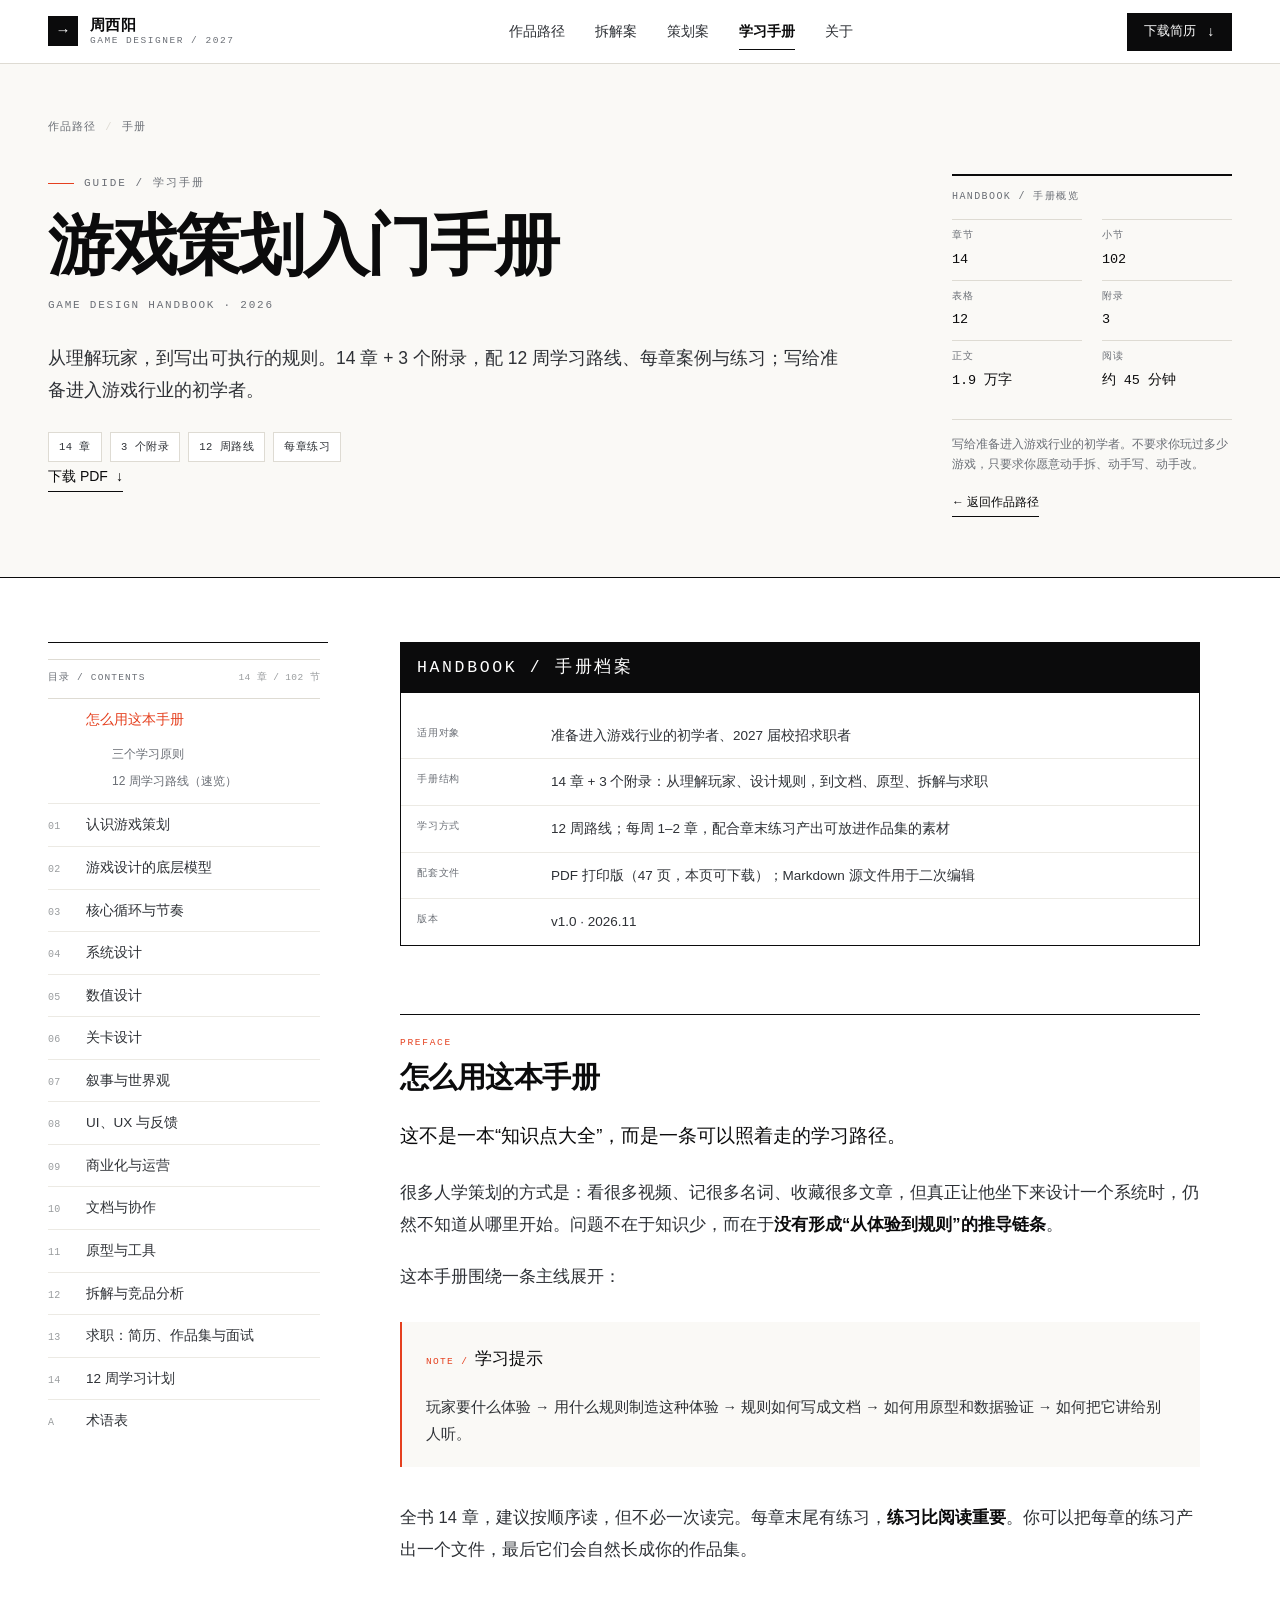
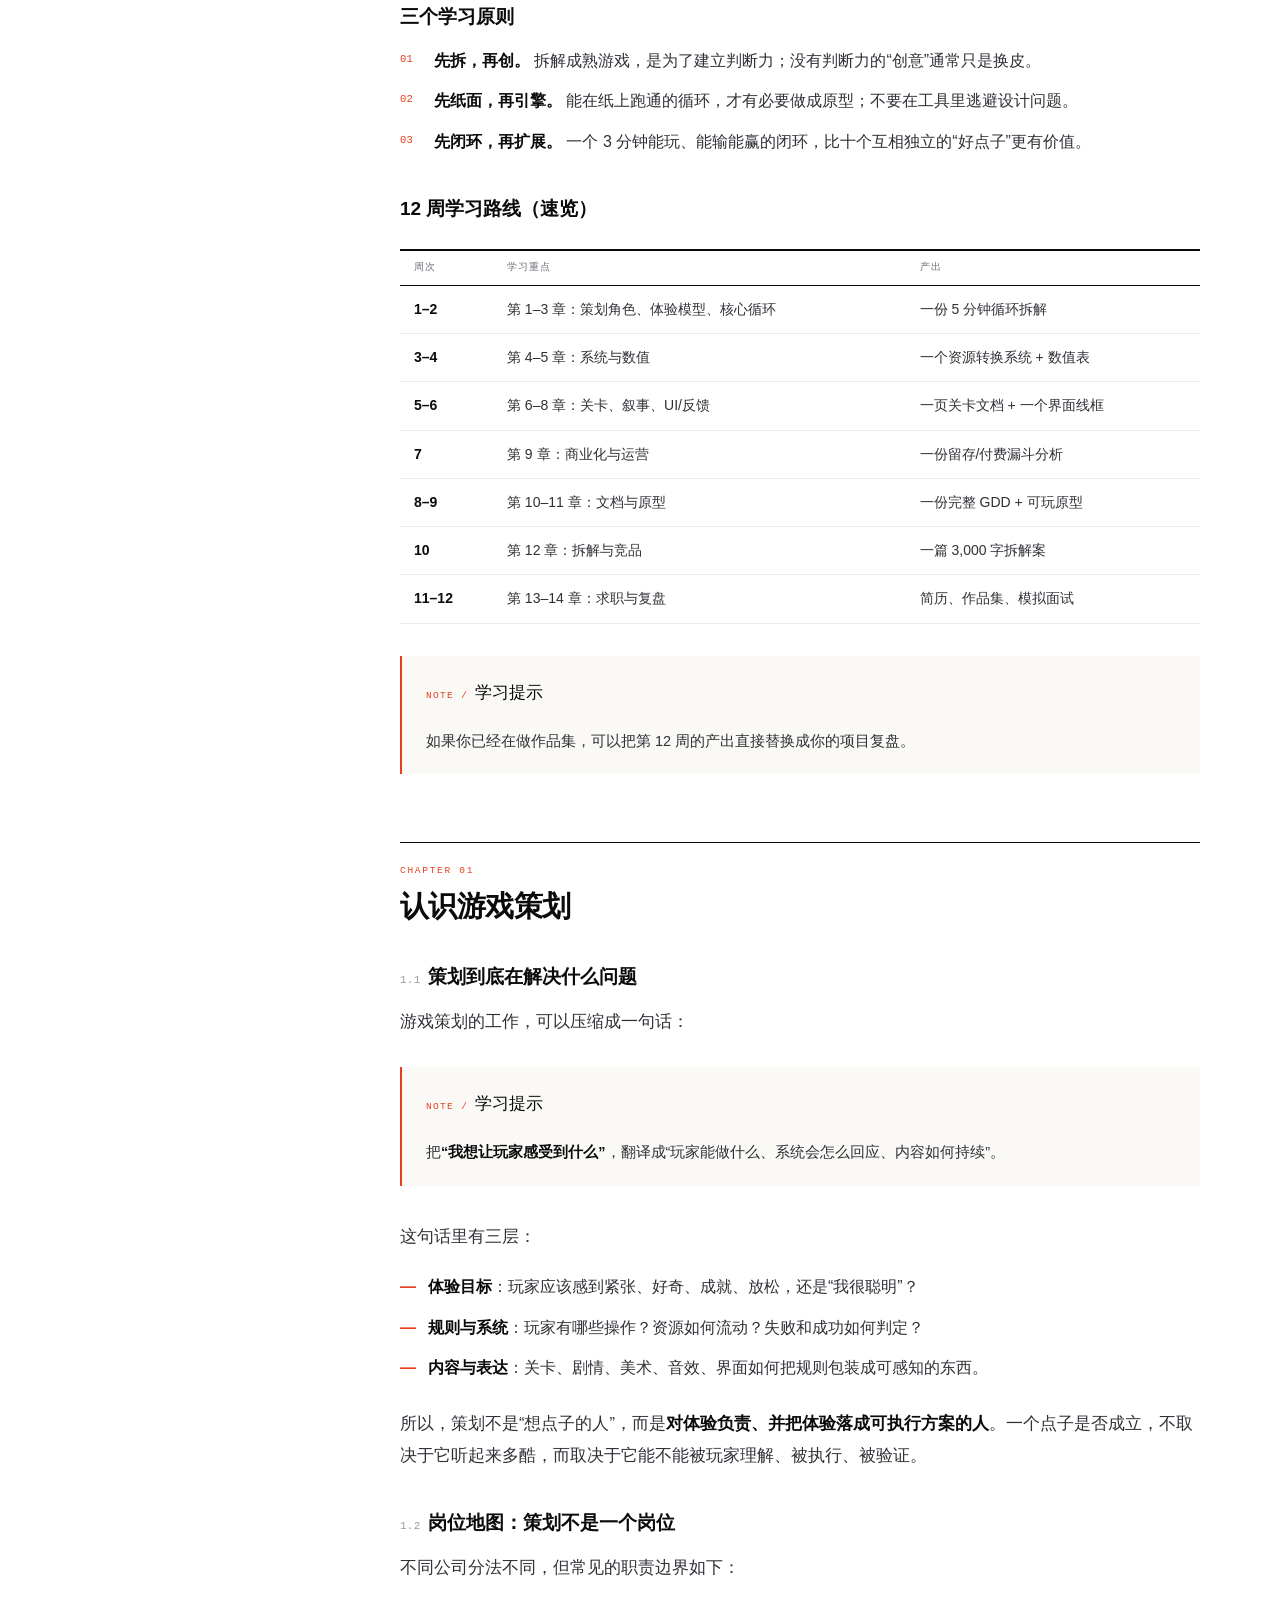
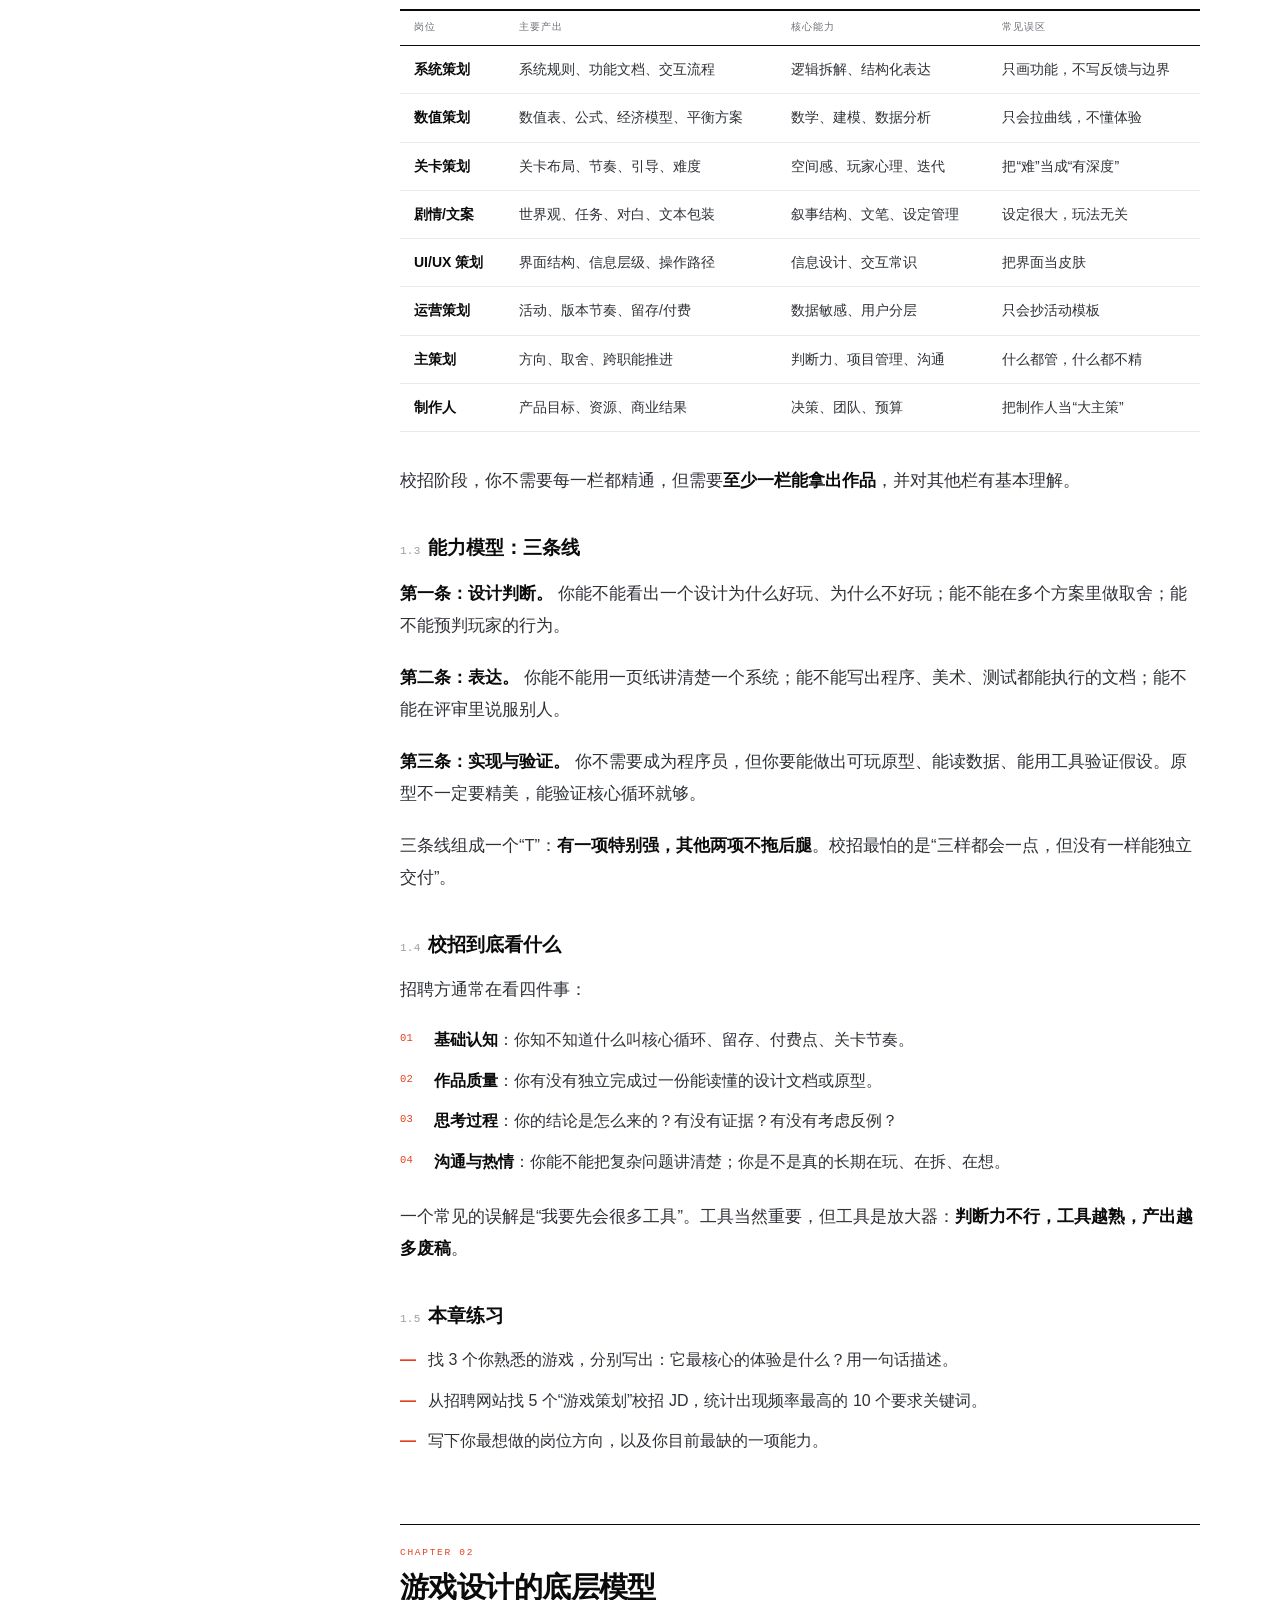
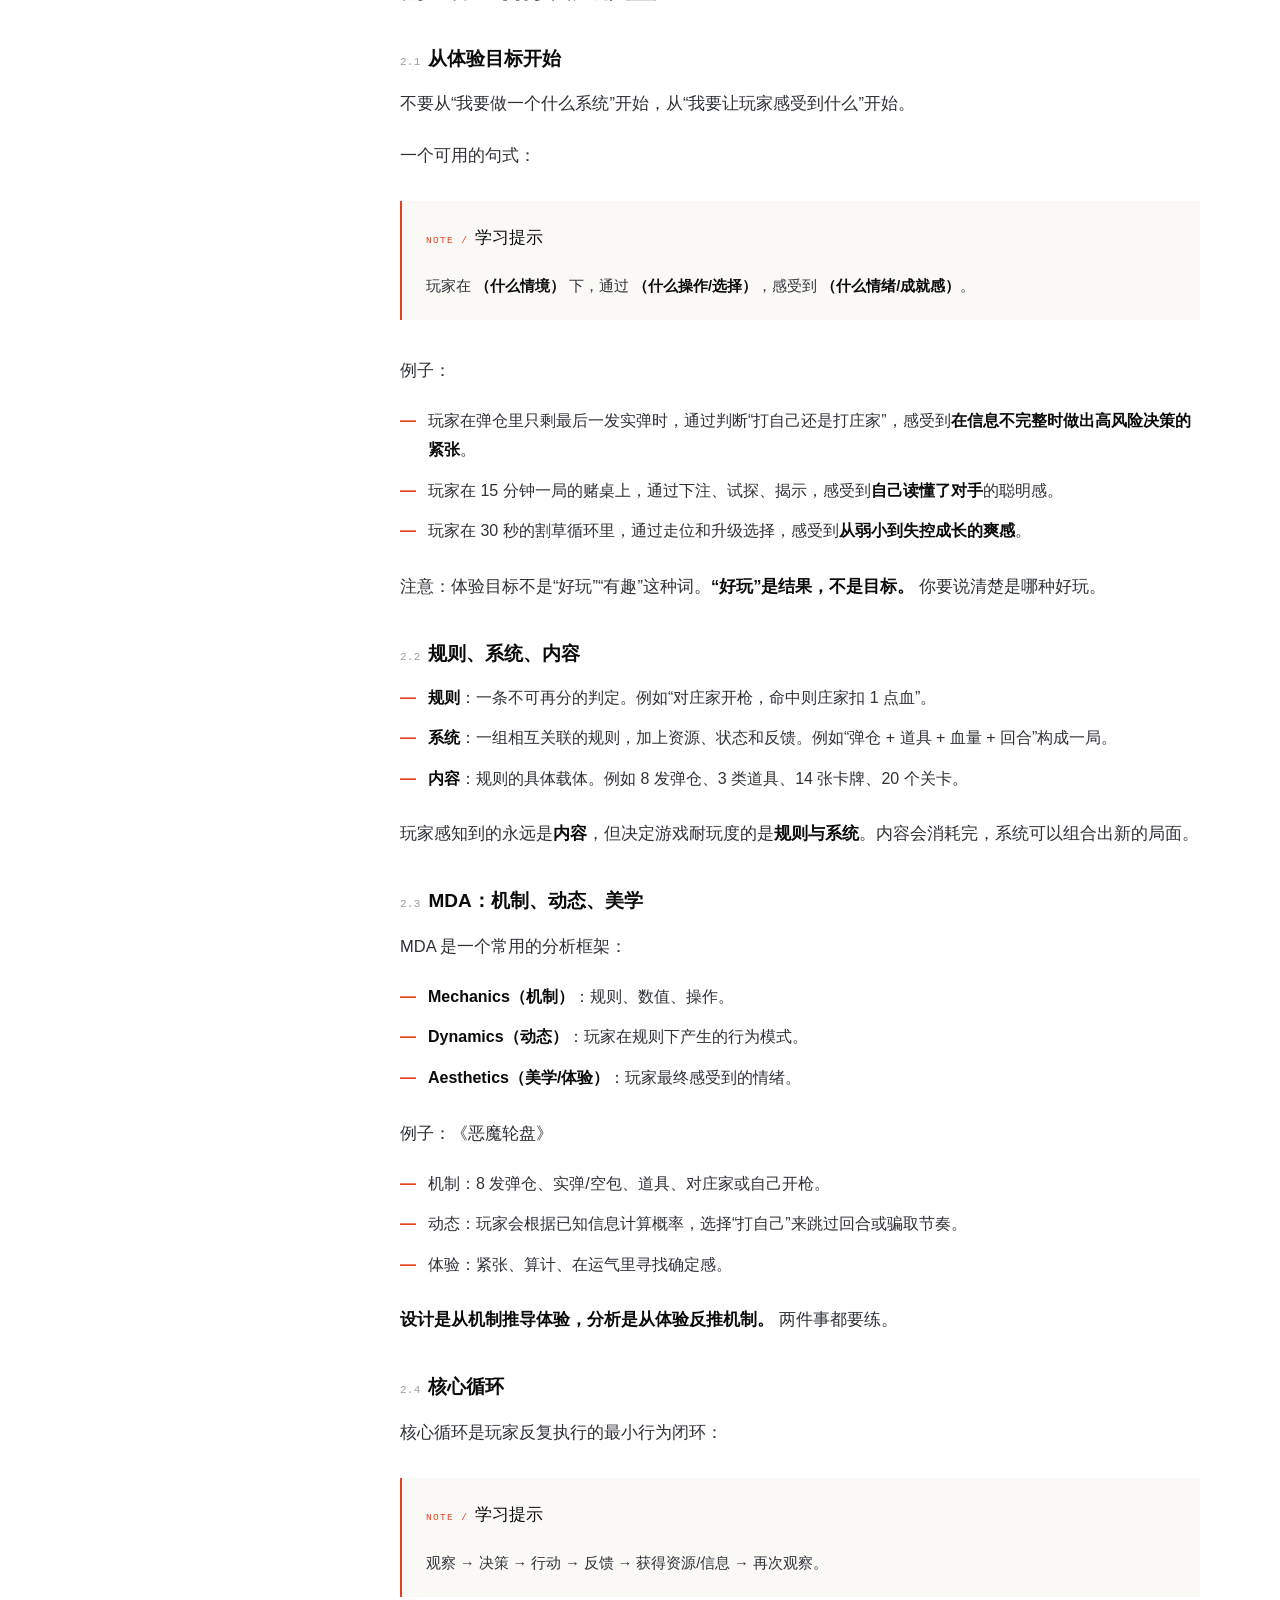
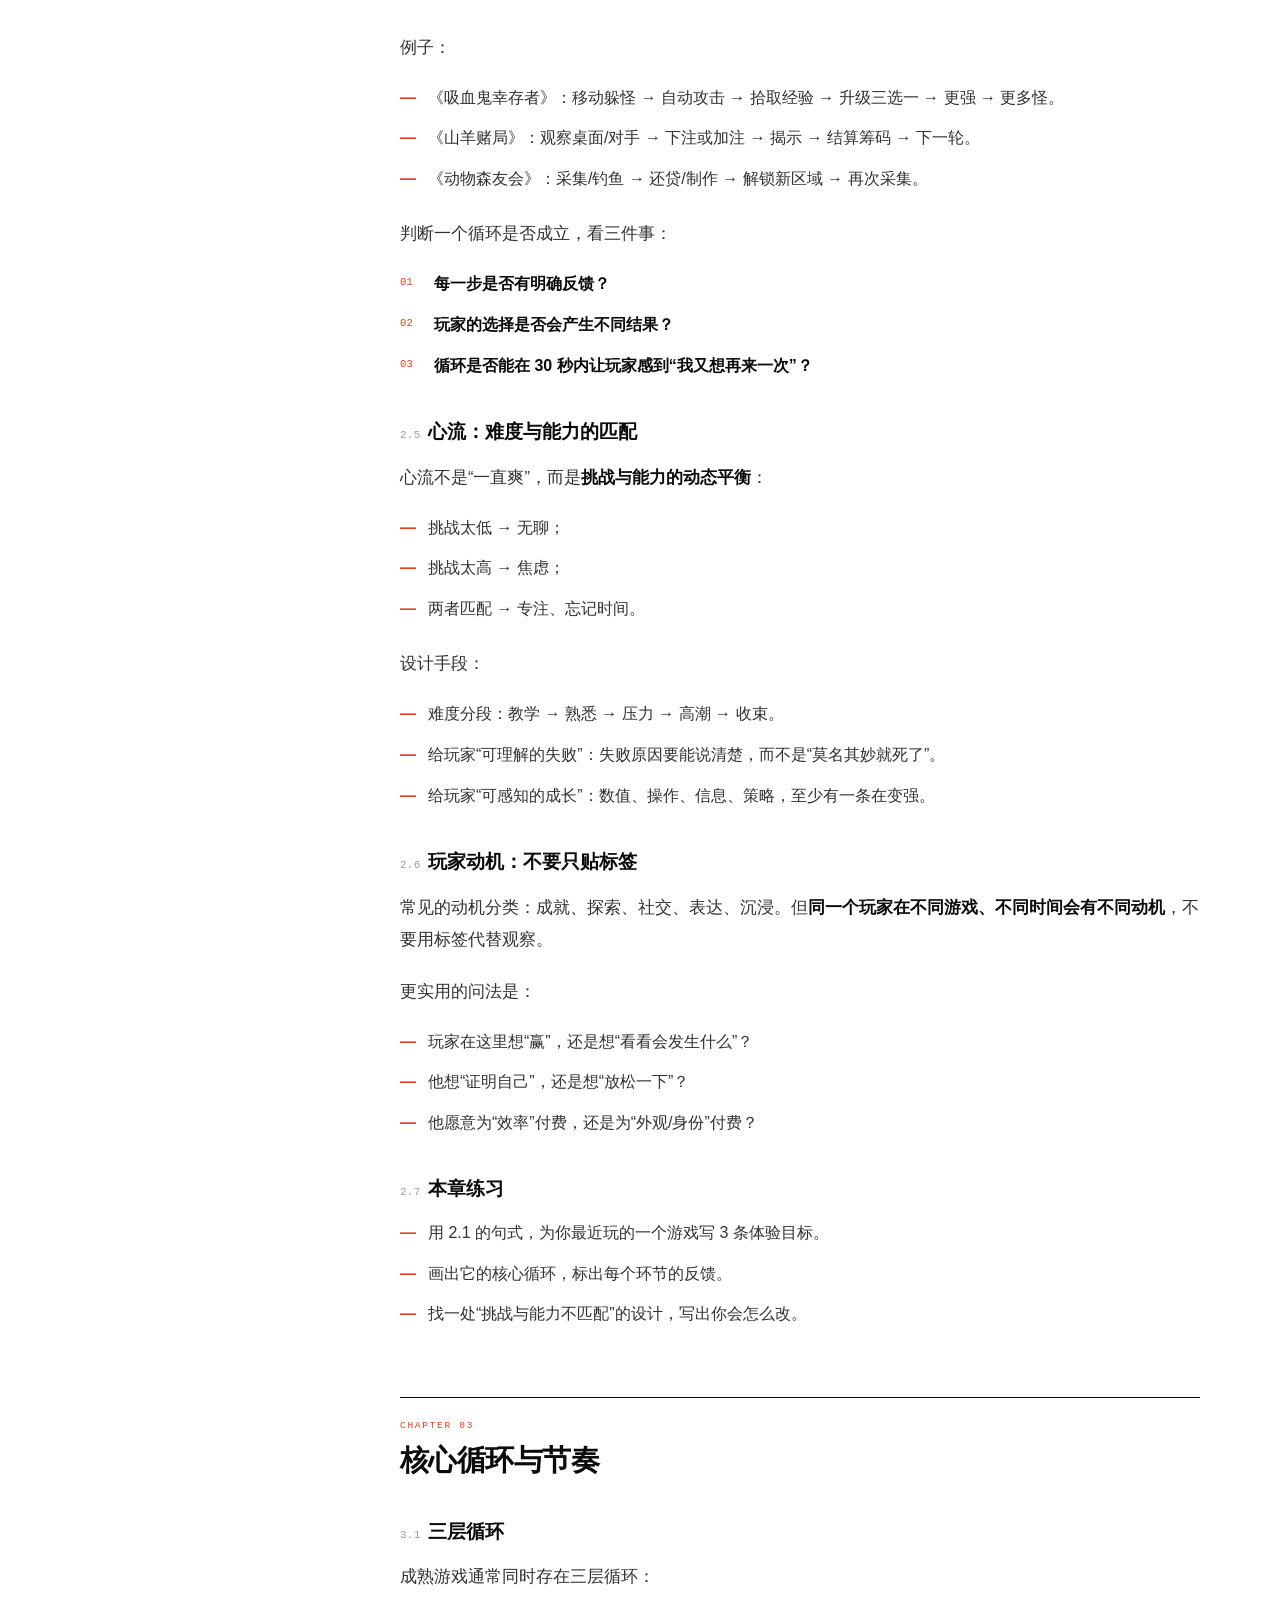
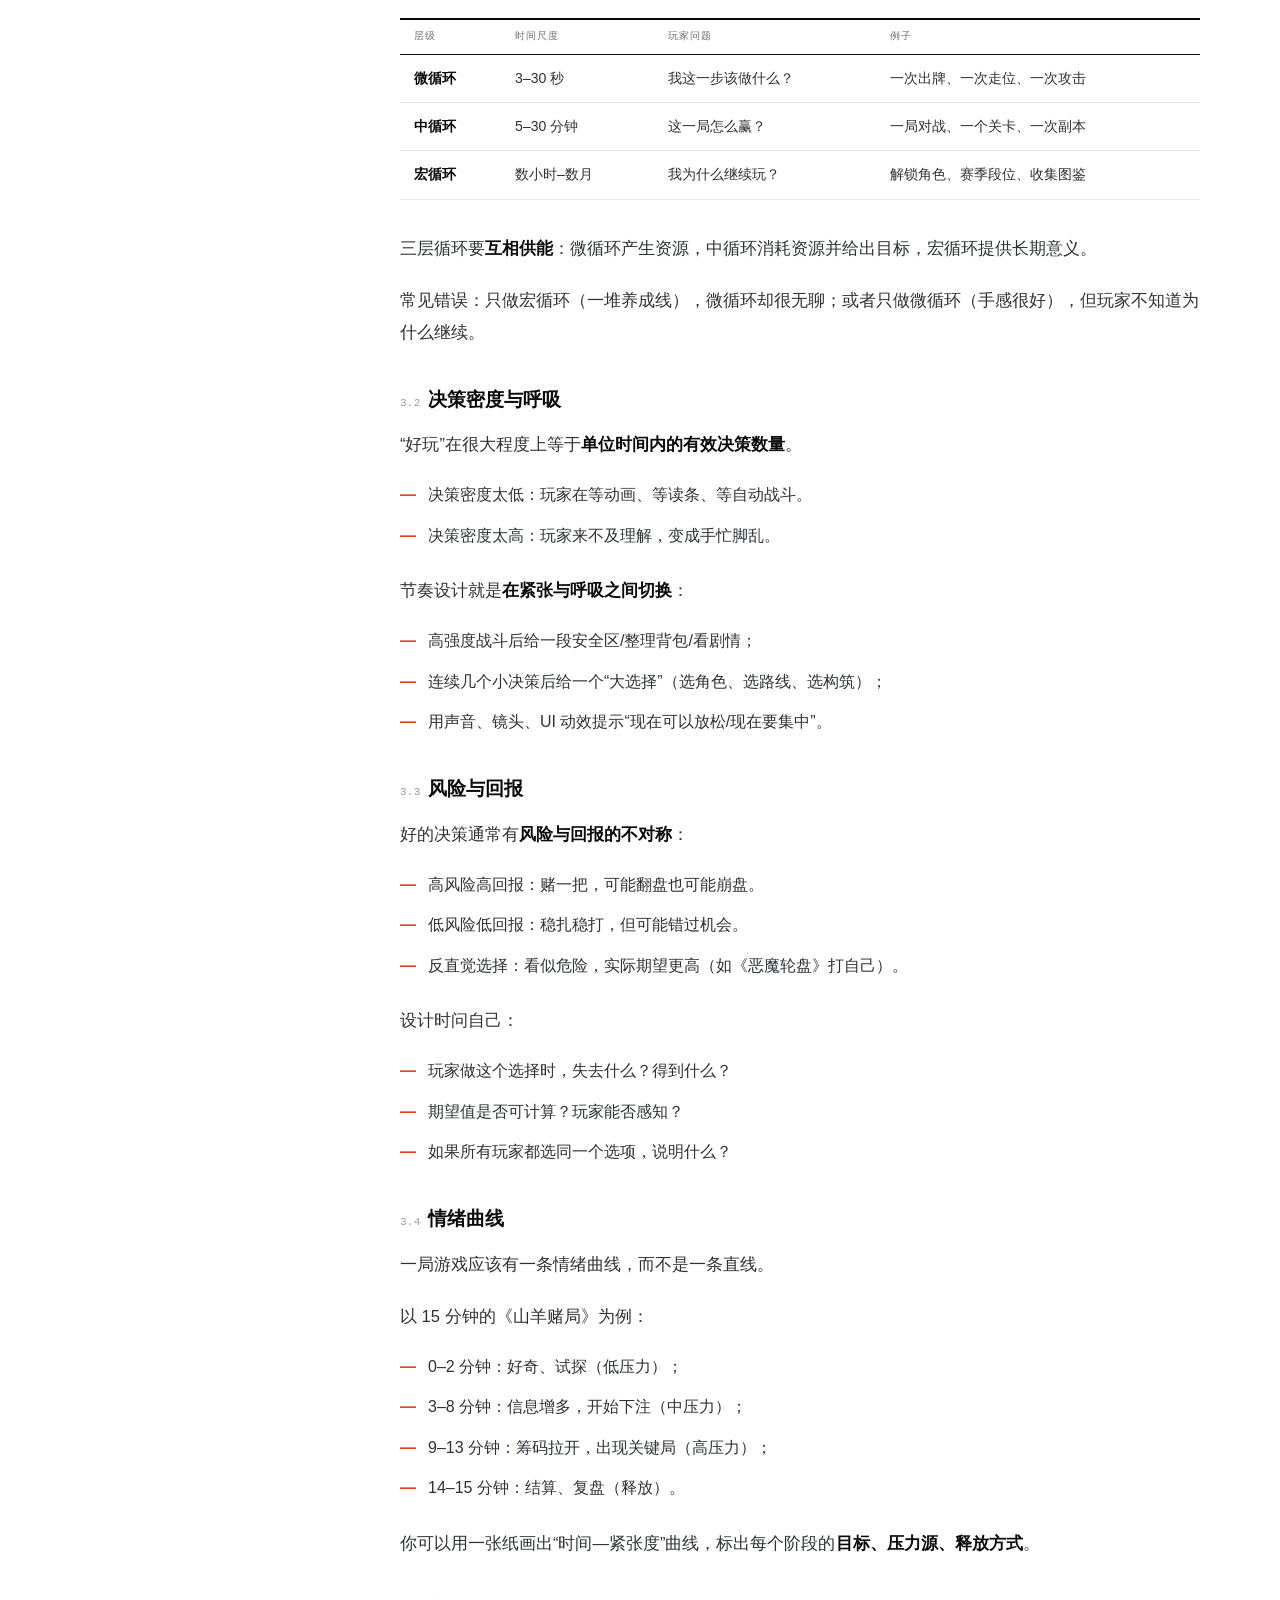
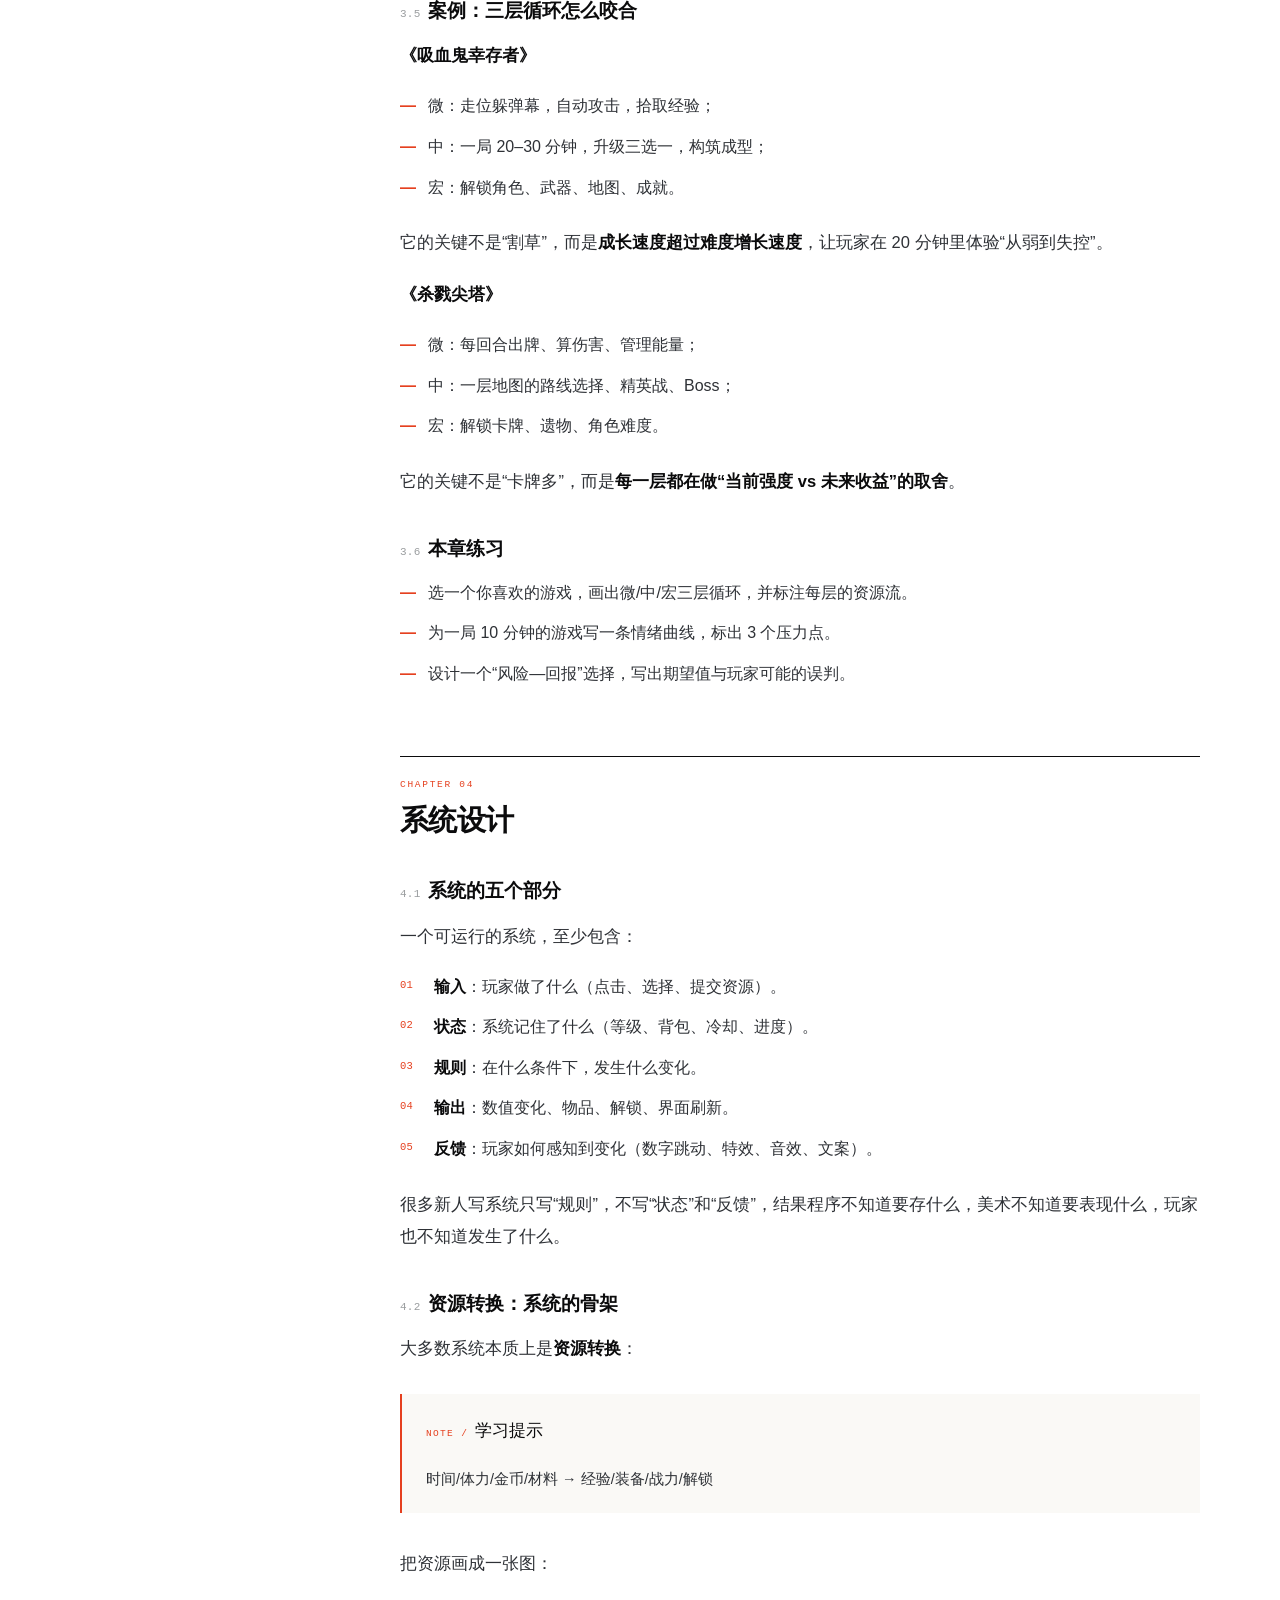
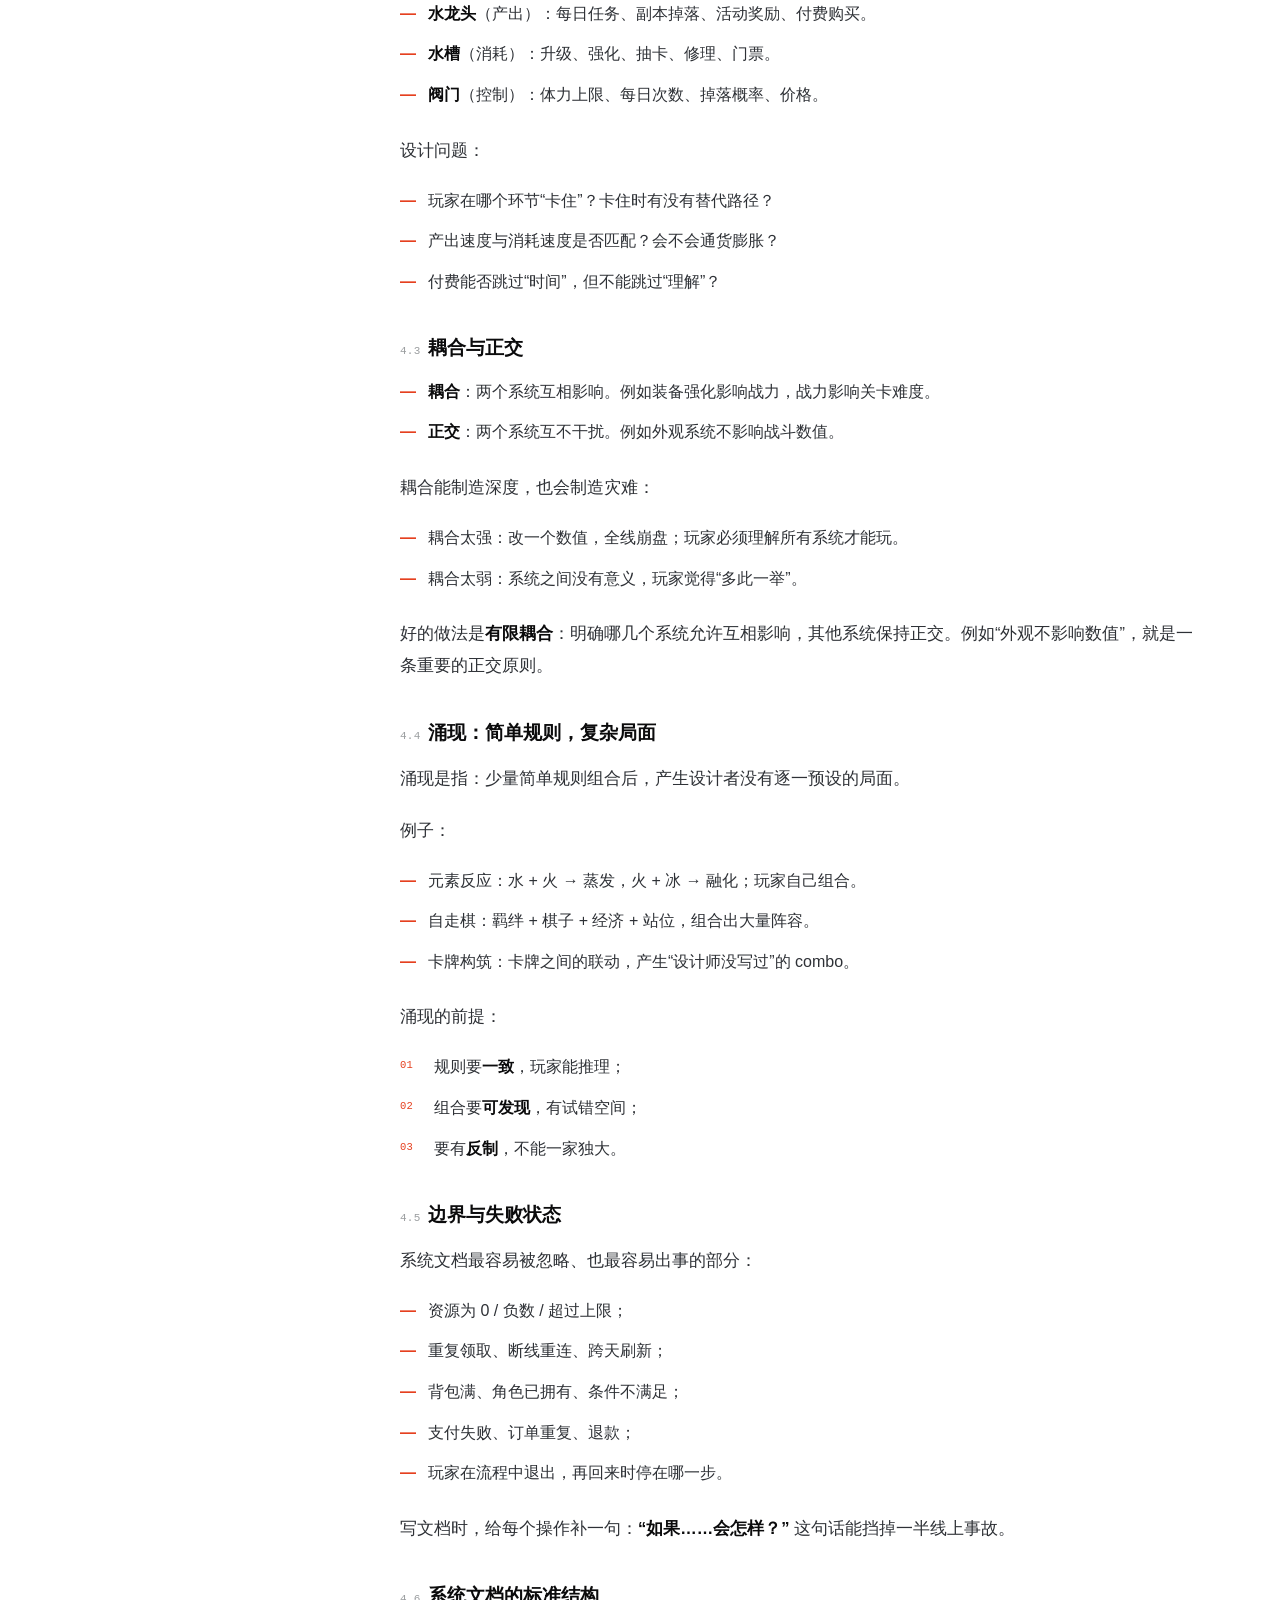
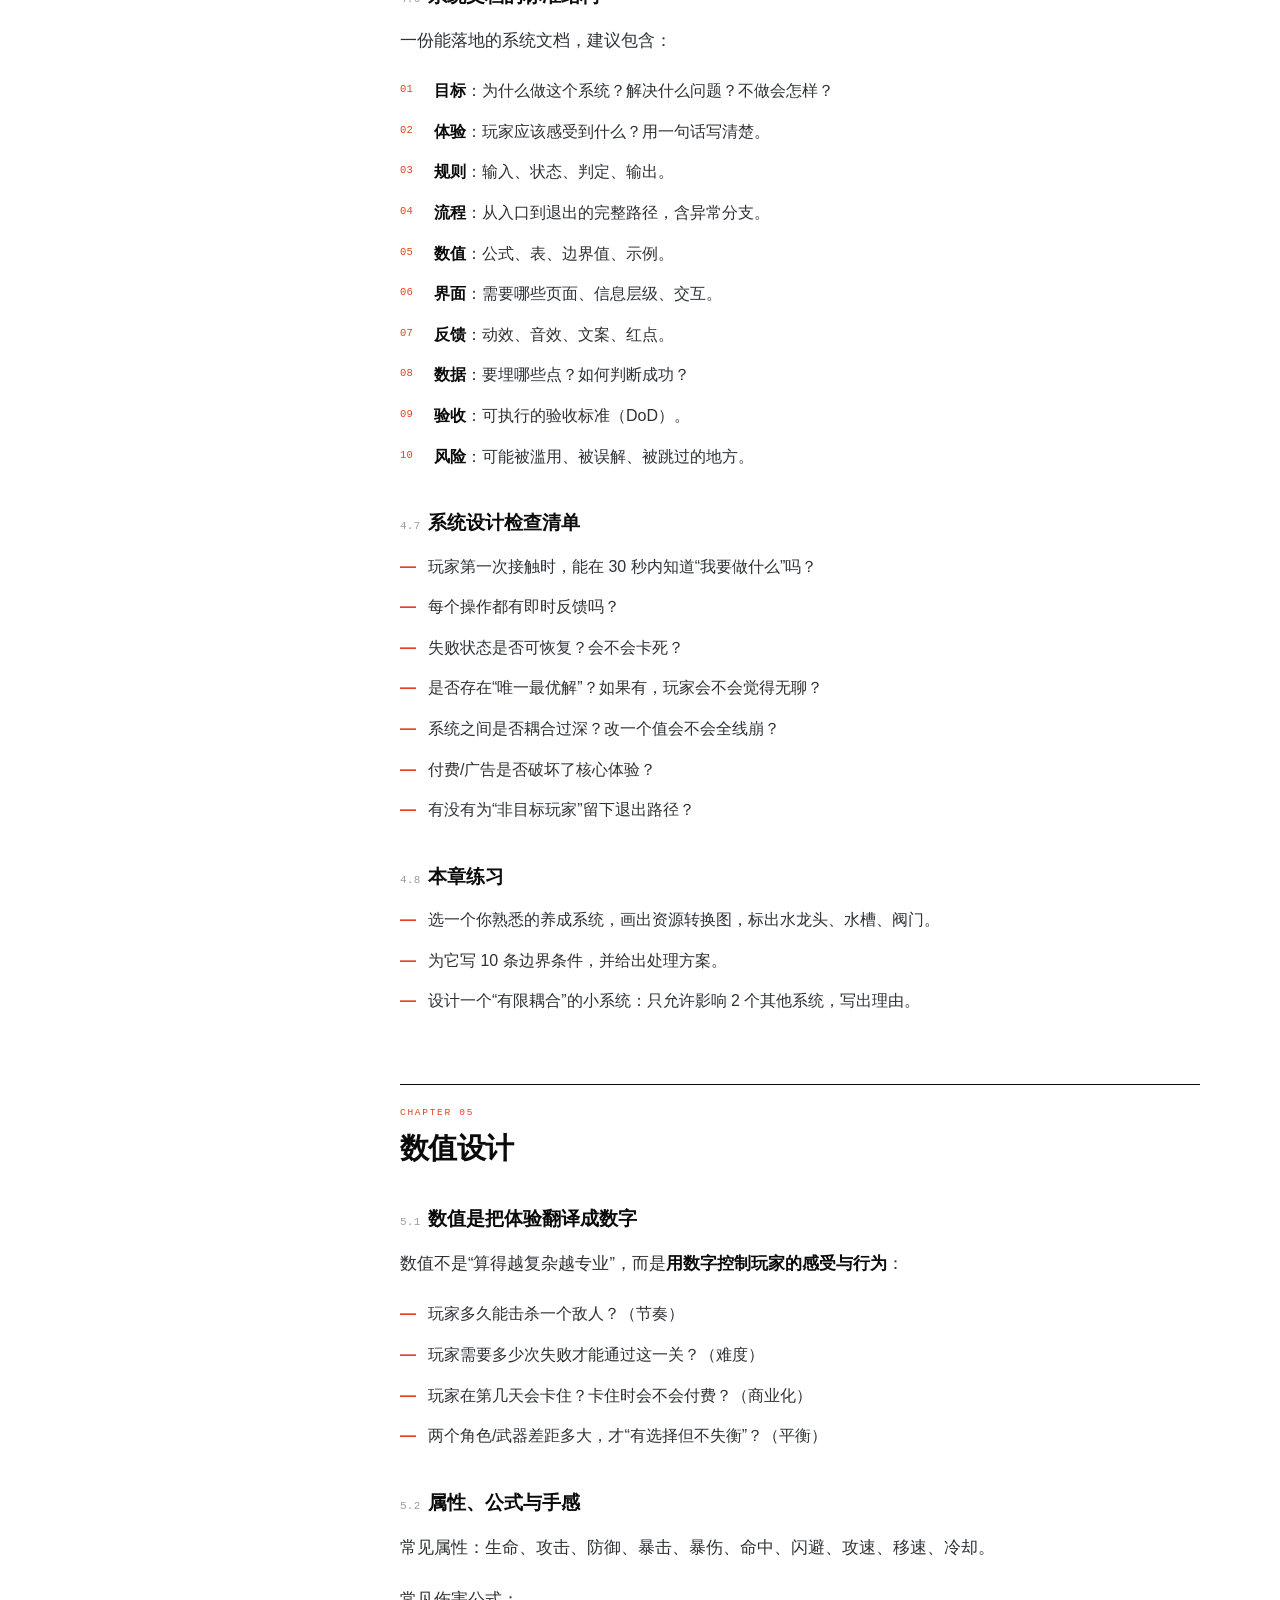
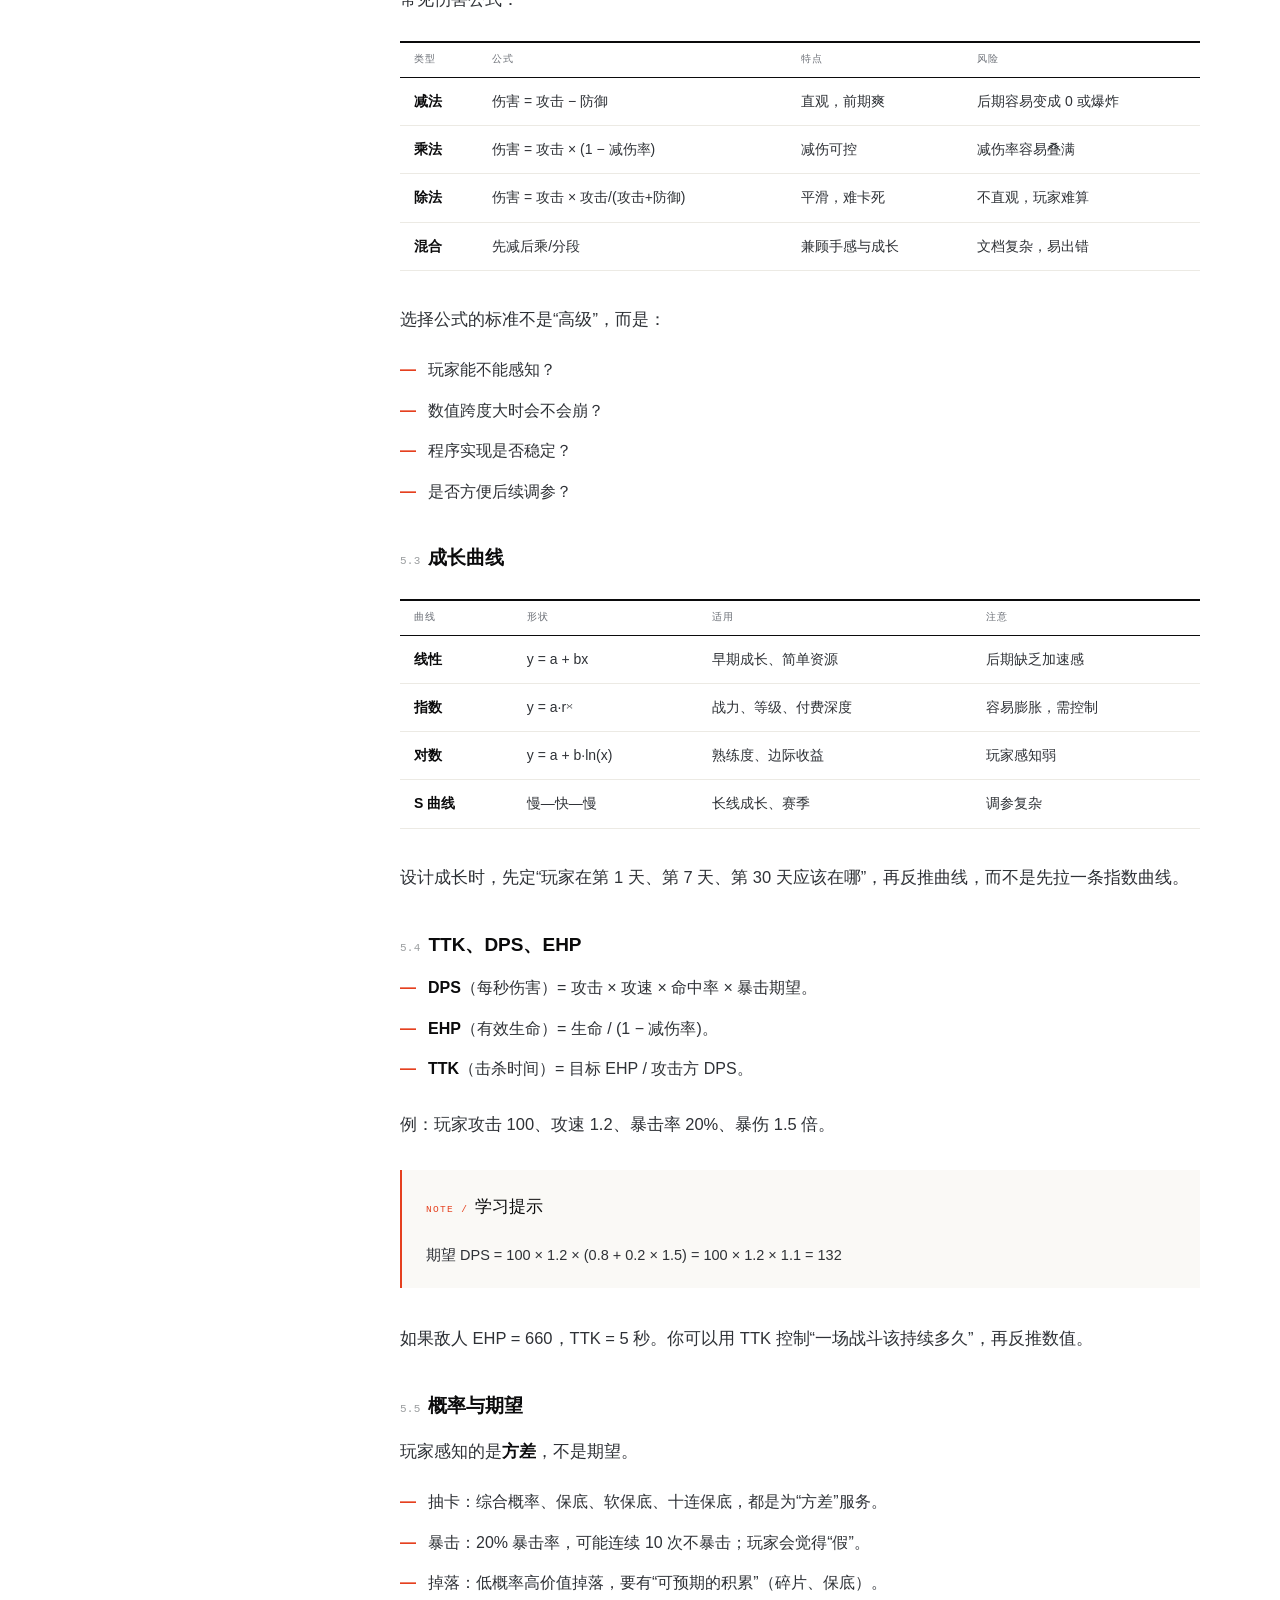
==== handbook.html @ 193253d1 "Add handbook nav / page: handbook.html" ====
<!DOCTYPE html>
<html lang="zh-CN">
<head>
<meta charset="UTF-8" />
<meta name="viewport" content="width=device-width, initial-scale=1" />
<title>游戏策划入门手册 · 周西阳</title>
<meta name="description" content="从理解玩家，到写出可执行的规则。14 章 + 3 个附录，配 12 周学习路线、每章案例与练习。" />
<link rel="canonical" href="https://zhouxiyang.cn/handbook.html" />
<meta property="og:type" content="article" />
<meta property="og:title" content="游戏策划入门手册 · 周西阳" />
<meta property="og:description" content="从理解玩家，到写出可执行的规则。14 章 + 3 个附录，配 12 周学习路线、每章案例与练习。" />
<meta property="og:url" content="https://zhouxiyang.cn/handbook.html" />
<meta property="og:site_name" content="周西阳 · 游戏策划作品集" />
<meta property="og:locale" content="zh_CN" />
<meta property="og:image" content="https://zhouxiyang.cn/assets/img/og-cover.png" />
<meta name="twitter:card" content="summary_large_image" />
<meta name="theme-color" content="#ffffff" />
<link rel="icon" href="data:image/svg+xml,%3Csvg xmlns='http://www.w3.org/2000/svg' viewBox='0 0 32 32'%3E%3Crect width='32' height='32' fill='%230b0b0c'/%3E%3Cpath d='M9 23 23 9M12 9h11v11' stroke='%23fff' stroke-width='2.4' fill='none'/%3E%3C/svg%3E" />
<link rel="stylesheet" href="assets/css/base.css" />
<link rel="stylesheet" href="assets/css/work.css" />
<link rel="stylesheet" href="assets/css/handbook.css" />
<script>document.documentElement.classList.add('js');</script>
</head>
<body>
<a class="skip-link" href="#docMain">跳到正文</a>
<div class="progress" id="progress" aria-hidden="true"><span></span></div>
<header class="site-head" id="siteHead">
  <div class="site-head__in">
    <a class="brand" href="index.html" aria-label="周西阳 · 游戏策划作品集">
      <span class="brand__mark" aria-hidden="true">→</span>
      <span class="brand__text"><strong>周西阳</strong><em>GAME DESIGNER / 2027</em></span>
    </a>
    <nav class="site-nav" id="siteNav" aria-label="主导航"><a href="index.html#path">作品路径</a><a href="work-roulette.html">拆解案</a><a href="work-goat.html">策划案</a><a href="handbook.html" class="is-active">学习手册</a><a href="index.html#about">关于</a></nav>
    <div class="site-head__actions">
      <a class="btn btn--ink btn--sm" href="assets/downloads/resume.pdf" download="周西阳_游戏策划简历.pdf">
        <span class="btn__label">下载简历</span><span class="btn__arrow" aria-hidden="true">↓</span>
      </a>
      <button class="nav-toggle" id="navToggle" type="button" aria-expanded="false" aria-controls="siteNav">菜单</button>
    </div>
  </div>
</header>

<main id="top">
  <section class="doc-hero doc-hero--guide">
    <div class="container">
      <nav class="crumbs" aria-label="面包屑">
        <a href="index.html#path">作品路径</a><span aria-hidden="true">/</span><span>手册</span>
      </nav>
      <div class="doc-hero__grid">
        <div class="doc-hero__main">
          <p class="kicker">GUIDE / 学习手册</p>
          <h1 class="doc-hero__title">游戏策划入门手册</h1>
          <p class="doc-hero__en">GAME DESIGN HANDBOOK · 2026</p>
          <p class="doc-hero__deck">从理解玩家，到写出可执行的规则。14 章 + 3 个附录，配 12 周学习路线、每章案例与练习；写给准备进入游戏行业的初学者。</p>
          <ul class="doc-chips"><li>14 章</li><li>3 个附录</li><li>12 周路线</li><li>每章练习</li></ul>
          <a class="link-arrow guide-download" href="assets/downloads/handbook.pdf" download="游戏策划入门手册.pdf">下载 PDF <span aria-hidden="true">↓</span></a>
          <button class="toc-toggle" id="tocToggle" type="button" aria-controls="docAside" aria-expanded="false">目录 / Contents</button>
        </div>
        <aside class="doc-hero__side" aria-label="手册概览">
          <p class="doc-side__label">Handbook / 手册概览</p>
          <dl class="doc-facts"><div class="doc-fact"><dt>章节</dt><dd>14</dd></div><div class="doc-fact"><dt>小节</dt><dd>102</dd></div><div class="doc-fact"><dt>表格</dt><dd>12</dd></div><div class="doc-fact"><dt>附录</dt><dd>3</dd></div><div class="doc-fact"><dt>正文</dt><dd>1.9 万字</dd></div><div class="doc-fact"><dt>阅读</dt><dd>约 45 分钟</dd></div></dl>
          <p class="doc-note">写给准备进入游戏行业的初学者。不要求你玩过多少游戏，只要求你愿意动手拆、动手写、动手改。</p>
          <a class="link-arrow" href="index.html#path">← 返回作品路径</a>
        </aside>
      </div>
    </div>
  </section>

  <div class="doc-body container">
    <aside class="doc-aside" id="docAside">
      <div class="doc-aside__inner">
        <div class="doc-aside__top">
          <span class="mono">14 章 / 102 节</span>
          <button class="toc-close" id="tocClose" type="button" aria-label="关闭目录">关闭 ✕</button>
        </div>
        <nav class="toc" aria-label="手册目录"><div class="toc__head"><span>目录 / Contents</span><span class="toc__count">14 章 / 102 节</span></div><ol class="toc__list"><li class="toc__item"><a href="#s1"><span class="toc__no"></span><span class="toc__text">怎么用这本手册</span></a><ol class="toc__sub"><li><a href="#s1-1"><span class="toc__no"></span><span>三个学习原则</span></a></li><li><a href="#s1-2"><span class="toc__no"></span><span>12 周学习路线（速览）</span></a></li></ol></li><li class="toc__item"><a href="#s2"><span class="toc__no">01</span><span class="toc__text">认识游戏策划</span></a><ol class="toc__sub"><li><a href="#s2-1"><span class="toc__no">1.1</span><span>策划到底在解决什么问题</span></a></li><li><a href="#s2-2"><span class="toc__no">1.2</span><span>岗位地图：策划不是一个岗位</span></a></li><li><a href="#s2-3"><span class="toc__no">1.3</span><span>能力模型：三条线</span></a></li><li><a href="#s2-4"><span class="toc__no">1.4</span><span>校招到底看什么</span></a></li><li><a href="#s2-5"><span class="toc__no">1.5</span><span>本章练习</span></a></li></ol></li><li class="toc__item"><a href="#s3"><span class="toc__no">02</span><span class="toc__text">游戏设计的底层模型</span></a><ol class="toc__sub"><li><a href="#s3-1"><span class="toc__no">2.1</span><span>从体验目标开始</span></a></li><li><a href="#s3-2"><span class="toc__no">2.2</span><span>规则、系统、内容</span></a></li><li><a href="#s3-3"><span class="toc__no">2.3</span><span>MDA：机制、动态、美学</span></a></li><li><a href="#s3-4"><span class="toc__no">2.4</span><span>核心循环</span></a></li><li><a href="#s3-5"><span class="toc__no">2.5</span><span>心流：难度与能力的匹配</span></a></li><li><a href="#s3-6"><span class="toc__no">2.6</span><span>玩家动机：不要只贴标签</span></a></li><li><a href="#s3-7"><span class="toc__no">2.7</span><span>本章练习</span></a></li></ol></li><li class="toc__item"><a href="#s4"><span class="toc__no">03</span><span class="toc__text">核心循环与节奏</span></a><ol class="toc__sub"><li><a href="#s4-1"><span class="toc__no">3.1</span><span>三层循环</span></a></li><li><a href="#s4-2"><span class="toc__no">3.2</span><span>决策密度与呼吸</span></a></li><li><a href="#s4-3"><span class="toc__no">3.3</span><span>风险与回报</span></a></li><li><a href="#s4-4"><span class="toc__no">3.4</span><span>情绪曲线</span></a></li><li><a href="#s4-5"><span class="toc__no">3.5</span><span>案例：三层循环怎么咬合</span></a></li><li><a href="#s4-6"><span class="toc__no">3.6</span><span>本章练习</span></a></li></ol></li><li class="toc__item"><a href="#s5"><span class="toc__no">04</span><span class="toc__text">系统设计</span></a><ol class="toc__sub"><li><a href="#s5-1"><span class="toc__no">4.1</span><span>系统的五个部分</span></a></li><li><a href="#s5-2"><span class="toc__no">4.2</span><span>资源转换：系统的骨架</span></a></li><li><a href="#s5-3"><span class="toc__no">4.3</span><span>耦合与正交</span></a></li><li><a href="#s5-4"><span class="toc__no">4.4</span><span>涌现：简单规则，复杂局面</span></a></li><li><a href="#s5-5"><span class="toc__no">4.5</span><span>边界与失败状态</span></a></li><li><a href="#s5-6"><span class="toc__no">4.6</span><span>系统文档的标准结构</span></a></li><li><a href="#s5-7"><span class="toc__no">4.7</span><span>系统设计检查清单</span></a></li><li><a href="#s5-8"><span class="toc__no">4.8</span><span>本章练习</span></a></li></ol></li><li class="toc__item"><a href="#s6"><span class="toc__no">05</span><span class="toc__text">数值设计</span></a><ol class="toc__sub"><li><a href="#s6-1"><span class="toc__no">5.1</span><span>数值是把体验翻译成数字</span></a></li><li><a href="#s6-2"><span class="toc__no">5.2</span><span>属性、公式与手感</span></a></li><li><a href="#s6-3"><span class="toc__no">5.3</span><span>成长曲线</span></a></li><li><a href="#s6-4"><span class="toc__no">5.4</span><span>TTK、DPS、EHP</span></a></li><li><a href="#s6-5"><span class="toc__no">5.5</span><span>概率与期望</span></a></li><li><a href="#s6-6"><span class="toc__no">5.6</span><span>经济：水龙头与水槽</span></a></li><li><a href="#s6-7"><span class="toc__no">5.7</span><span>平衡：没有绝对，只有取舍</span></a></li><li><a href="#s6-8"><span class="toc__no">5.8</span><span>数值表的基本结构</span></a></li><li><a href="#s6-9"><span class="toc__no">5.9</span><span>常见数值错误</span></a></li><li><a href="#s6-10"><span class="toc__no">5.10</span><span>本章练习</span></a></li></ol></li><li class="toc__item"><a href="#s7"><span class="toc__no">06</span><span class="toc__text">关卡设计</span></a><ol class="toc__sub"><li><a href="#s7-1"><span class="toc__no">6.1</span><span>关卡的目标</span></a></li><li><a href="#s7-2"><span class="toc__no">6.2</span><span>目标—障碍—工具</span></a></li><li><a href="#s7-3"><span class="toc__no">6.3</span><span>引导：让玩家自己看见</span></a></li><li><a href="#s7-4"><span class="toc__no">6.4</span><span>难度曲线</span></a></li><li><a href="#s7-5"><span class="toc__no">6.5</span><span>白盒与迭代</span></a></li><li><a href="#s7-6"><span class="toc__no">6.6</span><span>可读性</span></a></li><li><a href="#s7-7"><span class="toc__no">6.7</span><span>关卡文档结构</span></a></li><li><a href="#s7-8"><span class="toc__no">6.8</span><span>本章练习</span></a></li></ol></li><li class="toc__item"><a href="#s8"><span class="toc__no">07</span><span class="toc__text">叙事与世界观</span></a><ol class="toc__sub"><li><a href="#s8-1"><span class="toc__no">7.1</span><span>叙事的三层</span></a></li><li><a href="#s8-2"><span class="toc__no">7.2</span><span>机制叙事：让规则讲故事</span></a></li><li><a href="#s8-3"><span class="toc__no">7.3</span><span>环境叙事</span></a></li><li><a href="#s8-4"><span class="toc__no">7.4</span><span>任务结构</span></a></li><li><a href="#s8-5"><span class="toc__no">7.5</span><span>文案：短、准、有性格</span></a></li><li><a href="#s8-6"><span class="toc__no">7.6</span><span>世界观管理</span></a></li><li><a href="#s8-7"><span class="toc__no">7.7</span><span>本章练习</span></a></li></ol></li><li class="toc__item"><a href="#s9"><span class="toc__no">08</span><span class="toc__text">UI、UX 与反馈</span></a><ol class="toc__sub"><li><a href="#s9-1"><span class="toc__no">8.1</span><span>信息层级</span></a></li><li><a href="#s9-2"><span class="toc__no">8.2</span><span>操作路径</span></a></li><li><a href="#s9-3"><span class="toc__no">8.3</span><span>反馈：让玩家知道“我做到了”</span></a></li><li><a href="#s9-4"><span class="toc__no">8.4</span><span>可读性与无障碍</span></a></li><li><a href="#s9-5"><span class="toc__no">8.5</span><span>线框与界面文档</span></a></li><li><a href="#s9-6"><span class="toc__no">8.6</span><span>常见错误</span></a></li><li><a href="#s9-7"><span class="toc__no">8.7</span><span>本章练习</span></a></li></ol></li><li class="toc__item"><a href="#s10"><span class="toc__no">09</span><span class="toc__text">商业化与运营</span></a><ol class="toc__sub"><li><a href="#s10-1"><span class="toc__no">9.1</span><span>常见商业模式</span></a></li><li><a href="#s10-2"><span class="toc__no">9.2</span><span>F2P 的基本漏斗</span></a></li><li><a href="#s10-3"><span class="toc__no">9.3</span><span>付费点设计</span></a></li><li><a href="#s10-4"><span class="toc__no">9.4</span><span>广告设计</span></a></li><li><a href="#s10-5"><span class="toc__no">9.5</span><span>运营与版本节奏</span></a></li><li><a href="#s10-6"><span class="toc__no">9.6</span><span>数据素养</span></a></li><li><a href="#s10-7"><span class="toc__no">9.7</span><span>本章练习</span></a></li></ol></li><li class="toc__item"><a href="#s11"><span class="toc__no">10</span><span class="toc__text">文档与协作</span></a><ol class="toc__sub"><li><a href="#s11-1"><span class="toc__no">10.1</span><span>文档的类型</span></a></li><li><a href="#s11-2"><span class="toc__no">10.2</span><span>一页纸模板</span></a></li><li><a href="#s11-3"><span class="toc__no">10.3</span><span>需求文档结构</span></a></li><li><a href="#s11-4"><span class="toc__no">10.4</span><span>验收标准（DoD）</span></a></li><li><a href="#s11-5"><span class="toc__no">10.5</span><span>评审与决策记录</span></a></li><li><a href="#s11-6"><span class="toc__no">10.6</span><span>跨职能沟通</span></a></li><li><a href="#s11-7"><span class="toc__no">10.7</span><span>版本管理</span></a></li><li><a href="#s11-8"><span class="toc__no">10.8</span><span>本章练习</span></a></li></ol></li><li class="toc__item"><a href="#s12"><span class="toc__no">11</span><span class="toc__text">原型与工具</span></a><ol class="toc__sub"><li><a href="#s12-1"><span class="toc__no">11.1</span><span>原型的目的</span></a></li><li><a href="#s12-2"><span class="toc__no">11.2</span><span>保真度：别一上来就做 3D</span></a></li><li><a href="#s12-3"><span class="toc__no">11.3</span><span>常用工具</span></a></li><li><a href="#s12-4"><span class="toc__no">11.4</span><span>AI 工作流</span></a></li><li><a href="#s12-5"><span class="toc__no">11.5</span><span>控制原型范围</span></a></li><li><a href="#s12-6"><span class="toc__no">11.6</span><span>测试与迭代</span></a></li><li><a href="#s12-7"><span class="toc__no">11.7</span><span>本章练习</span></a></li></ol></li><li class="toc__item"><a href="#s13"><span class="toc__no">12</span><span class="toc__text">拆解与竞品分析</span></a><ol class="toc__sub"><li><a href="#s13-1"><span class="toc__no">12.1</span><span>为什么拆</span></a></li><li><a href="#s13-2"><span class="toc__no">12.2</span><span>拆什么</span></a></li><li><a href="#s13-3"><span class="toc__no">12.3</span><span>拆解流程</span></a></li><li><a href="#s13-4"><span class="toc__no">12.4</span><span>拆解模板</span></a></li><li><a href="#s13-5"><span class="toc__no">12.5</span><span>证据分级</span></a></li><li><a href="#s13-6"><span class="toc__no">12.6</span><span>写作：结论先行</span></a></li><li><a href="#s13-7"><span class="toc__no">12.7</span><span>案例：恶魔轮盘的三条结论</span></a></li><li><a href="#s13-8"><span class="toc__no">12.8</span><span>本章练习</span></a></li></ol></li><li class="toc__item"><a href="#s14"><span class="toc__no">13</span><span class="toc__text">求职：简历、作品集与面试</span></a><ol class="toc__sub"><li><a href="#s14-1"><span class="toc__no">13.1</span><span>读 JD</span></a></li><li><a href="#s14-2"><span class="toc__no">13.2</span><span>简历</span></a></li><li><a href="#s14-3"><span class="toc__no">13.3</span><span>作品集</span></a></li><li><a href="#s14-4"><span class="toc__no">13.4</span><span>测试题</span></a></li><li><a href="#s14-5"><span class="toc__no">13.5</span><span>面试</span></a></li><li><a href="#s14-6"><span class="toc__no">13.6</span><span>30 秒自我介绍模板</span></a></li><li><a href="#s14-7"><span class="toc__no">13.7</span><span>常见问题</span></a></li><li><a href="#s14-8"><span class="toc__no">13.8</span><span>本章练习</span></a></li></ol></li><li class="toc__item"><a href="#s15"><span class="toc__no">14</span><span class="toc__text">12 周学习计划</span></a><ol class="toc__sub"><li><a href="#s15-1"><span class="toc__no">14.1</span><span>每周安排</span></a></li><li><a href="#s15-2"><span class="toc__no">14.2</span><span>游戏清单（建议至少玩通 6 款）</span></a></li><li><a href="#s15-3"><span class="toc__no">14.3</span><span>阅读与资源</span></a></li><li><a href="#s15-4"><span class="toc__no">14.4</span><span>最后的建议</span></a></li></ol></li><li class="toc__item"><a href="#s16"><span class="toc__no">A</span><span class="toc__text">术语表</span></a></li><li class="toc__item"><a href="#s17"><span class="toc__no">B</span><span class="toc__text">书单与资源</span></a></li><li class="toc__item"><a href="#s18"><span class="toc__no">C</span><span class="toc__text">自测清单</span></a></li><li class="toc__item"><a href="#s19"><span class="toc__no"></span><span class="toc__text">结语</span></a></li></ol></nav>
        <div class="doc-aside__foot"><a href="#top">↑ 回到顶部</a></div>
      </div>
    </aside>

    <article class="prose" id="docMain">
      <section class="archive"><p class="archive__label">Handbook / 手册档案</p><dl class="archive__list">
        <div class="archive__row"><dt>适用对象</dt><dd>准备进入游戏行业的初学者、2027 届校招求职者</dd></div>
        <div class="archive__row"><dt>手册结构</dt><dd>14 章 + 3 个附录：从理解玩家、设计规则，到文档、原型、拆解与求职</dd></div>
        <div class="archive__row"><dt>学习方式</dt><dd>12 周路线；每周 1–2 章，配合章末练习产出可放进作品集的素材</dd></div>
        <div class="archive__row"><dt>配套文件</dt><dd>PDF 打印版（47 页，本页可下载）；Markdown 源文件用于二次编辑</dd></div>
        <div class="archive__row"><dt>版本</dt><dd>v1.0 · 2026.11</dd></div>
      </dl></section>
<h2 id="s1"><span class="sec-no">PREFACE</span>怎么用这本手册</h2><p class="is-lead">这不是一本“知识点大全”，而是一条可以照着走的学习路径。</p><p>很多人学策划的方式是：看很多视频、记很多名词、收藏很多文章，但真正让他坐下来设计一个系统时，仍然不知道从哪里开始。问题不在于知识少，而在于<strong>没有形成“从体验到规则”的推导链条</strong>。</p><p>这本手册围绕一条主线展开：</p><aside class="callout"><p class="callout__title">学习提示</p><div class="callout__body"><p>玩家要什么体验 → 用什么规则制造这种体验 → 规则如何写成文档 → 如何用原型和数据验证 → 如何把它讲给别人听。</p></div></aside><p>全书 14 章，建议按顺序读，但不必一次读完。每章末尾有练习，<strong>练习比阅读重要</strong>。你可以把每章的练习产出一个文件，最后它们会自然长成你的作品集。</p><h3 id="s1-1">三个学习原则</h3><ol class="steps"><li><strong>先拆，再创。</strong> 拆解成熟游戏，是为了建立判断力；没有判断力的“创意”通常只是换皮。</li><li><strong>先纸面，再引擎。</strong> 能在纸上跑通的循环，才有必要做成原型；不要在工具里逃避设计问题。</li><li><strong>先闭环，再扩展。</strong> 一个 3 分钟能玩、能输能赢的闭环，比十个互相独立的“好点子”更有价值。</li></ol><h3 id="s1-2">12 周学习路线（速览）</h3><div class="table-wrap"><table class="tbl"><thead><tr><th>周次</th><th>学习重点</th><th>产出</th></tr></thead><tbody><tr><td>1–2</td><td>第 1–3 章：策划角色、体验模型、核心循环</td><td>一份 5 分钟循环拆解</td></tr><tr><td>3–4</td><td>第 4–5 章：系统与数值</td><td>一个资源转换系统 + 数值表</td></tr><tr><td>5–6</td><td>第 6–8 章：关卡、叙事、UI/反馈</td><td>一页关卡文档 + 一个界面线框</td></tr><tr><td>7</td><td>第 9 章：商业化与运营</td><td>一份留存/付费漏斗分析</td></tr><tr><td>8–9</td><td>第 10–11 章：文档与原型</td><td>一份完整 GDD + 可玩原型</td></tr><tr><td>10</td><td>第 12 章：拆解与竞品</td><td>一篇 3,000 字拆解案</td></tr><tr><td>11–12</td><td>第 13–14 章：求职与复盘</td><td>简历、作品集、模拟面试</td></tr></tbody></table></div><aside class="callout"><p class="callout__title">学习提示</p><div class="callout__body"><p>如果你已经在做作品集，可以把第 12 周的产出直接替换成你的项目复盘。</p></div></aside><h2 id="s2"><span class="sec-no">CHAPTER 01</span>认识游戏策划</h2><h3 id="s2-1"><span class="h3-no">1.1</span>策划到底在解决什么问题</h3><p>游戏策划的工作，可以压缩成一句话：</p><aside class="callout"><p class="callout__title">学习提示</p><div class="callout__body"><p>把<strong>“我想让玩家感受到什么”</strong>，翻译成“玩家能做什么、系统会怎么回应、内容如何持续”。</p></div></aside><p>这句话里有三层：</p><ul class="bullets"><li><strong>体验目标</strong>：玩家应该感到紧张、好奇、成就、放松，还是“我很聪明”？</li><li><strong>规则与系统</strong>：玩家有哪些操作？资源如何流动？失败和成功如何判定？</li><li><strong>内容与表达</strong>：关卡、剧情、美术、音效、界面如何把规则包装成可感知的东西。</li></ul><p>所以，策划不是“想点子的人”，而是<strong>对体验负责、并把体验落成可执行方案的人</strong>。一个点子是否成立，不取决于它听起来多酷，而取决于它能不能被玩家理解、被执行、被验证。</p><h3 id="s2-2"><span class="h3-no">1.2</span>岗位地图：策划不是一个岗位</h3><p>不同公司分法不同，但常见的职责边界如下：</p><div class="table-wrap"><table class="tbl"><thead><tr><th>岗位</th><th>主要产出</th><th>核心能力</th><th>常见误区</th></tr></thead><tbody><tr><td>系统策划</td><td>系统规则、功能文档、交互流程</td><td>逻辑拆解、结构化表达</td><td>只画功能，不写反馈与边界</td></tr><tr><td>数值策划</td><td>数值表、公式、经济模型、平衡方案</td><td>数学、建模、数据分析</td><td>只会拉曲线，不懂体验</td></tr><tr><td>关卡策划</td><td>关卡布局、节奏、引导、难度</td><td>空间感、玩家心理、迭代</td><td>把“难”当成“有深度”</td></tr><tr><td>剧情/文案</td><td>世界观、任务、对白、文本包装</td><td>叙事结构、文笔、设定管理</td><td>设定很大，玩法无关</td></tr><tr><td>UI/UX 策划</td><td>界面结构、信息层级、操作路径</td><td>信息设计、交互常识</td><td>把界面当皮肤</td></tr><tr><td>运营策划</td><td>活动、版本节奏、留存/付费</td><td>数据敏感、用户分层</td><td>只会抄活动模板</td></tr><tr><td>主策划</td><td>方向、取舍、跨职能推进</td><td>判断力、项目管理、沟通</td><td>什么都管，什么都不精</td></tr><tr><td>制作人</td><td>产品目标、资源、商业结果</td><td>决策、团队、预算</td><td>把制作人当“大主策”</td></tr></tbody></table></div><p>校招阶段，你不需要每一栏都精通，但需要<strong>至少一栏能拿出作品</strong>，并对其他栏有基本理解。</p><h3 id="s2-3"><span class="h3-no">1.3</span>能力模型：三条线</h3><p><strong>第一条：设计判断。</strong> 你能不能看出一个设计为什么好玩、为什么不好玩；能不能在多个方案里做取舍；能不能预判玩家的行为。</p><p><strong>第二条：表达。</strong> 你能不能用一页纸讲清楚一个系统；能不能写出程序、美术、测试都能执行的文档；能不能在评审里说服别人。</p><p><strong>第三条：实现与验证。</strong> 你不需要成为程序员，但你要能做出可玩原型、能读数据、能用工具验证假设。原型不一定要精美，能验证核心循环就够。</p><p>三条线组成一个“T”：<strong>有一项特别强，其他两项不拖后腿</strong>。校招最怕的是“三样都会一点，但没有一样能独立交付”。</p><h3 id="s2-4"><span class="h3-no">1.4</span>校招到底看什么</h3><p>招聘方通常在看四件事：</p><ol class="steps"><li><strong>基础认知</strong>：你知不知道什么叫核心循环、留存、付费点、关卡节奏。</li><li><strong>作品质量</strong>：你有没有独立完成过一份能读懂的设计文档或原型。</li><li><strong>思考过程</strong>：你的结论是怎么来的？有没有证据？有没有考虑反例？</li><li><strong>沟通与热情</strong>：你能不能把复杂问题讲清楚；你是不是真的长期在玩、在拆、在想。</li></ol><p>一个常见的误解是“我要先会很多工具”。工具当然重要，但工具是放大器：<strong>判断力不行，工具越熟，产出越多废稿</strong>。</p><h3 id="s2-5"><span class="h3-no">1.5</span>本章练习</h3><ul class="bullets"><li>找 3 个你熟悉的游戏，分别写出：它最核心的体验是什么？用一句话描述。</li><li>从招聘网站找 5 个“游戏策划”校招 JD，统计出现频率最高的 10 个要求关键词。</li><li>写下你最想做的岗位方向，以及你目前最缺的一项能力。</li></ul><h2 id="s3"><span class="sec-no">CHAPTER 02</span>游戏设计的底层模型</h2><h3 id="s3-1"><span class="h3-no">2.1</span>从体验目标开始</h3><p>不要从“我要做一个什么系统”开始，从“我要让玩家感受到什么”开始。</p><p>一个可用的句式：</p><aside class="callout"><p class="callout__title">学习提示</p><div class="callout__body"><p>玩家在 <strong>（什么情境）</strong> 下，通过 <strong>（什么操作/选择）</strong>，感受到 <strong>（什么情绪/成就感）</strong>。</p></div></aside><p>例子：</p><ul class="bullets"><li>玩家在弹仓里只剩最后一发实弹时，通过判断“打自己还是打庄家”，感受到<strong>在信息不完整时做出高风险决策的紧张</strong>。</li><li>玩家在 15 分钟一局的赌桌上，通过下注、试探、揭示，感受到<strong>自己读懂了对手</strong>的聪明感。</li><li>玩家在 30 秒的割草循环里，通过走位和升级选择，感受到<strong>从弱小到失控成长的爽感</strong>。</li></ul><p>注意：体验目标不是“好玩”“有趣”这种词。<strong>“好玩”是结果，不是目标。</strong> 你要说清楚是哪种好玩。</p><h3 id="s3-2"><span class="h3-no">2.2</span>规则、系统、内容</h3><ul class="bullets"><li><strong>规则</strong>：一条不可再分的判定。例如“对庄家开枪，命中则庄家扣 1 点血”。</li><li><strong>系统</strong>：一组相互关联的规则，加上资源、状态和反馈。例如“弹仓 + 道具 + 血量 + 回合”构成一局。</li><li><strong>内容</strong>：规则的具体载体。例如 8 发弹仓、3 类道具、14 张卡牌、20 个关卡。</li></ul><p>玩家感知到的永远是<strong>内容</strong>，但决定游戏耐玩度的是<strong>规则与系统</strong>。内容会消耗完，系统可以组合出新的局面。</p><h3 id="s3-3"><span class="h3-no">2.3</span>MDA：机制、动态、美学</h3><p>MDA 是一个常用的分析框架：</p><ul class="bullets"><li><strong>Mechanics（机制）</strong>：规则、数值、操作。</li><li><strong>Dynamics（动态）</strong>：玩家在规则下产生的行为模式。</li><li><strong>Aesthetics（美学/体验）</strong>：玩家最终感受到的情绪。</li></ul><p>例子：《恶魔轮盘》</p><ul class="bullets"><li>机制：8 发弹仓、实弹/空包、道具、对庄家或自己开枪。</li><li>动态：玩家会根据已知信息计算概率，选择“打自己”来跳过回合或骗取节奏。</li><li>体验：紧张、算计、在运气里寻找确定感。</li></ul><p><strong>设计是从机制推导体验，分析是从体验反推机制。</strong> 两件事都要练。</p><h3 id="s3-4"><span class="h3-no">2.4</span>核心循环</h3><p>核心循环是玩家反复执行的最小行为闭环：</p><aside class="callout"><p class="callout__title">学习提示</p><div class="callout__body"><p>观察 → 决策 → 行动 → 反馈 → 获得资源/信息 → 再次观察。</p></div></aside><p>例子：</p><ul class="bullets"><li>《吸血鬼幸存者》：移动躲怪 → 自动攻击 → 拾取经验 → 升级三选一 → 更强 → 更多怪。</li><li>《山羊赌局》：观察桌面/对手 → 下注或加注 → 揭示 → 结算筹码 → 下一轮。</li><li>《动物森友会》：采集/钓鱼 → 还贷/制作 → 解锁新区域 → 再次采集。</li></ul><p>判断一个循环是否成立，看三件事：</p><ol class="steps"><li><strong>每一步是否有明确反馈？</strong></li><li><strong>玩家的选择是否会产生不同结果？</strong></li><li><strong>循环是否能在 30 秒内让玩家感到“我又想再来一次”？</strong></li></ol><h3 id="s3-5"><span class="h3-no">2.5</span>心流：难度与能力的匹配</h3><p>心流不是“一直爽”，而是<strong>挑战与能力的动态平衡</strong>：</p><ul class="bullets"><li>挑战太低 → 无聊；</li><li>挑战太高 → 焦虑；</li><li>两者匹配 → 专注、忘记时间。</li></ul><p>设计手段：</p><ul class="bullets"><li>难度分段：教学 → 熟悉 → 压力 → 高潮 → 收束。</li><li>给玩家“可理解的失败”：失败原因要能说清楚，而不是“莫名其妙就死了”。</li><li>给玩家“可感知的成长”：数值、操作、信息、策略，至少有一条在变强。</li></ul><h3 id="s3-6"><span class="h3-no">2.6</span>玩家动机：不要只贴标签</h3><p>常见的动机分类：成就、探索、社交、表达、沉浸。但<strong>同一个玩家在不同游戏、不同时间会有不同动机</strong>，不要用标签代替观察。</p><p>更实用的问法是：</p><ul class="bullets"><li>玩家在这里想“赢”，还是想“看看会发生什么”？</li><li>他想“证明自己”，还是想“放松一下”？</li><li>他愿意为“效率”付费，还是为“外观/身份”付费？</li></ul><h3 id="s3-7"><span class="h3-no">2.7</span>本章练习</h3><ul class="bullets"><li>用 2.1 的句式，为你最近玩的一个游戏写 3 条体验目标。</li><li>画出它的核心循环，标出每个环节的反馈。</li><li>找一处“挑战与能力不匹配”的设计，写出你会怎么改。</li></ul><h2 id="s4"><span class="sec-no">CHAPTER 03</span>核心循环与节奏</h2><h3 id="s4-1"><span class="h3-no">3.1</span>三层循环</h3><p>成熟游戏通常同时存在三层循环：</p><div class="table-wrap"><table class="tbl"><thead><tr><th>层级</th><th>时间尺度</th><th>玩家问题</th><th>例子</th></tr></thead><tbody><tr><td>微循环</td><td>3–30 秒</td><td>我这一步该做什么？</td><td>一次出牌、一次走位、一次攻击</td></tr><tr><td>中循环</td><td>5–30 分钟</td><td>这一局怎么赢？</td><td>一局对战、一个关卡、一次副本</td></tr><tr><td>宏循环</td><td>数小时–数月</td><td>我为什么继续玩？</td><td>解锁角色、赛季段位、收集图鉴</td></tr></tbody></table></div><p>三层循环要<strong>互相供能</strong>：微循环产生资源，中循环消耗资源并给出目标，宏循环提供长期意义。</p><p>常见错误：只做宏循环（一堆养成线），微循环却很无聊；或者只做微循环（手感很好），但玩家不知道为什么继续。</p><h3 id="s4-2"><span class="h3-no">3.2</span>决策密度与呼吸</h3><p>“好玩”在很大程度上等于<strong>单位时间内的有效决策数量</strong>。</p><ul class="bullets"><li>决策密度太低：玩家在等动画、等读条、等自动战斗。</li><li>决策密度太高：玩家来不及理解，变成手忙脚乱。</li></ul><p>节奏设计就是<strong>在紧张与呼吸之间切换</strong>：</p><ul class="bullets"><li>高强度战斗后给一段安全区/整理背包/看剧情；</li><li>连续几个小决策后给一个“大选择”（选角色、选路线、选构筑）；</li><li>用声音、镜头、UI 动效提示“现在可以放松/现在要集中”。</li></ul><h3 id="s4-3"><span class="h3-no">3.3</span>风险与回报</h3><p>好的决策通常有<strong>风险与回报的不对称</strong>：</p><ul class="bullets"><li>高风险高回报：赌一把，可能翻盘也可能崩盘。</li><li>低风险低回报：稳扎稳打，但可能错过机会。</li><li>反直觉选择：看似危险，实际期望更高（如《恶魔轮盘》打自己）。</li></ul><p>设计时问自己：</p><ul class="bullets"><li>玩家做这个选择时，失去什么？得到什么？</li><li>期望值是否可计算？玩家能否感知？</li><li>如果所有玩家都选同一个选项，说明什么？</li></ul><h3 id="s4-4"><span class="h3-no">3.4</span>情绪曲线</h3><p>一局游戏应该有一条情绪曲线，而不是一条直线。</p><p>以 15 分钟的《山羊赌局》为例：</p><ul class="bullets"><li>0–2 分钟：好奇、试探（低压力）；</li><li>3–8 分钟：信息增多，开始下注（中压力）；</li><li>9–13 分钟：筹码拉开，出现关键局（高压力）；</li><li>14–15 分钟：结算、复盘（释放）。</li></ul><p>你可以用一张纸画出“时间—紧张度”曲线，标出每个阶段的<strong>目标、压力源、释放方式</strong>。</p><h3 id="s4-5"><span class="h3-no">3.5</span>案例：三层循环怎么咬合</h3><p><strong>《吸血鬼幸存者》</strong></p><ul class="bullets"><li>微：走位躲弹幕，自动攻击，拾取经验；</li><li>中：一局 20–30 分钟，升级三选一，构筑成型；</li><li>宏：解锁角色、武器、地图、成就。</li></ul><p>它的关键不是“割草”，而是<strong>成长速度超过难度增长速度</strong>，让玩家在 20 分钟里体验“从弱到失控”。</p><p><strong>《杀戮尖塔》</strong></p><ul class="bullets"><li>微：每回合出牌、算伤害、管理能量；</li><li>中：一层地图的路线选择、精英战、Boss；</li><li>宏：解锁卡牌、遗物、角色难度。</li></ul><p>它的关键不是“卡牌多”，而是<strong>每一层都在做“当前强度 vs 未来收益”的取舍</strong>。</p><h3 id="s4-6"><span class="h3-no">3.6</span>本章练习</h3><ul class="bullets"><li>选一个你喜欢的游戏，画出微/中/宏三层循环，并标注每层的资源流。</li><li>为一局 10 分钟的游戏写一条情绪曲线，标出 3 个压力点。</li><li>设计一个“风险—回报”选择，写出期望值与玩家可能的误判。</li></ul><h2 id="s5"><span class="sec-no">CHAPTER 04</span>系统设计</h2><h3 id="s5-1"><span class="h3-no">4.1</span>系统的五个部分</h3><p>一个可运行的系统，至少包含：</p><ol class="steps"><li><strong>输入</strong>：玩家做了什么（点击、选择、提交资源）。</li><li><strong>状态</strong>：系统记住了什么（等级、背包、冷却、进度）。</li><li><strong>规则</strong>：在什么条件下，发生什么变化。</li><li><strong>输出</strong>：数值变化、物品、解锁、界面刷新。</li><li><strong>反馈</strong>：玩家如何感知到变化（数字跳动、特效、音效、文案）。</li></ol><p>很多新人写系统只写“规则”，不写“状态”和“反馈”，结果程序不知道要存什么，美术不知道要表现什么，玩家也不知道发生了什么。</p><h3 id="s5-2"><span class="h3-no">4.2</span>资源转换：系统的骨架</h3><p>大多数系统本质上是<strong>资源转换</strong>：</p><aside class="callout"><p class="callout__title">学习提示</p><div class="callout__body"><p>时间/体力/金币/材料 → 经验/装备/战力/解锁</p></div></aside><p>把资源画成一张图：</p><ul class="bullets"><li><strong>水龙头</strong>（产出）：每日任务、副本掉落、活动奖励、付费购买。</li><li><strong>水槽</strong>（消耗）：升级、强化、抽卡、修理、门票。</li><li><strong>阀门</strong>（控制）：体力上限、每日次数、掉落概率、价格。</li></ul><p>设计问题：</p><ul class="bullets"><li>玩家在哪个环节“卡住”？卡住时有没有替代路径？</li><li>产出速度与消耗速度是否匹配？会不会通货膨胀？</li><li>付费能否跳过“时间”，但不能跳过“理解”？</li></ul><h3 id="s5-3"><span class="h3-no">4.3</span>耦合与正交</h3><ul class="bullets"><li><strong>耦合</strong>：两个系统互相影响。例如装备强化影响战力，战力影响关卡难度。</li><li><strong>正交</strong>：两个系统互不干扰。例如外观系统不影响战斗数值。</li></ul><p>耦合能制造深度，也会制造灾难：</p><ul class="bullets"><li>耦合太强：改一个数值，全线崩盘；玩家必须理解所有系统才能玩。</li><li>耦合太弱：系统之间没有意义，玩家觉得“多此一举”。</li></ul><p>好的做法是<strong>有限耦合</strong>：明确哪几个系统允许互相影响，其他系统保持正交。例如“外观不影响数值”，就是一条重要的正交原则。</p><h3 id="s5-4"><span class="h3-no">4.4</span>涌现：简单规则，复杂局面</h3><p>涌现是指：少量简单规则组合后，产生设计者没有逐一预设的局面。</p><p>例子：</p><ul class="bullets"><li>元素反应：水 + 火 → 蒸发，火 + 冰 → 融化；玩家自己组合。</li><li>自走棋：羁绊 + 棋子 + 经济 + 站位，组合出大量阵容。</li><li>卡牌构筑：卡牌之间的联动，产生“设计师没写过”的 combo。</li></ul><p>涌现的前提：</p><ol class="steps"><li>规则要<strong>一致</strong>，玩家能推理；</li><li>组合要<strong>可发现</strong>，有试错空间；</li><li>要有<strong>反制</strong>，不能一家独大。</li></ol><h3 id="s5-5"><span class="h3-no">4.5</span>边界与失败状态</h3><p>系统文档最容易被忽略、也最容易出事的部分：</p><ul class="bullets"><li>资源为 0 / 负数 / 超过上限；</li><li>重复领取、断线重连、跨天刷新；</li><li>背包满、角色已拥有、条件不满足；</li><li>支付失败、订单重复、退款；</li><li>玩家在流程中退出，再回来时停在哪一步。</li></ul><p>写文档时，给每个操作补一句：<strong>“如果……会怎样？”</strong> 这句话能挡掉一半线上事故。</p><h3 id="s5-6"><span class="h3-no">4.6</span>系统文档的标准结构</h3><p>一份能落地的系统文档，建议包含：</p><ol class="steps"><li><strong>目标</strong>：为什么做这个系统？解决什么问题？不做会怎样？</li><li><strong>体验</strong>：玩家应该感受到什么？用一句话写清楚。</li><li><strong>规则</strong>：输入、状态、判定、输出。</li><li><strong>流程</strong>：从入口到退出的完整路径，含异常分支。</li><li><strong>数值</strong>：公式、表、边界值、示例。</li><li><strong>界面</strong>：需要哪些页面、信息层级、交互。</li><li><strong>反馈</strong>：动效、音效、文案、红点。</li><li><strong>数据</strong>：要埋哪些点？如何判断成功？</li><li><strong>验收</strong>：可执行的验收标准（DoD）。</li><li><strong>风险</strong>：可能被滥用、被误解、被跳过的地方。</li></ol><h3 id="s5-7"><span class="h3-no">4.7</span>系统设计检查清单</h3><ul class="bullets checklist"><li><span class="check"></span>玩家第一次接触时，能在 30 秒内知道“我要做什么”吗？</li><li><span class="check"></span>每个操作都有即时反馈吗？</li><li><span class="check"></span>失败状态是否可恢复？会不会卡死？</li><li><span class="check"></span>是否存在“唯一最优解”？如果有，玩家会不会觉得无聊？</li><li><span class="check"></span>系统之间是否耦合过深？改一个值会不会全线崩？</li><li><span class="check"></span>付费/广告是否破坏了核心体验？</li><li><span class="check"></span>有没有为“非目标玩家”留下退出路径？</li></ul><h3 id="s5-8"><span class="h3-no">4.8</span>本章练习</h3><ul class="bullets"><li>选一个你熟悉的养成系统，画出资源转换图，标出水龙头、水槽、阀门。</li><li>为它写 10 条边界条件，并给出处理方案。</li><li>设计一个“有限耦合”的小系统：只允许影响 2 个其他系统，写出理由。</li></ul><h2 id="s6"><span class="sec-no">CHAPTER 05</span>数值设计</h2><h3 id="s6-1"><span class="h3-no">5.1</span>数值是把体验翻译成数字</h3><p>数值不是“算得越复杂越专业”，而是<strong>用数字控制玩家的感受与行为</strong>：</p><ul class="bullets"><li>玩家多久能击杀一个敌人？（节奏）</li><li>玩家需要多少次失败才能通过这一关？（难度）</li><li>玩家在第几天会卡住？卡住时会不会付费？（商业化）</li><li>两个角色/武器差距多大，才“有选择但不失衡”？（平衡）</li></ul><h3 id="s6-2"><span class="h3-no">5.2</span>属性、公式与手感</h3><p>常见属性：生命、攻击、防御、暴击、暴伤、命中、闪避、攻速、移速、冷却。</p><p>常见伤害公式：</p><div class="table-wrap"><table class="tbl"><thead><tr><th>类型</th><th>公式</th><th>特点</th><th>风险</th></tr></thead><tbody><tr><td>减法</td><td>伤害 = 攻击 − 防御</td><td>直观，前期爽</td><td>后期容易变成 0 或爆炸</td></tr><tr><td>乘法</td><td>伤害 = 攻击 × (1 − 减伤率)</td><td>减伤可控</td><td>减伤率容易叠满</td></tr><tr><td>除法</td><td>伤害 = 攻击 × 攻击/(攻击+防御)</td><td>平滑，难卡死</td><td>不直观，玩家难算</td></tr><tr><td>混合</td><td>先减后乘/分段</td><td>兼顾手感与成长</td><td>文档复杂，易出错</td></tr></tbody></table></div><p>选择公式的标准不是“高级”，而是：</p><ul class="bullets"><li>玩家能不能感知？</li><li>数值跨度大时会不会崩？</li><li>程序实现是否稳定？</li><li>是否方便后续调参？</li></ul><h3 id="s6-3"><span class="h3-no">5.3</span>成长曲线</h3><div class="table-wrap"><table class="tbl"><thead><tr><th>曲线</th><th>形状</th><th>适用</th><th>注意</th></tr></thead><tbody><tr><td>线性</td><td>y = a + bx</td><td>早期成长、简单资源</td><td>后期缺乏加速感</td></tr><tr><td>指数</td><td>y = a·rˣ</td><td>战力、等级、付费深度</td><td>容易膨胀，需控制</td></tr><tr><td>对数</td><td>y = a + b·ln(x)</td><td>熟练度、边际收益</td><td>玩家感知弱</td></tr><tr><td>S 曲线</td><td>慢—快—慢</td><td>长线成长、赛季</td><td>调参复杂</td></tr></tbody></table></div><p>设计成长时，先定“玩家在第 1 天、第 7 天、第 30 天应该在哪”，再反推曲线，而不是先拉一条指数曲线。</p><h3 id="s6-4"><span class="h3-no">5.4</span>TTK、DPS、EHP</h3><ul class="bullets"><li><strong>DPS</strong>（每秒伤害）= 攻击 × 攻速 × 命中率 × 暴击期望。</li><li><strong>EHP</strong>（有效生命）= 生命 / (1 − 减伤率)。</li><li><strong>TTK</strong>（击杀时间）= 目标 EHP / 攻击方 DPS。</li></ul><p>例：玩家攻击 100、攻速 1.2、暴击率 20%、暴伤 1.5 倍。</p><aside class="callout"><p class="callout__title">学习提示</p><div class="callout__body"><p>期望 DPS = 100 × 1.2 × (0.8 + 0.2 × 1.5) = 100 × 1.2 × 1.1 = 132</p></div></aside><p>如果敌人 EHP = 660，TTK = 5 秒。你可以用 TTK 控制“一场战斗该持续多久”，再反推数值。</p><h3 id="s6-5"><span class="h3-no">5.5</span>概率与期望</h3><p>玩家感知的是<strong>方差</strong>，不是期望。</p><ul class="bullets"><li>抽卡：综合概率、保底、软保底、十连保底，都是为“方差”服务。</li><li>暴击：20% 暴击率，可能连续 10 次不暴击；玩家会觉得“假”。</li><li>掉落：低概率高价值掉落，要有“可预期的积累”（碎片、保底）。</li></ul><p>写概率设计时，至少给出：</p><ul class="bullets"><li>单次概率、期望次数、最坏情况；</li><li>保底规则与触发条件；</li><li>玩家在“非酋”情况下的体验兜底。</li></ul><h3 id="s6-6"><span class="h3-no">5.6</span>经济：水龙头与水槽</h3><p>一个健康的经济系统，要让产出与消耗<strong>长期匹配</strong>：</p><ul class="bullets"><li>产出 &gt; 消耗：通货膨胀，资源贬值，玩家失去目标。</li><li>消耗 &gt; 产出：玩家卡死，挫败，流失。</li><li>动态平衡：用等级、赛季、新内容不断打开新的水槽。</li></ul><p>做一张表：</p><div class="table-wrap"><table class="tbl tbl--wide"><thead><tr><th>资源</th><th>主要产出</th><th>主要消耗</th><th>每日净产出</th><th>备注</th></tr></thead><tbody><tr><td>金币</td><td>副本/任务</td><td>升级/强化</td><td>+2,000</td><td>后期强化消耗翻倍</td></tr><tr><td>钻石</td><td>付费/活动</td><td>抽卡/体力</td><td>−50</td><td>免费产出有限</td></tr><tr><td>材料</td><td>精英怪</td><td>装备合成</td><td>+3</td><td>卡在稀有材料</td></tr></tbody></table></div><h3 id="s6-7"><span class="h3-no">5.7</span>平衡：没有绝对，只有取舍</h3><p>平衡不是“所有角色一样强”，而是：</p><ul class="bullets"><li><strong>有选择</strong>：不同角色/流派有适用场景；</li><li><strong>有代价</strong>：强的地方一定有弱的地方；</li><li><strong>可反制</strong>：玩家能通过策略应对，而不是只能充值。</li></ul><p>常用方法：</p><ol class="steps"><li><strong>基准值</strong>：先定一个“标准角色/标准关卡”。</li><li><strong>横向对比</strong>：把同定位的角色放在同一张表里比较。</li><li><strong>敏感性分析</strong>：改一个参数，结果变化多大？</li><li><strong>玩家分层</strong>：新手、普通、硬核的体验是否都能成立？</li></ol><h3 id="s6-8"><span class="h3-no">5.8</span>数值表的基本结构</h3><p>建议至少拆成：</p><ul class="bullets"><li><code>属性表</code>：角色/敌人/武器的基础值。</li><li><code>公式表</code>：伤害、减伤、暴击、掉落。</li><li><code>成长表</code>：等级、星级、突破的系数。</li><li><code>关卡表</code>：推荐战力、敌人配置、奖励。</li><li><code>经济表</code>：产出、消耗、价格。</li></ul><p>命名要统一：<code>atk_base</code>、<code>atk_growth</code>、<code>hp_base</code>，不要出现 <code>攻击</code>、<code>atk</code>、<code>Attack</code> 三种写法混用。</p><h3 id="s6-9"><span class="h3-no">5.9</span>常见数值错误</h3><ul class="bullets"><li>只拉曲线，不做 TTK 验证；</li><li>只算期望，不管方差；</li><li>后期数值膨胀，前期体验被毁；</li><li>付费点卡在“必须付费才能继续”；</li><li>没有基准值，拍脑袋调参；</li><li>表格没有版本管理，改完不知道谁改的。</li></ul><h3 id="s6-10"><span class="h3-no">5.10</span>本章练习</h3><ul class="bullets"><li>设计一个 10 级成长：每级攻击、生命、升级所需经验，写出公式与表格。</li><li>计算一个角色的期望 DPS、EHP、TTK。</li><li>为一个抽卡池写概率、保底、期望花费，并说明“非酋”体验如何兜底。</li></ul><h2 id="s7"><span class="sec-no">CHAPTER 06</span>关卡设计</h2><h3 id="s7-1"><span class="h3-no">6.1</span>关卡的目标</h3><p>一个关卡通常承担一种或多种目标：</p><ul class="bullets"><li><strong>教学</strong>：教会玩家一个操作/机制；</li><li><strong>挑战</strong>：检验玩家是否掌握；</li><li><strong>叙事</strong>：让玩家看到某个场景/事件；</li><li><strong>展示</strong>：展示美术、音乐、世界观；</li><li><strong>节奏</strong>：在高强度之后给玩家呼吸。</li></ul><p>写关卡文档前，先写一句：<strong>“这个关卡要让玩家学会/感受到什么？”</strong></p><h3 id="s7-2"><span class="h3-no">6.2</span>目标—障碍—工具</h3><p>关卡设计的基本结构：</p><ul class="bullets"><li><strong>目标</strong>：玩家要去哪、做什么？</li><li><strong>障碍</strong>：什么阻止他？（敌人、地形、时间、资源）</li><li><strong>工具</strong>：他有什么手段？（技能、道具、环境）</li></ul><p>例：一个潜行关卡</p><ul class="bullets"><li>目标：到达出口；</li><li>障碍：巡逻守卫、监控、锁住的门；</li><li>工具：阴影、声音诱饵、通风管。</li></ul><p>如果工具与障碍不匹配，关卡就会变成“只能硬闯”或“随便过”。</p><h3 id="s7-3"><span class="h3-no">6.3</span>引导：让玩家自己看见</h3><p>好的引导不靠大段文字，而靠<strong>空间、视觉、声音、节奏</strong>：</p><ul class="bullets"><li><strong>视觉</strong>：用光、颜色、地标把玩家视线引向目标；</li><li><strong>空间</strong>：用狭窄/开阔控制玩家的路线与节奏；</li><li><strong>声音</strong>：用音乐变化、音效提示危险/奖励；</li><li><strong>文本</strong>：最后才用，且要短、具体、可执行。</li></ul><p>测试方法：把关卡给一个没看过文档的人玩，<strong>不要说话</strong>，观察他在哪里停、在哪里走错、在哪里放弃。</p><h3 id="s7-4"><span class="h3-no">6.4</span>难度曲线</h3><p>一个关卡/章节的难度通常遵循：</p><aside class="callout"><p class="callout__title">学习提示</p><div class="callout__body"><p>教学 → 练习 → 变化 → 考试 → 奖励 → 呼吸</p></div></aside><ul class="bullets"><li>教学：低风险，给玩家试错；</li><li>练习：重复核心操作，建立肌肉记忆；</li><li>变化：加入一个新变量；</li><li>考试：组合前面学过的内容；</li><li>奖励：给一个明确的成就/资源；</li><li>呼吸：安全区、剧情、整理。</li></ul><p>检查点（Checkpoint）是难度曲线的一部分：<strong>不要让玩家重复已经证明过的内容</strong>。</p><h3 id="s7-5"><span class="h3-no">6.5</span>白盒与迭代</h3><p>关卡不是“一次画完”的，而是“搭出来—玩—改”：</p><ol class="steps"><li><strong>纸面白盒</strong>：画出路线、房间、敌人位置、资源点。</li><li><strong>引擎灰盒</strong>：用简单几何体搭出空间，验证尺度、视野、节奏。</li><li><strong>试玩</strong>：记录玩家卡点、死亡点、迷路点。</li><li><strong>迭代</strong>：改布局、改敌人、改引导，再测。</li></ol><p>白盒阶段不要纠结美术；美术会掩盖设计问题。</p><h3 id="s7-6"><span class="h3-no">6.6</span>可读性</h3><p>玩家在 3 秒内要能判断：</p><ul class="bullets"><li>我在哪？</li><li>我要去哪？</li><li>什么是危险的？</li><li>什么是可以交互的？</li></ul><p>手段：地标、色彩对比、光源、轮廓、动态元素、声音。<strong>可读性优先于真实性</strong>。</p><h3 id="s7-7"><span class="h3-no">6.7</span>关卡文档结构</h3><ol class="steps"><li>关卡目标与体验；</li><li>流程图（入口—战斗—解谜—Boss—出口）；</li><li>空间布局（俯视图/白盒截图）；</li><li>敌人与波次；</li><li>资源与奖励；</li><li>引导与叙事点；</li><li>失败与检查点；</li><li>测试记录与迭代。</li></ol><h3 id="s7-8"><span class="h3-no">6.8</span>本章练习</h3><ul class="bullets"><li>用纸面画一个 5 分钟潜行关卡，标出目标、障碍、工具、检查点。</li><li>给一个“教学关”写 3 条不靠文字的引导。</li><li>找一款游戏的关卡，写出它的难度曲线与呼吸点。</li></ul><h2 id="s8"><span class="sec-no">CHAPTER 07</span>叙事与世界观</h2><h3 id="s8-1"><span class="h3-no">7.1</span>叙事的三层</h3><ul class="bullets"><li><strong>世界</strong>：这是个什么地方？规则是什么？谁在统治？</li><li><strong>角色</strong>：玩家是谁？他想要什么？谁阻止他？</li><li><strong>事件</strong>：这一刻发生了什么？玩家要做什么？</li></ul><p>三层要互相支撑：世界观解释规则，角色提供动机，事件推动行动。</p><h3 id="s8-2"><span class="h3-no">7.2</span>机制叙事：让规则讲故事</h3><p>最好的叙事不是“播片”，而是<strong>规则本身在表达主题</strong>：</p><ul class="bullets"><li>《请出示证件》：检查证件 → 你在制度里做选择；</li><li>《Papers, Please》的重复劳动 → 压迫感；</li><li>《山羊赌局》的零 UI 实体演出 → 你只能看桌面、听声音，和信息不完整的感觉一致。</li></ul><p>问自己：<strong>如果删掉所有文字，玩家还能感受到这个故事吗？</strong></p><h3 id="s8-3"><span class="h3-no">7.3</span>环境叙事</h3><p>用场景、道具、声音、痕迹讲故事：</p><ul class="bullets"><li>墙上的弹孔、翻倒的椅子、没吃完的饭；</li><li>远处的声音、灯光的变化；</li><li>物品的摆放与磨损。</li></ul><p>环境叙事的原则：<strong>可发现、可推断、不打断玩法</strong>。</p><h3 id="s8-4"><span class="h3-no">7.4</span>任务结构</h3><p>一个任务通常包含：</p><ul class="bullets"><li><strong>目标</strong>：玩家要做什么？</li><li><strong>冲突</strong>：谁/什么阻止他？</li><li><strong>转折</strong>：中途发生了什么变化？</li><li><strong>选择</strong>：玩家要付出什么代价？</li><li><strong>结果</strong>：世界/角色发生了什么变化？</li></ul><p>任务链要有节奏：主线推进、支线补充、日常提供资源，不要所有任务都是“去某地杀 N 个”。</p><h3 id="s8-5"><span class="h3-no">7.5</span>文案：短、准、有性格</h3><ul class="bullets"><li><strong>短</strong>：玩家在战斗/移动中不会读长句；</li><li><strong>准</strong>：信息要能指导行动；</li><li><strong>有性格</strong>：用词、语气、标点都能塑造角色。</li></ul><p>文案不能替玩法擦屁股：如果玩家在关卡里迷路，加十句提示不如改一条路。</p><h3 id="s8-6"><span class="h3-no">7.6</span>世界观管理</h3><p>设定越多，越需要管理：</p><ul class="bullets"><li>一份“设定圣经”：时间线、地理、势力、角色、术语；</li><li>命名规范：同一概念不要多个叫法；</li><li>审核流程：新设定是否与旧设定冲突？</li><li>留白：不是所有东西都要解释，给玩家想象空间。</li></ul><h3 id="s8-7"><span class="h3-no">7.7</span>本章练习</h3><ul class="bullets"><li>为一个 3 分钟关卡写“无文字叙事”：只用场景、声音、道具讲一件事。</li><li>写一个任务链：目标—冲突—转折—选择—结果。</li><li>给你熟悉的世界观挑 3 个“设定冲突”，写出修复方案。</li></ul><h2 id="s9"><span class="sec-no">CHAPTER 08</span>UI、UX 与反馈</h2><h3 id="s9-1"><span class="h3-no">8.1</span>信息层级</h3><p>界面不是“把信息都放上去”，而是<strong>按玩家此刻的注意力排序</strong>：</p><ul class="bullets"><li><strong>即时信息</strong>：血量、弹药、技能冷却、目标距离——必须在视野边缘也能读到。</li><li><strong>短期信息</strong>：任务进度、背包容量、 buff 剩余时间——需要时能快速找到。</li><li><strong>长期信息</strong>：等级、成就、图鉴、设置——可以收进二级页面。</li></ul><p>一个常用检查：<strong>玩家在战斗中需要看的信息，不能藏在菜单里。</strong></p><h3 id="s9-2"><span class="h3-no">8.2</span>操作路径</h3><p>“好用” often 等于“少一步”：</p><ul class="bullets"><li>常用功能能否一键到达？</li><li>返回路径是否清晰？玩家会不会迷路？</li><li>误触是否有确认/撤销？</li><li>键位/手势是否可自定义？</li></ul><p>画一张“操作路径图”：从主界面到目标功能，需要几次点击、经过几个页面、有没有死胡同。</p><h3 id="s9-3"><span class="h3-no">8.3</span>反馈：让玩家知道“我做到了”</h3><p>反馈至少包含四层：</p><ol class="steps"><li><strong>即时</strong>：按键有响应，攻击有命中。</li><li><strong>状态</strong>：血量、资源、冷却在变。</li><li><strong>结果</strong>：敌人死亡、掉落、任务完成。</li><li><strong>意义</strong>：经验增长、排名上升、剧情推进。</li></ol><p>“打击感”不是玄学，它通常由这些组成：</p><ul class="bullets"><li>命中停顿（hitstop）；</li><li>屏幕震动/镜头推拉；</li><li>受击闪白/特效；</li><li>音效与音调变化；</li><li>伤害数字的字体、大小、弹出曲线；</li><li>敌人的击退、硬直、破碎。</li></ul><h3 id="s9-4"><span class="h3-no">8.4</span>可读性与无障碍</h3><ul class="bullets"><li>对比度足够，不要用低对比灰字承载关键信息；</li><li>不要只靠颜色区分（红/绿），加图标/形状；</li><li>字号可调，字幕可开关；</li><li>重要提示不要只出现 1 秒；</li><li>为色盲、低视力、手部不便玩家留选项。</li></ul><p>可读性优先于“高级感”。一个玩家看不懂的界面，再漂亮也是失败的。</p><h3 id="s9-5"><span class="h3-no">8.5</span>线框与界面文档</h3><p>界面文档至少写清楚：</p><ul class="bullets"><li>页面清单与层级；</li><li>每个页面的信息、按钮、状态；</li><li>空状态、加载状态、错误状态；</li><li>跳转关系与返回逻辑；</li><li>不同分辨率/横竖屏的适配；</li><li>动效与音效需求。</li></ul><p>线框不需要好看，但必须<strong>能让人看懂信息结构</strong>。</p><h3 id="s9-6"><span class="h3-no">8.6</span>常见错误</h3><ul class="bullets"><li>把所有信息塞进主界面，玩家视觉疲劳；</li><li>关键按钮太小/太靠边，误触；</li><li>只有“成功”反馈，没有“失败/不可用”反馈；</li><li>同一功能有两个入口，行为不一致；</li><li>用颜色作为唯一区分；</li><li>新手引导一段长文字，玩家直接跳过。</li></ul><h3 id="s9-7"><span class="h3-no">8.7</span>本章练习</h3><ul class="bullets"><li>为一个战斗界面画线框，标出即时/短期/长期信息。</li><li>列出 10 个需要反馈的操作，写出即时反馈与结果反馈。</li><li>找一个你玩过的游戏，指出 3 个可读性问题并给出改法。</li></ul><h2 id="s10"><span class="sec-no">CHAPTER 09</span>商业化与运营</h2><h3 id="s10-1"><span class="h3-no">9.1</span>常见商业模式</h3><div class="table-wrap"><table class="tbl"><thead><tr><th>模式</th><th>收入来源</th><th>优点</th><th>风险</th></tr></thead><tbody><tr><td>买断制</td><td>一次性售价/DLC</td><td>体验完整，设计自由</td><td>门槛高，销量压力</td></tr><tr><td>免费+内购</td><td>道具/外观/抽卡/战令</td><td>用户量大，长线收入</td><td>付费设计容易伤体验</td></tr><tr><td>广告变现</td><td>激励视频/插屏</td><td>低门槛</td><td>打断体验，eCPM 波动</td></tr><tr><td>订阅</td><td>月卡/会员</td><td>稳定现金流</td><td>需要持续内容</td></tr><tr><td>混合</td><td>买断+内购/广告</td><td>灵活</td><td>设计复杂，容易两头不讨好</td></tr></tbody></table></div><p>选择模式时，先问：<strong>我的核心体验适合让玩家为什么付费？</strong> 是为内容、为效率、为外观、为社交身份，还是为“赢”？</p><h3 id="s10-2"><span class="h3-no">9.2</span>F2P 的基本漏斗</h3><aside class="callout"><p class="callout__title">学习提示</p><div class="callout__body"><p>曝光 → 下载 → 首次体验 → 次留 → 7 日留存 → 付费 → 复购/传播</p></div></aside><p>对应指标：</p><ul class="bullets"><li><strong>CTR</strong>：素材/商店页的点击率；</li><li><strong>CVR</strong>：下载转化率；</li><li><strong>留存</strong>：次日、3 日、7 日、30 日；</li><li><strong>付费率</strong>：付费用户 / 活跃用户；</li><li><strong>ARPU / ARPPU</strong>：每用户/每付费用户收入；</li><li><strong>LTV</strong>：用户生命周期价值；</li><li><strong>ROI</strong>：回收 / 成本。</li></ul><h3 id="s10-3"><span class="h3-no">9.3</span>付费点设计</h3><p>常见付费点：</p><ul class="bullets"><li><strong>时间</strong>：跳过等待、加速建造；</li><li><strong>效率</strong>：体力、扫荡、自动战斗；</li><li><strong>外观</strong>：皮肤、特效、坐骑；</li><li><strong>概率</strong>：抽卡、宝箱；</li><li><strong>便利</strong>：背包、队伍栏位；</li><li><strong>内容</strong>：DLC、章节、角色；</li><li><strong>身份</strong>：称号、排行榜、公会。</li></ul><p>原则：</p><ol class="steps"><li>付费可以<strong>加速</strong>，但不能<strong>跳过理解</strong>；</li><li>免费玩家必须能完整体验核心循环；</li><li>付费点不要卡在“主线必经之路”；</li><li>概率付费必须透明、有保底、可预期；</li><li>不要用“损失厌恶”制造焦虑式付费。</li></ol><h3 id="s10-4"><span class="h3-no">9.4</span>广告设计</h3><ul class="bullets"><li><strong>激励视频</strong>：玩家主动选择，换取资源/复活/双倍；</li><li><strong>插屏</strong>：打断性强，慎用；</li><li><strong>原生/试玩</strong>：与内容结合，体验更好。</li></ul><p>关键指标：eCPM、填充率、观看完成率、观看后的留存变化。<strong>广告收入不能以牺牲长期留存为代价。</strong></p><h3 id="s10-5"><span class="h3-no">9.5</span>运营与版本节奏</h3><ul class="bullets"><li><strong>日常</strong>：签到、任务、体力、公会；</li><li><strong>周常</strong>：副本、排行榜、活动；</li><li><strong>版本</strong>：新角色/新地图/新玩法；</li><li><strong>赛季</strong>：重置进度，给回归理由；</li><li><strong>召回</strong>：流失玩家礼包、短信/推送。</li></ul><p>运营不是“发福利”，而是<strong>管理玩家的目标与节奏</strong>。</p><h3 id="s10-6"><span class="h3-no">9.6</span>数据素养</h3><p>你不需要成为数据分析师，但要看懂：</p><ul class="bullets"><li>留存曲线为什么在第 2 天掉？</li><li>付费率低，是定价问题还是付费点太少？</li><li>广告观看率高，但次留下降，说明什么？</li><li>买量 ROI 为负，是素材问题还是产品问题？</li></ul><p>看数据时，先问“这个数字的定义是什么”，再看“它和什么相关”，最后才下结论。</p><h3 id="s10-7"><span class="h3-no">9.7</span>本章练习</h3><ul class="bullets"><li>为你熟悉的游戏画一张 F2P 漏斗，标出每个环节的可能流失点。</li><li>设计一个“不破坏核心体验”的付费点，写出定价、触发时机、免费替代。</li><li>用假设数据算一次 LTV 与 ROI，说明回收周期。</li></ul><h2 id="s11"><span class="sec-no">CHAPTER 10</span>文档与协作</h2><h3 id="s11-1"><span class="h3-no">10.1</span>文档的类型</h3><div class="table-wrap"><table class="tbl"><thead><tr><th>文档</th><th>读者</th><th>目的</th><th>长度</th></tr></thead><tbody><tr><td>一页纸</td><td>主策/制作人</td><td>快速判断要不要做</td><td>1 页</td></tr><tr><td>GDD</td><td>程序/美术/测试</td><td>描述游戏怎么运作</td><td>10–100 页</td></tr><tr><td>需求文档</td><td>开发/测试</td><td>描述一个功能怎么实现</td><td>2–10 页</td></tr><tr><td>关卡文档</td><td>关卡/美术/程序</td><td>描述一关怎么搭</td><td>3–10 页</td></tr><tr><td>数值表</td><td>数值/程序</td><td>描述数值与公式</td><td>表格</td></tr><tr><td>拆解案</td><td>自己/面试官</td><td>分析一个游戏为什么成立</td><td>3,000–8,000 字</td></tr><tr><td>复盘</td><td>团队</td><td>记录结果与原因</td><td>2–5 页</td></tr></tbody></table></div><p>新人最容易犯的错：<strong>用 GDD 的篇幅写一页纸的内容，或者用一页纸的深度写 GDD。</strong></p><h3 id="s11-2"><span class="h3-no">10.2</span>一页纸模板</h3><ol class="steps"><li><strong>一句话</strong>：这是什么游戏？玩家做什么？</li><li><strong>体验目标</strong>：玩家应该感受到什么？</li><li><strong>核心循环</strong>：30 秒/5 分钟/长期。</li><li><strong>差异点</strong>：为什么是现在、为什么是你们？</li><li><strong>参考产品</strong>：像什么，但哪里不同？</li><li><strong>范围</strong>：MVP 做什么，不做什么。</li><li><strong>风险</strong>：最大的三个不确定性。</li></ol><p>一页纸的目的不是“完整”，而是<strong>让别人在 3 分钟内判断值不值得投入</strong>。</p><h3 id="s11-3"><span class="h3-no">10.3</span>需求文档结构</h3><ol class="steps"><li>背景与目标；</li><li>用户故事/使用场景；</li><li>流程图；</li><li>规则与状态；</li><li>界面与交互；</li><li>边界与异常；</li><li>数据埋点；</li><li>验收标准；</li><li>排期与依赖。</li></ol><h3 id="s11-4"><span class="h3-no">10.4</span>验收标准（DoD）</h3><p>好的验收标准是<strong>可测试的</strong>：</p><ul class="bullets"><li>错误：“体验流畅。”</li><li>正确：“在 60 fps 下，从点击‘开始’到进入战斗不超过 2 秒；弱网 3G 下显示加载进度，超过 10 秒给出重试按钮。”</li></ul><p>写验收标准时，用“给定—当—则”：</p><aside class="callout"><p class="callout__title">学习提示</p><div class="callout__body"><p>给定玩家体力为 0，当点击“挑战”，则弹出提示并给出恢复体力的两个入口。</p></div></aside><h3 id="s11-5"><span class="h3-no">10.5</span>评审与决策记录</h3><ul class="bullets"><li>评审前发文档，不要现场第一次读；</li><li>评审只解决“要不要做/怎么做”的关键分歧；</li><li>记录决策：谁拍的板、为什么、影响什么；</li><li>会后 24 小时内更新文档，标注变更。</li></ul><p>最怕的是“会上说过了”，但没有人写下来。</p><h3 id="s11-6"><span class="h3-no">10.6</span>跨职能沟通</h3><ul class="bullets"><li><strong>对程序</strong>：说清状态、边界、优先级，不要只说“感觉”；</li><li><strong>对美术</strong>：给参考、给限制、给情绪关键词，不要只说“酷一点”；</li><li><strong>对测试</strong>：给验收标准与异常清单；</li><li><strong>对运营</strong>：给目标、节奏、数据口径。</li></ul><p>一个实用原则：<strong>用对方的语言描述问题。</strong> 程序关心状态与边界，美术关心参考与限制，测试关心可验证的结果。</p><h3 id="s11-7"><span class="h3-no">10.7</span>版本管理</h3><ul class="bullets"><li>文档有唯一入口，不要多份“最终版”；</li><li>每次变更写日期、作者、原因；</li><li>数值表用版本号/日期命名；</li><li>重要决策留链接；</li><li>废弃文档标注“已废弃”，不要直接删。</li></ul><h3 id="s11-8"><span class="h3-no">10.8</span>本章练习</h3><ul class="bullets"><li>用一页纸模板写一个你自己的想法。</li><li>为一个功能写 8 条验收标准，确保每条都能测试。</li><li>找一份你写过的文档，删掉 30% 的字，看信息是否还完整。</li></ul><h2 id="s12"><span class="sec-no">CHAPTER 11</span>原型与工具</h2><h3 id="s12-1"><span class="h3-no">11.1</span>原型的目的</h3><p>原型不是“做一个缩水版产品”，而是<strong>验证一个假设</strong>：</p><ul class="bullets"><li>这个核心循环好玩吗？</li><li>玩家能理解这个规则吗？</li><li>这个数值节奏成立吗？</li><li>这个操作手感对吗？</li></ul><p>在动手前，先写一句：<strong>“我要验证什么？什么结果算通过？”</strong></p><h3 id="s12-2"><span class="h3-no">11.2</span>保真度：别一上来就做 3D</h3><div class="table-wrap"><table class="tbl"><thead><tr><th>保真度</th><th>形式</th><th>适合验证</th><th>成本</th></tr></thead><tbody><tr><td>纸面</td><td>卡牌/棋子/表格</td><td>规则、循环、数值</td><td>低</td></tr><tr><td>表格</td><td>Excel/Sheets</td><td>数值、经济、概率</td><td>低</td></tr><tr><td>引擎灰盒</td><td>Godot/Unity 几何体</td><td>空间、操作、节奏</td><td>中</td></tr><tr><td>美术原型</td><td>临时素材</td><td>体验、氛围</td><td>高</td></tr></tbody></table></div><p>原则：<strong>能用纸面验证的，不要写代码；能用灰盒验证的，不要做美术。</strong></p><h3 id="s12-3"><span class="h3-no">11.3</span>常用工具</h3><ul class="bullets"><li><strong>Excel/Sheets</strong>：数值、经济、战斗模拟、抽卡期望。</li><li><strong>Godot</strong>：轻量、GDScript 上手快，适合 2D/小体量 3D 原型。</li><li><strong>Unity</strong>：生态大、资源多，适合 3D/移动端原型。</li><li><strong>Twine</strong>：互动叙事、分支剧情。</li><li><strong>Figma/即时设计</strong>：界面线框与流程。</li><li><strong>Obsidian/Notion</strong>：拆解笔记、设定库。</li></ul><p>工具不是目的。<strong>能最快验证假设的工具，就是好工具。</strong></p><h3 id="s12-4"><span class="h3-no">11.4</span>AI 工作流</h3><p>AI 可以显著加速，但不能替代判断：</p><ul class="bullets"><li><strong>拆解</strong>：让 AI 帮你列问题清单、整理笔记，但结论要自己验证；</li><li><strong>文档</strong>：让 AI 出初稿/检查遗漏，但规则与边界要自己写；</li><li><strong>代码</strong>：让 AI 写原型脚本/工具，但你要能读懂、能改；</li><li><strong>素材</strong>：概念图、占位图、音效，注意版权与一致性；</li><li><strong>测试</strong>：让 AI 扮演玩家提问，发现你没考虑的情况。</li></ul><p>一个重要习惯：<strong>AI 产出的每一句规则，都要问“边界是什么”。</strong></p><h3 id="s12-5"><span class="h3-no">11.5</span>控制原型范围</h3><ul class="bullets"><li>只做核心循环，不做外围系统；</li><li>只做 1 个角色/1 种敌人/1 个关卡；</li><li>用占位素材，不做最终美术；</li><li>先做“能输能赢”的闭环，再做成长；</li><li>给自己设 deadline（例如 3 天/2 周）。</li></ul><h3 id="s12-6"><span class="h3-no">11.6</span>测试与迭代</h3><ul class="bullets"><li>找 3–5 个没看过文档的人试玩；</li><li>你只观察，不解释；</li><li>记录：第一次卡住的地方、死亡原因、放弃点、误操作；</li><li>每次只改 1–2 个变量，再测；</li><li>把测试结论写进复盘，而不是只存在脑子里。</li></ul><h3 id="s12-7"><span class="h3-no">11.7</span>本章练习</h3><ul class="bullets"><li>用纸面做一个 3 分钟的核心循环，找 2 个人试玩并记录。</li><li>用 Excel 模拟一场战斗的 TTK 与胜率。</li><li>写一个“AI 辅助原型”的流程：哪些交给 AI，哪些必须自己做。</li></ul><h2 id="s13"><span class="sec-no">CHAPTER 12</span>拆解与竞品分析</h2><h3 id="s13-1"><span class="h3-no">12.1</span>为什么拆</h3><p>拆解不是为了证明“这个游戏好/不好”，而是为了回答：</p><ul class="bullets"><li>它为什么能让玩家持续玩？</li><li>哪些设计是关键的，哪些只是包装？</li><li>如果我要借鉴，能借鉴什么？不能借鉴什么？</li></ul><p>一篇好的拆解，应该让读者<strong>看懂一个系统如何成立</strong>，而不是记住一堆评价。</p><h3 id="s13-2"><span class="h3-no">12.2</span>拆什么</h3><div class="table-wrap"><table class="tbl"><thead><tr><th>维度</th><th>问题</th><th>产出</th></tr></thead><tbody><tr><td>核心循环</td><td>玩家反复做什么？</td><td>循环图</td></tr><tr><td>规则与系统</td><td>资源如何流动？</td><td>系统图/表</td></tr><tr><td>数值</td><td>节奏、成长、概率如何？</td><td>数值表/曲线</td></tr><tr><td>关卡/内容</td><td>难度与节奏如何组织？</td><td>关卡表/截图</td></tr><tr><td>表达</td><td>美术/音效/叙事如何服务体验？</td><td>参考图/描述</td></tr><tr><td>商业化</td><td>为什么付费？</td><td>付费点/漏斗</td></tr><tr><td>数据</td><td>销量/在线/留存（公开）</td><td>引用与推断</td></tr></tbody></table></div><h3 id="s13-3"><span class="h3-no">12.3</span>拆解流程</h3><ol class="steps"><li><strong>选对象</strong>：有明确问题，不要“什么都拆”。</li><li><strong>完整体验</strong>：至少通关/玩到核心循环重复。</li><li><strong>记录</strong>：截图、录屏、数值、时间点。</li><li><strong>还原</strong>：画循环、列规则、建表格。</li><li><strong>验证</strong>：用公开资料/实测/反推交叉验证。</li><li><strong>结论</strong>：提炼 3–5 条可复用原则。</li></ol><h3 id="s13-4"><span class="h3-no">12.4</span>拆解模板</h3><ul class="bullets"><li>基本信息：产品、团队、平台、价格、上线时间、销量/在线（注明来源）。</li><li>一句话：它是什么？玩家做什么？</li><li>核心循环：微/中/宏。</li><li>关键系统：2–3 个，画图/表。</li><li>数值与节奏：TTK、成长曲线、经济。</li><li>体验与表达：美术/音效/叙事。</li><li>商业化：付费点与逻辑。</li><li>优点：3 条，每条有证据。</li><li>缺点/风险：3 条，每条有证据。</li><li>可复用结论：3–5 条，能指导自己的设计。</li></ul><h3 id="s13-5"><span class="h3-no">12.5</span>证据分级</h3><ul class="bullets"><li><strong>A 级</strong>：官方公告、代码/数据可复现、实测；</li><li><strong>B 级</strong>：权威媒体、开发者访谈、可信第三方；</li><li><strong>C 级</strong>：社区推测、个人体感。</li></ul><p>写作时标注证据等级，不要把 C 级推断写成事实。</p><h3 id="s13-6"><span class="h3-no">12.6</span>写作：结论先行</h3><p>推荐结构：</p><ol class="steps"><li><strong>结论</strong>：这个游戏最值得学的是什么？</li><li><strong>论证</strong>：用循环/数值/关卡证据展开。</li><li><strong>反例</strong>：它哪里不成立？</li><li><strong>借鉴</strong>：我能用在什么项目上？</li></ol><p>避免流水账：“第一关……第二关……”读者不需要你的通关日记。</p><h3 id="s13-7"><span class="h3-no">12.7</span>案例：恶魔轮盘的三条结论</h3><ul class="bullets"><li><strong>信息差</strong>：玩家知道“总量”，但不知道“顺序”，每回合都在做概率判断。</li><li><strong>反直觉决策</strong>：打自己看似吃亏，实际可能跳过回合/骗取节奏，制造记忆点。</li><li><strong>低价短时长</strong>：$2.99、约 30 分钟，降低尝试门槛，靠直播/口碑传播。</li></ul><p>每条结论都要能回答：“证据是什么？边界在哪里？”</p><h3 id="s13-8"><span class="h3-no">12.8</span>本章练习</h3><ul class="bullets"><li>选一个你玩过 10 小时以上的游戏，按模板写一篇 3,000 字拆解。</li><li>给每条结论标 A/B/C 证据等级。</li><li>提炼 3 条能直接用到你项目里的原则。</li></ul><h2 id="s14"><span class="sec-no">CHAPTER 13</span>求职：简历、作品集与面试</h2><h3 id="s14-1"><span class="h3-no">13.1</span>读 JD</h3><p>招聘 JD 通常包含：</p><ul class="bullets"><li><strong>职责</strong>：你日常做什么；</li><li><strong>要求</strong>：硬技能/软技能/经验；</li><li><strong>加分项</strong>：差异化能力。</li></ul><p>读 JD 时，把关键词圈出来，对照自己的经历：<strong>哪些能证明？哪些是缺口？</strong> 缺口不一定要补到精通，但要在面试中说明你的学习路径。</p><h3 id="s14-2"><span class="h3-no">13.2</span>简历</h3><p>一页纸，结构清晰：</p><ul class="bullets"><li>基本信息：姓名、电话、邮箱、城市、求职意向；</li><li>教育：学校、专业、时间、GPA（如果不错）；</li><li>项目：3 个以内，每个 2–4 条 bullet；</li><li>技能：工具、引擎、AI、数据；</li><li>荣誉/校园经历：可选，证明协作与执行力。</li></ul><p>项目 bullet 用“动作 + 方法 + 结果”：</p><aside class="callout"><p class="callout__title">学习提示</p><div class="callout__body"><p>基于《恶魔轮盘》拆解提炼「信息差—下注—揭示」模型，重构玩法体系，独立完成 22 章 GDD 与 32 条验收标准。</p></div></aside><p>避免：</p><ul class="bullets"><li>“负责XX系统”没有结果；</li><li>堆工具名，没有作品；</li><li>写“精通”但经不起追问。</li></ul><h3 id="s14-3"><span class="h3-no">13.3</span>作品集</h3><p>校招作品集建议三件套：</p><ol class="steps"><li><strong>拆解案</strong>：证明你看得懂别人的设计；</li><li><strong>策划案/GDD</strong>：证明你能写出可执行的规则；</li><li><strong>可玩原型/Demo</strong>：证明你能把规则跑起来。</li></ol><p>每件作品的结构：</p><ul class="bullets"><li>一句话目标；</li><li>你的角色与产出；</li><li>关键设计/决策；</li><li>证据（图/表/测试数据）；</li><li>复盘（哪里没做好，下一步怎么改）。</li></ul><p>常见错误：</p><ul class="bullets"><li>只有截图，没有思考过程；</li><li>文档很长，但没有重点；</li><li>Demo 很大，但核心循环不成立；</li><li>作品集是“作品堆”，不是“能力链”。</li></ul><h3 id="s14-4"><span class="h3-no">13.4</span>测试题</h3><p>常见类型：</p><ul class="bullets"><li><strong>拆解题</strong>：给一个游戏/系统，写分析；</li><li><strong>设计题</strong>：设计一个玩法/关卡/活动；</li><li><strong>数值题</strong>：算 TTK、经济、概率；</li><li><strong>文档题</strong>：写需求/验收；</li><li><strong>反例题</strong>：指出方案的问题。</li></ul><p>时间分配：先读题，列提纲，再写；留 20% 时间检查边界与验收。交付时附一页“假设与取舍”，比堆字数加分。</p><h3 id="s14-5"><span class="h3-no">13.5</span>面试</h3><p>常见环节：</p><ol class="steps"><li>自我介绍（30–60 秒）；</li><li>项目深挖（为什么这么做？如果重做怎么改？）；</li><li>设计题（现场设计一个系统/关卡）；</li><li>游戏理解（最近玩什么？怎么看？）；</li><li>反问。</li></ol><p>项目深挖时，面试官常问：</p><ul class="bullets"><li>这个设计解决了什么问题？</li><li>你怎么知道它有效？</li><li>如果资源减半，你会砍什么？</li><li>最大的失败是什么？</li></ul><h3 id="s14-6"><span class="h3-no">13.6</span>30 秒自我介绍模板</h3><aside class="callout"><p class="callout__title">学习提示</p><div class="callout__body"><p>我是周西阳，2027 届数字媒体技术专业。我的作品集围绕“拆解—策划—原型”三条线：一篇《恶魔轮盘》系统拆解、两份完整 GDD、两个可玩 Demo。我擅长把体验目标拆成规则与数值，并用 AI 加速原型验证。我想做系统/关卡方向的策划。</p></div></aside><p>结构：身份 → 代表作 → 能力 → 意向。</p><h3 id="s14-7"><span class="h3-no">13.7</span>常见问题</h3><ul class="bullets"><li><strong>为什么做策划？</strong> 不要只说“爱玩游戏”，说你看重“设计如何影响玩家行为”。</li><li><strong>最喜欢的游戏？</strong> 选一个你能拆出三条结论的，不要选“什么都好玩”。</li><li><strong>你的缺点？</strong> 说一个真实的、正在改进的，不要“我太追求完美”。</li><li><strong>失败经历？</strong> 讲清背景、你的决策、结果、学到什么。</li><li><strong>为什么选我们？</strong> 说产品/团队/方向，不要泛泛夸。</li></ul><h3 id="s14-8"><span class="h3-no">13.8</span>本章练习</h3><ul class="bullets"><li>按“动作+方法+结果”重写你简历里的 3 条 bullet。</li><li>用 30 秒模板录一段自我介绍，回听并删掉空话。</li><li>找 3 个真实 JD，列出你的匹配项与缺口。</li></ul><h2 id="s15"><span class="sec-no">CHAPTER 14</span>12 周学习计划</h2><h3 id="s15-1"><span class="h3-no">14.1</span>每周安排</h3><div class="table-wrap"><table class="tbl"><thead><tr><th>周次</th><th>学习</th><th>动手</th><th>交付</th></tr></thead><tbody><tr><td>1</td><td>第 1–2 章</td><td>写 3 条体验目标</td><td>体验目标卡</td></tr><tr><td>2</td><td>第 3 章</td><td>画 2 个核心循环</td><td>循环拆解图</td></tr><tr><td>3</td><td>第 4 章</td><td>设计资源转换系统</td><td>系统图 + 边界表</td></tr><tr><td>4</td><td>第 5 章</td><td>做 10 级数值表</td><td>Excel + TTK 计算</td></tr><tr><td>5</td><td>第 6 章</td><td>纸面关卡</td><td>关卡白盒图</td></tr><tr><td>6</td><td>第 7–8 章</td><td>无文字叙事 + 界面线框</td><td>一页叙事/线框</td></tr><tr><td>7</td><td>第 9 章</td><td>画 F2P 漏斗</td><td>漏斗分析</td></tr><tr><td>8</td><td>第 10 章</td><td>写一页纸 + 需求</td><td>文档两份</td></tr><tr><td>9</td><td>第 11 章</td><td>做 3 分钟原型</td><td>可玩 Demo</td></tr><tr><td>10</td><td>第 12 章</td><td>写 3,000 字拆解</td><td>拆解案</td></tr><tr><td>11</td><td>第 13 章</td><td>改简历/作品集</td><td>作品集 v1</td></tr><tr><td>12</td><td>复盘</td><td>模拟面试/找反馈</td><td>作品集 v2</td></tr></tbody></table></div><h3 id="s15-2"><span class="h3-no">14.2</span>游戏清单（建议至少玩通 6 款）</h3><ul class="bullets"><li><strong>系统/数值</strong>：《杀戮尖塔》《吸血鬼幸存者》《暗黑破坏神》；</li><li><strong>关卡/空间</strong>：《超级马力欧 奥德赛》《传送门》《只狼》；</li><li><strong>叙事</strong>：《极乐迪斯科》《去月球》《请出示证件》；</li><li><strong>商业化/长线</strong>：《原神》《明日方舟》《动物森友会》；</li><li><strong>多人/社交</strong>：《Among Us》《永劫无间》；</li><li><strong>独立/实验</strong>：《恶魔轮盘》《Buckshot Roulette》《小丑牌》。</li></ul><p>玩的时候带着问题：它的核心循环是什么？哪一刻让你想继续？</p><h3 id="s15-3"><span class="h3-no">14.3</span>阅读与资源</h3><ul class="bullets"><li>《游戏设计艺术》（Jesse Schell）：入门框架；</li><li>《Rules of Play》：规则与玩法的理论；</li><li>《平衡掌控者》：数值入门（中文）；</li><li>《通关！游戏设计之道》：关卡与节奏；</li><li>GDC 演讲、Gamasutra/Game Developer 文章；</li><li>机核、indienova 的拆解与访谈。</li></ul><p>不要只收藏，选 3 篇精读并做笔记。</p><h3 id="s15-4"><span class="h3-no">14.4</span>最后的建议</h3><ul class="bullets"><li><strong>作品集不是终点，是证据。</strong> 每个项目都要能回答“你解决了什么问题”。</li><li><strong>不要等准备好再投。</strong> 先投、先被拒、先复盘，成长最快。</li><li><strong>保持玩和拆。</strong> 策划的判断力来自长期观察，不来自短期突击。</li><li><strong>找到你的方向。</strong> 系统、数值、关卡、叙事，先深一项，再扩边界。</li></ul><h2 id="s16"><span class="sec-no">APPENDIX A</span>术语表</h2><div class="table-wrap"><table class="tbl"><thead><tr><th>术语</th><th>解释</th></tr></thead><tbody><tr><td>核心循环</td><td>玩家反复执行的最小行为闭环</td></tr><tr><td>微/中/宏循环</td><td>30 秒 / 一局 / 长期三层循环</td></tr><tr><td>GDD</td><td>游戏设计文档，描述游戏如何运作</td></tr><tr><td>DoD</td><td>验收标准，可测试的完成定义</td></tr><tr><td>TTK</td><td>击杀目标所需时间</td></tr><tr><td>DPS / EHP</td><td>每秒伤害 / 有效生命</td></tr><tr><td>留存</td><td>某时间后仍回来的玩家比例</td></tr><tr><td>ARPU / ARPPU</td><td>每活跃用户收入 / 每付费用户收入</td></tr><tr><td>LTV</td><td>用户生命周期价值</td></tr><tr><td>ROI</td><td>投入产出比</td></tr><tr><td>CPI</td><td>每次安装成本</td></tr><tr><td>CTR / CVR</td><td>点击率 / 转化率</td></tr><tr><td>买量</td><td>付费获取用户</td></tr><tr><td>水龙头/水槽</td><td>资源产出/消耗</td></tr><tr><td>涌现</td><td>简单规则组合出复杂局面</td></tr><tr><td>白盒</td><td>用简单几何体验证关卡空间</td></tr><tr><td>心流</td><td>挑战与能力匹配的专注状态</td></tr><tr><td>MDA</td><td>机制—动态—体验分析框架</td></tr><tr><td>MVP</td><td>最小可行产品</td></tr><tr><td>垂直切片</td><td>一小段完整体验，用于验证质量</td></tr></tbody></table></div><h2 id="s17"><span class="sec-no">APPENDIX B</span>书单与资源</h2><p class="is-lead"><strong>书</strong></p><ul class="bullets"><li>《游戏设计艺术》Jesse Schell</li><li>《Rules of Play》Salen &amp; Zimmerman</li><li>《平衡掌控者》张磊</li><li>《通关！游戏设计之道》Scott Rogers</li><li>《体验引擎》Tynan Sylvester</li></ul><p><strong>网站/社区</strong></p><ul class="bullets"><li>GDC Vault（演讲）</li><li>Game Developer（原 Gamasutra）</li><li>indienova（中文）</li><li>机核（中文播客/文章）</li></ul><p><strong>工具</strong></p><ul class="bullets"><li>Excel / Google Sheets（数值）</li><li>Godot / Unity（原型）</li><li>Twine（叙事）</li><li>Figma / 即时设计（线框）</li><li>Obsidian / Notion（笔记）</li></ul><h2 id="s18"><span class="sec-no">APPENDIX C</span>自测清单</h2><ul class="bullets checklist"><li><span class="check"></span>我能用一句话说清一个游戏的体验目标。</li><li><span class="check"></span>我能画出它的微/中/宏三层循环。</li><li><span class="check"></span>我能解释一个系统的输入、状态、规则、输出、反馈。</li><li><span class="check"></span>我能算 TTK、DPS、EHP，并解释结果。</li><li><span class="check"></span>我能写出一份可执行的验收标准。</li><li><span class="check"></span>我能设计一个有关卡目标、障碍、工具、检查点的关卡。</li><li><span class="check"></span>我能说出一个游戏的三条付费点及其逻辑。</li><li><span class="check"></span>我能用“结论先行”写一篇拆解。</li><li><span class="check"></span>我能在 30 秒内讲清自己的代表作。</li><li><span class="check"></span>我有一个能玩 3 分钟、能输能赢的原型。</li></ul><h2 id="s19"><span class="sec-no">CLOSING</span>结语</h2><p class="is-lead">游戏策划的学习，最终不是“知道更多名词”，而是<strong>形成一套自己的判断与工作方法</strong>：</p><aside class="callout"><p class="callout__title">学习提示</p><div class="callout__body"><p>看见体验 → 拆出规则 → 写成文档 → 做出原型 → 用数据与玩家反馈修正。</p></div></aside><p>这套方法可以迁移到任何项目、任何品类。你不需要一开始就做出“大作”，你需要先做出一个<strong>能成立的小循环</strong>，然后不断迭代。</p><p>愿你在下一次“再来一局”里，看见设计。</p>      <p class="doc-end">— 手册完 —</p>
    </article>
  </div>

  <div class="container"><nav class="pn" aria-label="相关链接">
    <a class="pn__card pn__card--prev" href="index.html#path"><span class="pn__label">← 返回</span><b>作品路径</b><i>三个项目</i></a>
    <a class="pn__card pn__card--next" href="assets/downloads/handbook.pdf" download="游戏策划入门手册.pdf"><span class="pn__label">下载 →</span><b>手册 PDF</b><i>47 页 · A4</i></a>
  </nav></div>
</main>

<footer class="site-foot">
  <div class="container site-foot__in">
    <div class="foot-brand">周西阳<em>GAME DESIGNER / PORTFOLIO · 2027</em></div>
    <nav class="foot-nav" aria-label="页脚导航">
      <a href="index.html#path">作品路径</a>
      <a href="work-roulette.html">拆解案</a>
      <a href="work-goat.html">策划案</a>
      <a href="handbook.html">手册</a>
      <a href="mailto:1953324609@qq.com">1953324609@qq.com</a>
    </nav>
    <div class="foot-meta">© 2026 周西阳<br />游戏策划作品集 · 2027<br />zhouxiyang.cn</div>
  </div>
</footer>
<script src="assets/js/work.js" defer></script>
</body>
</html>
---- assets/css/base.css ----
/* ==========================================================================
   base.css — 浅色编辑风 / Light editorial
   Shared tokens, reset, header, footer, buttons, typography helpers.
   ========================================================================== */

:root {
  --paper: #ffffff;
  --paper-2: #faf9f6;
  --paper-3: #f2f0ea;
  --ink: #0b0b0c;
  --ink-2: #2e3136;
  --muted: #6b6f76;
  --faint: #9a9d9f;
  --line: #dedbd3;
  --line-2: #eceae4;
  --red: #e5401f;
  --red-ink: #b92f13;
  --green: #1c6b45;
  --amber: #a9740f;
  --max: 1320px;
  --gutter: 48px;
  --head-h: 64px;
  --mono: "SFMono-Regular", ui-monospace, "Cascadia Mono", "JetBrains Mono", Consolas, monospace;
  --sans: "Helvetica Neue", Helvetica, Arial, "PingFang SC", "Hiragino Sans GB", "Microsoft YaHei", sans-serif;
  --serif: "Songti SC", "STSong", "SimSun", Georgia, serif;
}

*,
*::before,
*::after {
  box-sizing: border-box;
}

html {
  -webkit-text-size-adjust: 100%;
  scroll-behavior: smooth;
  scroll-padding-top: calc(var(--head-h) + 24px);
}

body {
  margin: 0;
  background: var(--paper);
  color: var(--ink-2);
  font-family: var(--sans);
  font-size: 16px;
  line-height: 1.72;
  padding-top: var(--head-h);
  -webkit-font-smoothing: antialiased;
  -moz-osx-font-smoothing: grayscale;
  text-rendering: optimizeLegibility;
}

::selection {
  background: var(--red);
  color: #fff;
}

img {
  max-width: 100%;
  height: auto;
  display: block;
}

a {
  color: inherit;
}

button {
  font: inherit;
  color: inherit;
}

h1,
h2,
h3,
h4,
p,
ul,
ol,
dl,
dd,
figure,
blockquote {
  margin: 0;
}

ul,
ol {
  padding: 0;
}

:focus-visible {
  outline: 2px solid var(--red);
  outline-offset: 3px;
}

.skip-link {
  position: fixed;
  top: 10px;
  left: 10px;
  z-index: 100;
  padding: 10px 16px;
  background: var(--ink);
  color: #fff;
  font-size: 13px;
  text-decoration: none;
  transform: translateY(-160%);
  transition: transform 0.2s ease;
}

.skip-link:focus {
  transform: none;
}

.container {
  width: 100%;
  max-width: var(--max);
  margin: 0 auto;
  padding: 0 var(--gutter);
}

/* --------------------------------------------------------------------------
   Header
   -------------------------------------------------------------------------- */

.site-head {
  position: fixed;
  inset: 0 0 auto 0;
  z-index: 60;
  height: var(--head-h);
  background: rgba(255, 255, 255, 0.94);
  backdrop-filter: blur(14px);
  -webkit-backdrop-filter: blur(14px);
  border-bottom: 1px solid var(--line);
  transition: box-shadow 0.25s ease;
}

.site-head.is-scrolled {
  box-shadow: 0 1px 0 rgba(11, 11, 12, 0.04);
}

.site-head__in {
  height: 100%;
  max-width: var(--max);
  margin: 0 auto;
  padding: 0 var(--gutter);
  display: flex;
  align-items: center;
  justify-content: space-between;
  gap: 32px;
}

.brand {
  display: inline-flex;
  align-items: center;
  gap: 12px;
  color: var(--ink);
  text-decoration: none;
  flex: 0 0 auto;
}

.brand__mark {
  width: 30px;
  height: 30px;
  background: var(--ink);
  color: #fff;
  display: grid;
  place-items: center;
  font-family: var(--mono);
  font-size: 15px;
  line-height: 1;
  transition: background 0.2s ease;
}

.brand:hover .brand__mark {
  background: var(--red);
}

.brand__text {
  display: flex;
  flex-direction: column;
  line-height: 1.15;
}

.brand__text strong {
  font-size: 15px;
  font-weight: 600;
  letter-spacing: 0.02em;
}

.brand__text em {
  font-family: var(--mono);
  font-size: 9.5px;
  letter-spacing: 0.16em;
  color: var(--muted);
  font-style: normal;
  margin-top: 3px;
}

.site-nav {
  display: flex;
  align-items: center;
  gap: 30px;
}

.site-nav a {
  position: relative;
  padding: 6px 0;
  color: var(--ink-2);
  font-size: 14px;
  text-decoration: none;
  white-space: nowrap;
}

.site-nav a::after {
  content: "";
  position: absolute;
  left: 0;
  right: 100%;
  bottom: 0;
  height: 1px;
  background: var(--ink);
  transition: right 0.25s ease;
}

.site-nav a:hover::after,
.site-nav a.is-active::after {
  right: 0;
}

.site-nav a.is-active {
  color: var(--ink);
  font-weight: 600;
}

.site-head__actions {
  display: flex;
  align-items: center;
  gap: 10px;
  flex: 0 0 auto;
}

.nav-toggle {
  display: none;
  height: 38px;
  padding: 0 14px;
  border: 1px solid var(--line);
  background: transparent;
  color: var(--ink);
  font-size: 12.5px;
  cursor: pointer;
}

/* --------------------------------------------------------------------------
   Buttons & links
   -------------------------------------------------------------------------- */

.btn {
  display: inline-flex;
  align-items: center;
  justify-content: center;
  gap: 10px;
  height: 48px;
  padding: 0 24px;
  border: 1px solid var(--ink);
  background: var(--ink);
  color: #fff;
  font-size: 13.5px;
  letter-spacing: 0.01em;
  text-decoration: none;
  cursor: pointer;
  transition: background 0.2s ease, border-color 0.2s ease, color 0.2s ease;
}

.btn:hover {
  background: var(--red);
  border-color: var(--red);
  color: #fff;
}

.btn--ghost {
  background: transparent;
  color: var(--ink);
}

.btn--ghost:hover {
  background: var(--ink);
  border-color: var(--ink);
  color: #fff;
}

.btn--sm {
  height: 38px;
  padding: 0 16px;
  font-size: 12.5px;
}

.btn__arrow {
  font-family: var(--mono);
  font-size: 14px;
  line-height: 1;
}

.link-arrow {
  display: inline-flex;
  align-items: center;
  gap: 8px;
  padding-bottom: 3px;
  border-bottom: 1px solid var(--ink);
  color: var(--ink);
  font-size: 14px;
  text-decoration: none;
  transition: color 0.2s ease, border-color 0.2s ease, gap 0.2s ease;
}

.link-arrow:hover {
  color: var(--red);
  border-color: var(--red);
  gap: 12px;
}

/* --------------------------------------------------------------------------
   Section furniture
   -------------------------------------------------------------------------- */

.section {
  padding: 104px 0;
}

.kicker {
  display: flex;
  align-items: center;
  gap: 10px;
  margin-bottom: 22px;
  color: var(--muted);
  font-family: var(--mono);
  font-size: 11px;
  letter-spacing: 0.18em;
  text-transform: uppercase;
}

.kicker::before {
  content: "";
  width: 26px;
  height: 1px;
  background: var(--red);
  flex: 0 0 auto;
}

.mono {
  font-family: var(--mono);
  font-size: 11px;
  letter-spacing: 0.14em;
  text-transform: uppercase;
  color: var(--muted);
}

/* --------------------------------------------------------------------------
   Footer
   -------------------------------------------------------------------------- */

.site-foot {
  border-top: 1px solid var(--ink);
  padding: 40px 0 48px;
}

.site-foot__in {
  display: flex;
  align-items: flex-start;
  justify-content: space-between;
  gap: 40px;
  flex-wrap: wrap;
}

.foot-brand {
  display: flex;
  flex-direction: column;
  gap: 6px;
  color: var(--ink);
  font-size: 14px;
  font-weight: 600;
}

.foot-brand em {
  font-family: var(--mono);
  font-size: 10px;
  font-weight: 400;
  font-style: normal;
  letter-spacing: 0.16em;
  color: var(--muted);
}

.foot-nav {
  display: flex;
  gap: 24px;
  flex-wrap: wrap;
}

.foot-nav a {
  color: var(--ink-2);
  font-size: 13px;
  text-decoration: none;
}

.foot-nav a:hover {
  color: var(--red);
}

.foot-meta {
  text-align: right;
  font-family: var(--mono);
  font-size: 10.5px;
  line-height: 1.9;
  letter-spacing: 0.08em;
  color: var(--muted);
}

/* --------------------------------------------------------------------------
   Reveal (subtle, motion-safe)
   -------------------------------------------------------------------------- */

.js .reveal {
  opacity: 0;
  transform: translateY(10px);
  transition: opacity 0.7s ease, transform 0.7s ease;
}

.js .reveal.is-in {
  opacity: 1;
  transform: none;
}

.js.still .reveal {
  opacity: 1;
  transform: none;
  transition: none;
}

@media (prefers-reduced-motion: reduce) {
  html {
    scroll-behavior: auto;
  }

  .js .reveal {
    opacity: 1;
    transform: none;
    transition: none;
  }
}

/* --------------------------------------------------------------------------
   Responsive shell
   -------------------------------------------------------------------------- */

@media (max-width: 1100px) {
  :root {
    --gutter: 36px;
  }

  .site-nav {
    gap: 22px;
  }
}

@media (max-width: 900px) {
  :root {
    --gutter: 24px;
  }

  .site-nav {
    display: none;
  }

  .nav-toggle {
    display: inline-flex;
    align-items: center;
  }

  .site-head__in {
    gap: 16px;
  }

  .site-head.is-open .site-nav {
    display: flex;
    position: fixed;
    top: var(--head-h);
    left: 0;
    right: 0;
    z-index: 55;
    flex-direction: column;
    align-items: stretch;
    gap: 0;
    padding: 8px var(--gutter) 20px;
    background: var(--paper);
    border-bottom: 1px solid var(--ink);
  }

  .site-head.is-open .site-nav a {
    padding: 14px 0;
    border-bottom: 1px solid var(--line-2);
    font-size: 16px;
  }

  .site-head.is-open .site-nav a::after {
    display: none;
  }

  .section {
    padding: 72px 0;
  }

  .foot-meta {
    text-align: left;
  }
}

@media (max-width: 600px) {
  :root {
    --gutter: 20px;
  }

  body {
    font-size: 15.5px;
  }

  .brand__text em {
    display: none;
  }

  .site-head__actions .btn {
    width: 38px;
    padding: 0;
  }

  .site-head__actions .btn__label {
    display: none;
  }

  .section {
    padding: 60px 0;
  }

  .site-foot__in {
    gap: 24px;
  }
}
---- assets/css/work.css ----
/* ==========================================================================
   work.css — 文档阅读页 / Document reading view
   Loaded after base.css. Used by work-roulette.html / work-goat.html /
   work-tribe.html (generated by build/build_docs.py).
   ========================================================================== */

/* --------------------------------------------------------------------------
   Reading progress
   -------------------------------------------------------------------------- */

.progress {
  position: fixed;
  inset: 0 0 auto 0;
  height: 2px;
  z-index: 80;
  background: transparent;
  pointer-events: none;
}

.progress span {
  display: block;
  width: 0;
  height: 100%;
  background: var(--red);
  transition: width 0.08s linear;
}

/* --------------------------------------------------------------------------
   Document hero
   -------------------------------------------------------------------------- */

.doc-hero {
  padding: 54px 0 60px;
  background: var(--paper-2);
  border-bottom: 1px solid var(--ink);
}

.crumbs {
  display: flex;
  align-items: center;
  gap: 9px;
  margin-bottom: 38px;
  color: var(--muted);
  font-family: var(--mono);
  font-size: 10.5px;
  letter-spacing: 0.1em;
}

.crumbs a {
  color: var(--muted);
  text-decoration: none;
}

.crumbs a:hover {
  color: var(--red);
}

.crumbs span[aria-hidden] {
  color: var(--line);
}

.doc-hero__grid {
  display: grid;
  grid-template-columns: minmax(0, 1fr) 280px;
  gap: 72px;
  align-items: start;
}

.doc-hero__main .kicker {
  margin-bottom: 18px;
}

.doc-hero__title {
  color: var(--ink);
  font-size: clamp(40px, 5.2vw, 66px);
  font-weight: 800;
  line-height: 1.05;
  letter-spacing: -0.035em;
  margin-bottom: 16px;
}

.doc-hero__en {
  color: var(--muted);
  font-family: var(--mono);
  font-size: 11px;
  letter-spacing: 0.16em;
  text-transform: uppercase;
  margin-bottom: 28px;
}

.doc-hero__deck {
  max-width: 46em;
  color: var(--ink-2);
  font-size: 17.5px;
  line-height: 1.8;
}

.doc-chips {
  display: flex;
  flex-wrap: wrap;
  gap: 8px;
  list-style: none;
  margin-top: 26px;
}

.doc-chips li {
  padding: 5px 10px;
  border: 1px solid var(--line);
  background: #fff;
  color: var(--ink-2);
  font-family: var(--mono);
  font-size: 10.5px;
  letter-spacing: 0.05em;
}

/* Side facts */
.doc-hero__side {
  padding-top: 12px;
  border-top: 2px solid var(--ink);
}

.doc-side__label {
  margin-bottom: 14px;
  color: var(--muted);
  font-family: var(--mono);
  font-size: 10px;
  letter-spacing: 0.14em;
  text-transform: uppercase;
}

.doc-facts {
  display: grid;
  grid-template-columns: 1fr 1fr;
  gap: 0 20px;
}

.doc-fact {
  padding: 8px 0 9px;
  border-top: 1px solid var(--line);
}

.doc-fact dt {
  color: var(--muted);
  font-family: var(--mono);
  font-size: 9.5px;
  letter-spacing: 0.12em;
  text-transform: uppercase;
}

.doc-fact dd {
  margin-top: 3px;
  color: var(--ink);
  font-family: var(--mono);
  font-size: 13.5px;
  letter-spacing: -0.01em;
}

.doc-note {
  margin-top: 18px;
  padding-top: 14px;
  border-top: 1px solid var(--line);
  color: var(--muted);
  font-size: 11.5px;
  line-height: 1.75;
}

.doc-hero__side .link-arrow {
  display: inline-flex;
  margin-top: 18px;
  font-size: 12px;
}

/* Mobile TOC trigger */
.toc-toggle {
  display: none;
  align-items: center;
  gap: 10px;
  margin-top: 26px;
  padding: 11px 14px;
  border: 1px solid var(--ink);
  background: #fff;
  color: var(--ink);
  font-family: var(--mono);
  font-size: 11px;
  letter-spacing: 0.08em;
  cursor: pointer;
}

.toc-toggle::after {
  content: "↓";
  color: var(--red);
}

/* --------------------------------------------------------------------------
   Body layout
   -------------------------------------------------------------------------- */

.doc-body {
  display: grid;
  grid-template-columns: 280px minmax(0, 1fr);
  gap: 72px;
  align-items: start;
  padding-block: 64px 96px;
}

/* Sticky table of contents: stays put while the article scrolls */
.doc-aside {
  position: sticky;
  top: calc(var(--head-h) + 24px);
  max-height: calc(100vh - var(--head-h) - 48px);
  overflow-y: auto;
  overscroll-behavior: contain;
  padding-right: 8px;
  border-top: 1px solid var(--ink);
  scrollbar-width: thin;
  scrollbar-color: var(--line) transparent;
}

.doc-aside::-webkit-scrollbar {
  width: 4px;
}

.doc-aside::-webkit-scrollbar-thumb {
  background: var(--line);
}

.doc-aside__inner {
  display: flex;
  flex-direction: column;
  min-height: 100%;
  padding-top: 16px;
}

.doc-aside__top {
  display: none;
  align-items: center;
  justify-content: space-between;
  gap: 12px;
  padding-bottom: 12px;
}

.doc-aside__top .mono {
  font-size: 9.5px;
  letter-spacing: 0.12em;
}

.toc-close {
  display: none;
  border: 1px solid var(--line);
  background: #fff;
  padding: 5px 9px;
  color: var(--muted);
  font-family: var(--mono);
  font-size: 10px;
  cursor: pointer;
}

/* TOC */
.toc__head {
  display: flex;
  align-items: center;
  justify-content: space-between;
  gap: 12px;
  padding: 10px 0 12px;
  border-top: 1px solid var(--line);
  border-bottom: 1px solid var(--line);
  color: var(--muted);
  font-family: var(--mono);
  font-size: 9.5px;
  letter-spacing: 0.12em;
  text-transform: uppercase;
}

.toc__count {
  color: var(--faint);
  letter-spacing: 0.04em;
}

.toc__list,
.toc__sub {
  list-style: none;
  margin: 0;
  padding: 0;
}

.toc__item {
  border-bottom: 1px solid var(--line-2);
}

.toc__item > a {
  display: grid;
  grid-template-columns: 30px minmax(0, 1fr);
  gap: 8px;
  align-items: baseline;
  padding: 11px 0;
  color: var(--ink-2);
  font-size: 13.5px;
  line-height: 1.45;
  text-decoration: none;
  transition: color 0.15s ease;
}

.toc__item > a:hover {
  color: var(--red);
}

.toc__no {
  color: var(--faint);
  font-family: var(--mono);
  font-size: 10px;
  letter-spacing: 0.02em;
}

.toc__item.is-active > a {
  color: var(--red);
}

.toc__item.is-active > a .toc__no {
  color: var(--red);
}

.toc__sub {
  display: none;
  padding: 0 0 8px 30px;
}

.toc__item.is-active .toc__sub {
  display: block;
}

.toc__sub li a {
  display: grid;
  grid-template-columns: 28px minmax(0, 1fr);
  gap: 6px;
  padding: 5px 0;
  color: var(--muted);
  font-size: 12px;
  line-height: 1.45;
  text-decoration: none;
}

.toc__sub li a:hover {
  color: var(--ink);
}

.toc__sub .toc__no {
  font-size: 9px;
  padding-top: 1px;
}

.toc__sub li.is-active a {
  color: var(--red);
}

.doc-aside__foot {
  margin-top: 20px;
  padding-top: 14px;
  border-top: 1px solid var(--line-2);
}

.doc-aside__foot a {
  color: var(--muted);
  font-family: var(--mono);
  font-size: 10px;
  letter-spacing: 0.1em;
  text-decoration: none;
}

.doc-aside__foot a:hover {
  color: var(--red);
}

/* Scrim behind the mobile TOC drawer */
.toc-scrim {
  position: fixed;
  inset: var(--head-h) 0 0;
  z-index: 60;
  background: rgba(11, 11, 12, 0.32);
  opacity: 0;
  pointer-events: none;
  transition: opacity 0.2s ease;
}

body.toc-open .toc-scrim {
  opacity: 1;
  pointer-events: auto;
}

body.toc-open {
  overflow: hidden;
}

/* --------------------------------------------------------------------------
   Article
   -------------------------------------------------------------------------- */

.prose {
  max-width: 800px;
  min-width: 0;
  color: var(--ink-2);
}

.prose p {
  margin-bottom: 20px;
  font-size: 16.5px;
  line-height: 1.94;
}

.prose .is-lead {
  margin-bottom: 24px;
  color: var(--ink);
  font-size: 18.5px;
  line-height: 1.8;
}

.prose strong {
  color: var(--ink);
  font-weight: 700;
}

.prose a {
  color: var(--red-ink);
  text-decoration: underline;
  text-underline-offset: 3px;
}

/* Section headings */
.prose h2 {
  margin: 68px 0 22px;
  padding-top: 22px;
  border-top: 1px solid var(--ink);
  color: var(--ink);
  font-size: 29px;
  font-weight: 800;
  line-height: 1.32;
  letter-spacing: -0.02em;
  scroll-margin-top: calc(var(--head-h) + 24px);
}

.prose h2 .sec-no {
  display: block;
  margin-bottom: 9px;
  color: var(--red);
  font-family: var(--mono);
  font-size: 9.5px;
  font-weight: 500;
  letter-spacing: 0.18em;
  text-transform: uppercase;
}

.prose h3 {
  margin: 38px 0 14px;
  color: var(--ink);
  font-size: 19px;
  font-weight: 700;
  line-height: 1.5;
  scroll-margin-top: calc(var(--head-h) + 24px);
}

.prose h3 .h3-no {
  margin-right: 8px;
  color: var(--faint);
  font-family: var(--mono);
  font-size: 11px;
  font-weight: 400;
  letter-spacing: 0.02em;
}

/* Lists */
.prose .bullets,
.prose .steps {
  margin: 0 0 24px;
  list-style: none;
}

.prose .bullets li,
.prose .steps li {
  position: relative;
  margin-bottom: 11px;
  padding-left: 28px;
  font-size: 16px;
  line-height: 1.85;
}

.prose .bullets li::before {
  content: "—";
  position: absolute;
  left: 0;
  top: 0;
  color: var(--red);
  font-weight: 700;
}

.prose .steps {
  counter-reset: step;
}

.prose .steps li {
  padding-left: 34px;
  counter-increment: step;
}

.prose .steps li::before {
  content: counter(step, decimal-leading-zero);
  position: absolute;
  left: 0;
  top: 4px;
  color: var(--red);
  font-family: var(--mono);
  font-size: 10.5px;
  letter-spacing: 0.02em;
}

/* Tables */
.table-wrap {
  margin: 26px 0 32px;
  overflow-x: auto;
  border-top: 2px solid var(--ink);
  scrollbar-width: thin;
}

.table-wrap::-webkit-scrollbar {
  height: 5px;
}

.table-wrap::-webkit-scrollbar-thumb {
  background: var(--line);
}

.tbl {
  width: 100%;
  border-collapse: collapse;
  font-size: 14px;
  line-height: 1.66;
}

.tbl--wide {
  min-width: 780px;
}

.tbl th {
  padding: 9px 14px;
  border-bottom: 1px solid var(--ink);
  color: var(--muted);
  font-family: var(--mono);
  font-size: 9.5px;
  font-weight: 400;
  letter-spacing: 0.1em;
  text-align: left;
  text-transform: uppercase;
  vertical-align: bottom;
  white-space: nowrap;
}

.tbl td {
  padding: 12px 14px;
  border-bottom: 1px solid var(--line-2);
  color: var(--ink-2);
  vertical-align: top;
}

.tbl tbody tr:hover td {
  background: var(--paper-2);
}

.tbl tbody td:first-child {
  color: var(--ink);
  font-weight: 600;
}

.tbl--kv {
  border-top: 0;
}

.tbl--kv tbody td:first-child {
  width: 128px;
  color: var(--muted);
  font-family: var(--mono);
  font-size: 10.5px;
  font-weight: 400;
  letter-spacing: 0.06em;
  white-space: nowrap;
}

.tbl--kv td {
  padding: 11px 12px;
}

/* Callout */
.callout {
  margin: 30px 0 34px;
  padding: 20px 24px;
  background: var(--paper-2);
  border-left: 2px solid var(--red);
}

.callout__title {
  margin-bottom: 8px;
  color: var(--ink);
  font-size: 13px;
  line-height: 1.6;
}

.callout__title::before {
  content: "NOTE / ";
  color: var(--red);
  font-family: var(--mono);
  font-size: 9.5px;
  font-weight: 400;
  letter-spacing: 0.14em;
}

.callout__body p {
  margin-bottom: 10px;
  color: var(--ink-2);
  font-size: 14.5px;
  line-height: 1.84;
}

.callout__body p:last-child {
  margin-bottom: 0;
}

/* Figures */
.fig {
  margin: 34px 0 36px;
}

.fig__open {
  position: relative;
  display: block;
  border: 1px solid var(--line);
  background: #fff;
  text-decoration: none;
}

.fig__open img {
  width: 100%;
  height: auto;
}

.fig__hint {
  position: absolute;
  right: 0;
  bottom: 0;
  padding: 6px 9px;
  background: var(--ink);
  color: #fff;
  font-family: var(--mono);
  font-size: 9.5px;
  letter-spacing: 0.06em;
  opacity: 0;
  transition: opacity 0.15s ease;
}

.fig__open:hover .fig__hint {
  opacity: 1;
}

.fig--portrait .fig__open {
  display: flex;
  justify-content: center;
  padding: 18px;
  background: var(--paper-2);
}

.fig--portrait img {
  width: auto;
  max-width: 100%;
  max-height: 720px;
}

.fig figcaption {
  margin-top: 10px;
  color: var(--muted);
  font-family: var(--mono);
  font-size: 10.5px;
  line-height: 1.7;
  letter-spacing: 0.02em;
}

.fig__no {
  margin-right: 10px;
  color: var(--red);
  letter-spacing: 0.08em;
}

/* Lightbox */
.lightbox {
  position: fixed;
  inset: 0;
  z-index: 90;
  display: flex;
  align-items: center;
  justify-content: center;
  padding: 40px;
  background: rgba(11, 11, 12, 0.94);
  opacity: 0;
  visibility: hidden;
  transition: opacity 0.18s ease, visibility 0.18s ease;
}

.lightbox.is-open {
  opacity: 1;
  visibility: visible;
}

.lightbox__img {
  max-width: 94vw;
  max-height: 86vh;
  width: auto;
  height: auto;
  background: #fff;
  box-shadow: 0 30px 80px rgba(0, 0, 0, 0.5);
}

.lightbox__cap {
  position: absolute;
  left: 40px;
  right: 40px;
  bottom: 20px;
  color: rgba(255, 255, 255, 0.72);
  font-family: var(--mono);
  font-size: 11px;
  line-height: 1.7;
  letter-spacing: 0.03em;
  text-align: center;
}

.lightbox__close {
  position: absolute;
  top: 18px;
  right: 22px;
  padding: 8px 12px;
  border: 1px solid rgba(255, 255, 255, 0.34);
  background: transparent;
  color: #fff;
  font-family: var(--mono);
  font-size: 11px;
  letter-spacing: 0.08em;
  cursor: pointer;
}

.lightbox__close:hover {
  border-color: #fff;
}

body.lightbox-open {
  overflow: hidden;
}

/* Document archive */
.archive {
  margin: 0 0 46px;
  border: 1px solid var(--ink);
}

.archive__label {
  margin: 0;
  padding: 9px 16px;
  background: var(--ink);
  color: #fff;
  font-family: var(--mono);
  font-size: 9.5px;
  letter-spacing: 0.16em;
  text-transform: uppercase;
}

.archive__row {
  display: grid;
  grid-template-columns: 116px minmax(0, 1fr);
  gap: 18px;
  padding: 11px 16px;
  border-top: 1px solid var(--line-2);
}

.archive__row:first-child {
  border-top: 0;
}

.archive__row dt {
  color: var(--muted);
  font-family: var(--mono);
  font-size: 10px;
  letter-spacing: 0.08em;
  line-height: 1.9;
}

.archive__row dd {
  color: var(--ink-2);
  font-size: 13.5px;
  line-height: 1.75;
}

/* End + prev/next */
.doc-end {
  margin: 70px 0 0;
  padding-top: 24px;
  border-top: 1px solid var(--line);
  color: var(--faint);
  font-family: var(--mono);
  font-size: 10px;
  letter-spacing: 0.24em;
  text-align: center;
}

.pn {
  display: grid;
  grid-template-columns: 1fr 1fr;
  gap: 1px;
  margin-top: 64px;
  background: var(--line);
  border: 1px solid var(--line);
}

.pn__card {
  display: flex;
  flex-direction: column;
  gap: 6px;
  padding: 20px 22px;
  background: var(--paper);
  text-decoration: none;
  transition: background 0.15s ease;
}

.pn__card:hover {
  background: var(--paper-2);
}

.pn__card--next {
  text-align: right;
  align-items: flex-end;
}

.pn__card:only-child {
  grid-column: 1 / -1;
}

.pn__label {
  color: var(--muted);
  font-family: var(--mono);
  font-size: 9.5px;
  letter-spacing: 0.12em;
}

.pn__card b {
  color: var(--ink);
  font-size: 16px;
  font-weight: 700;
}

.pn__card i {
  color: var(--faint);
  font-family: var(--mono);
  font-size: 10px;
  font-style: normal;
  letter-spacing: 0.06em;
}

/* --------------------------------------------------------------------------
   Responsive
   -------------------------------------------------------------------------- */

@media (max-width: 1180px) {
  .doc-hero__grid {
    grid-template-columns: minmax(0, 1fr) 250px;
    gap: 48px;
  }

  .doc-body {
    grid-template-columns: 246px minmax(0, 1fr);
    gap: 48px;
  }

  .prose {
    max-width: none;
  }
}

@media (max-width: 980px) {
  .doc-hero {
    padding: 40px 0 44px;
  }

  .doc-hero__grid {
    grid-template-columns: 1fr;
    gap: 32px;
    align-items: start;
  }

  .doc-hero__side {
    padding-top: 16px;
  }

  .doc-facts {
    grid-template-columns: repeat(3, 1fr);
  }

  .toc-toggle {
    display: inline-flex;
  }

  .doc-body {
    grid-template-columns: 1fr;
    padding-top: 40px;
  }

  .doc-aside {
    position: fixed;
    top: var(--head-h);
    left: 0;
    bottom: 0;
    z-index: 70;
    width: min(86vw, 340px);
    max-height: none;
    padding: 0 22px 28px;
    background: var(--paper);
    border-top: 0;
    border-right: 1px solid var(--ink);
    transform: translateX(-102%);
    transition: transform 0.22s ease;
    overflow-y: auto;
  }

  .doc-aside.is-open {
    transform: translateX(0);
  }

  .doc-aside__top {
    display: flex;
    position: sticky;
    top: 0;
    z-index: 1;
    padding: 14px 0 12px;
    background: var(--paper);
    border-bottom: 1px solid var(--line);
  }

  .toc-close {
    display: inline-block;
  }

  .doc-end {
    text-align: left;
  }
}

@media (max-width: 700px) {
  .crumbs {
    margin-bottom: 26px;
  }

  .doc-hero__title {
    font-size: 36px;
  }

  .doc-hero__deck {
    font-size: 16px;
  }

  .doc-facts {
    grid-template-columns: 1fr 1fr;
  }

  .doc-body {
    padding-bottom: 64px;
  }

  .prose p {
    font-size: 16px;
    line-height: 1.9;
  }

  .prose .is-lead {
    font-size: 17.5px;
  }

  .prose h2 {
    margin-top: 52px;
    font-size: 25px;
  }

  .prose h3 {
    font-size: 18px;
  }

  .archive__row {
    grid-template-columns: 1fr;
    gap: 3px;
    padding: 10px 14px;
  }

  .archive__row dt {
    line-height: 1.6;
  }

  .pn {
    grid-template-columns: 1fr;
  }

  .pn__card--next {
    text-align: left;
    align-items: flex-start;
  }

  .fig--portrait img {
    max-height: 560px;
  }
}

@media (max-width: 600px) {
  .doc-hero {
    padding: 30px 0 34px;
  }

  .doc-hero__title {
    font-size: 32px;
  }

  .doc-chips li {
    font-size: 10px;
  }

  .doc-hero__side .link-arrow {
    display: flex;
  }

  .tbl {
    font-size: 13.5px;
  }

  .tbl td {
    padding: 10px 12px;
  }

  .callout {
    padding: 16px 18px;
  }

  .fig__hint {
    opacity: 1;
  }
}

@media (prefers-reduced-motion: reduce) {
  html {
    scroll-behavior: auto;
  }

  .doc-aside,
  .fig__hint,
  .toc-scrim {
    transition: none;
  }
}
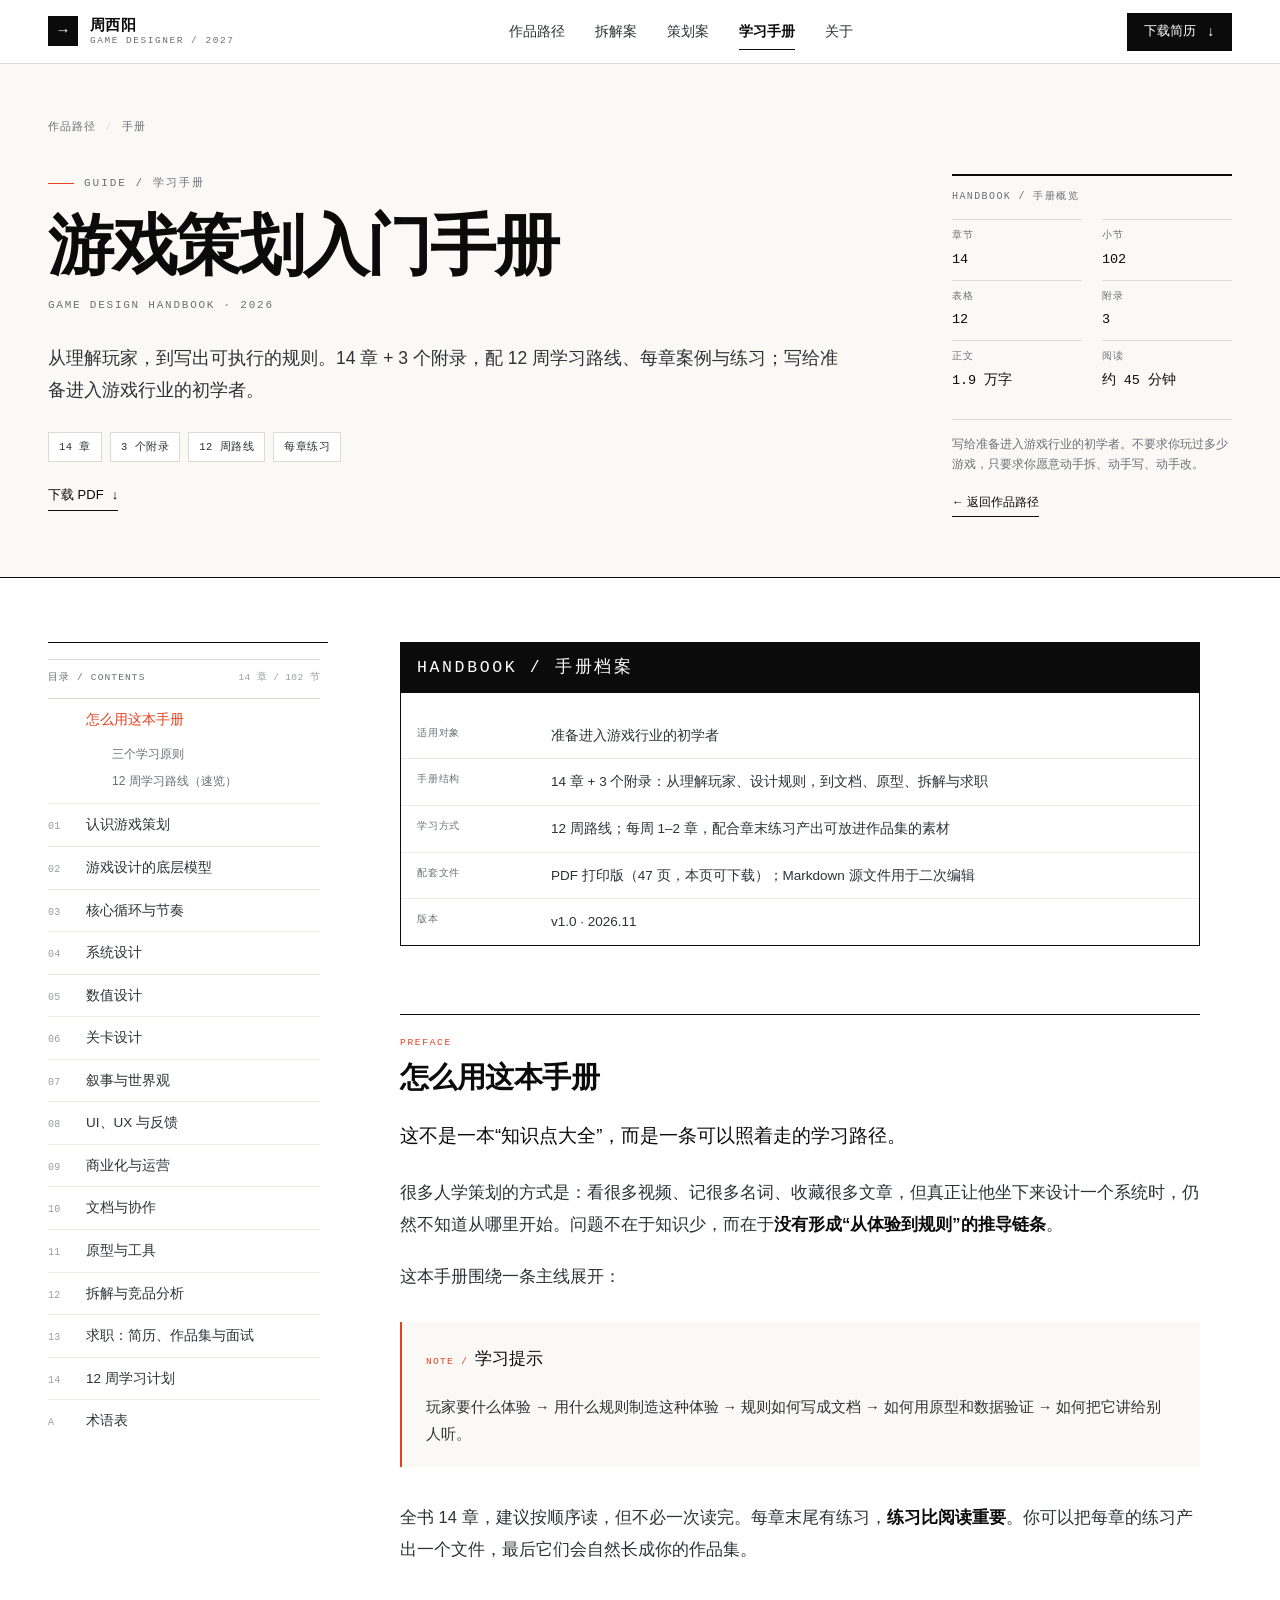
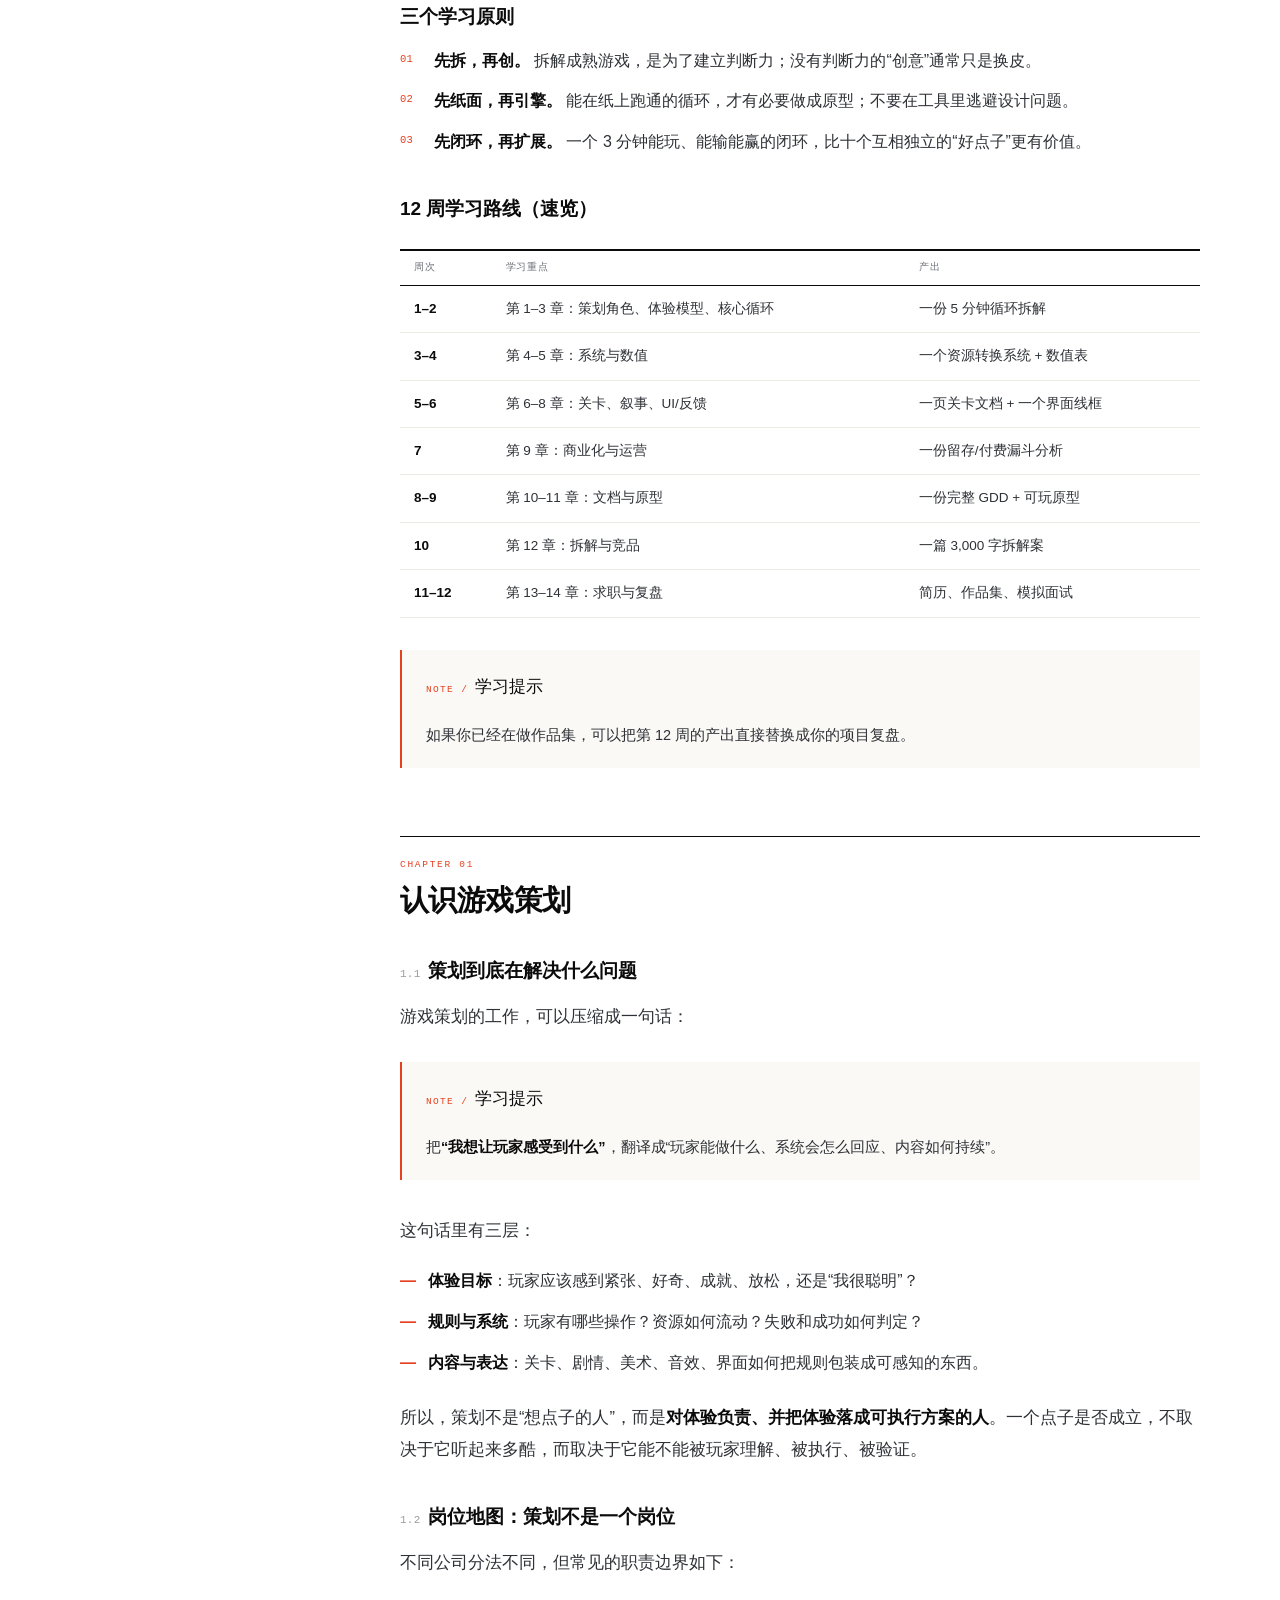
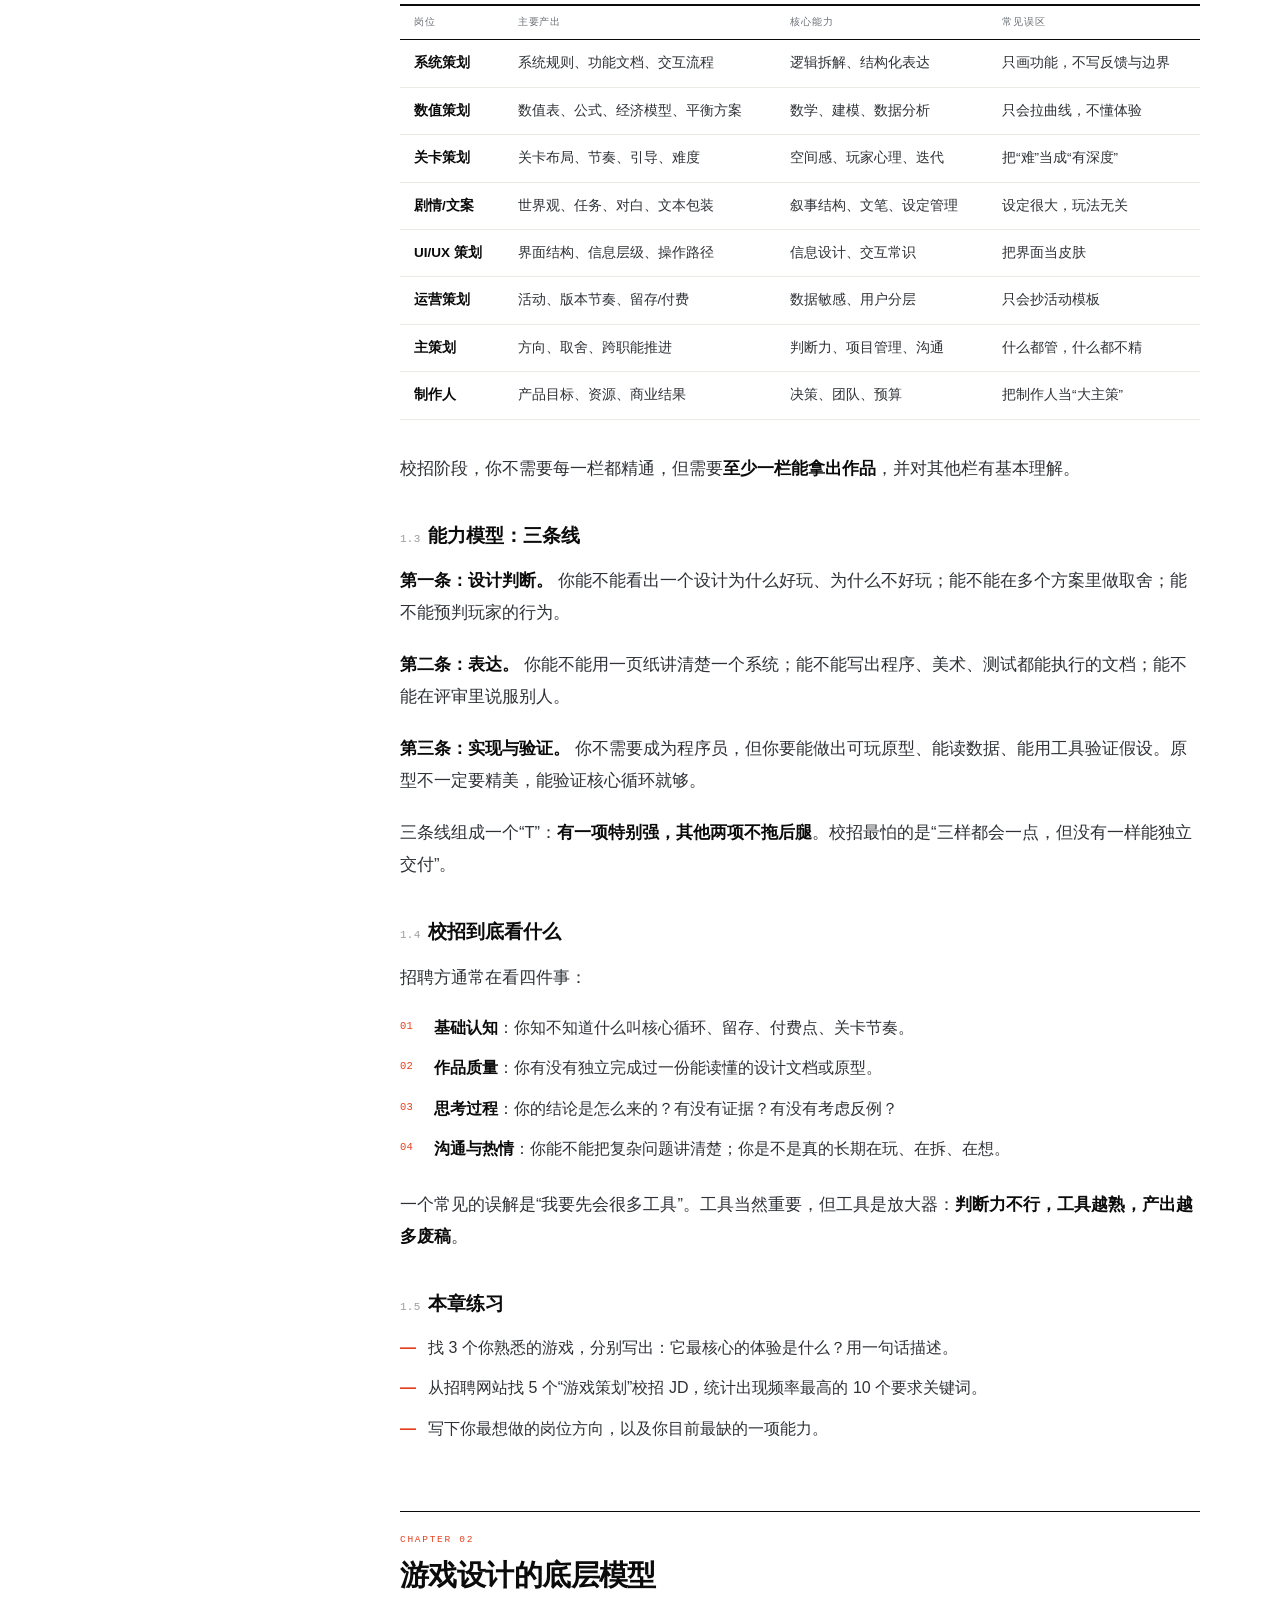
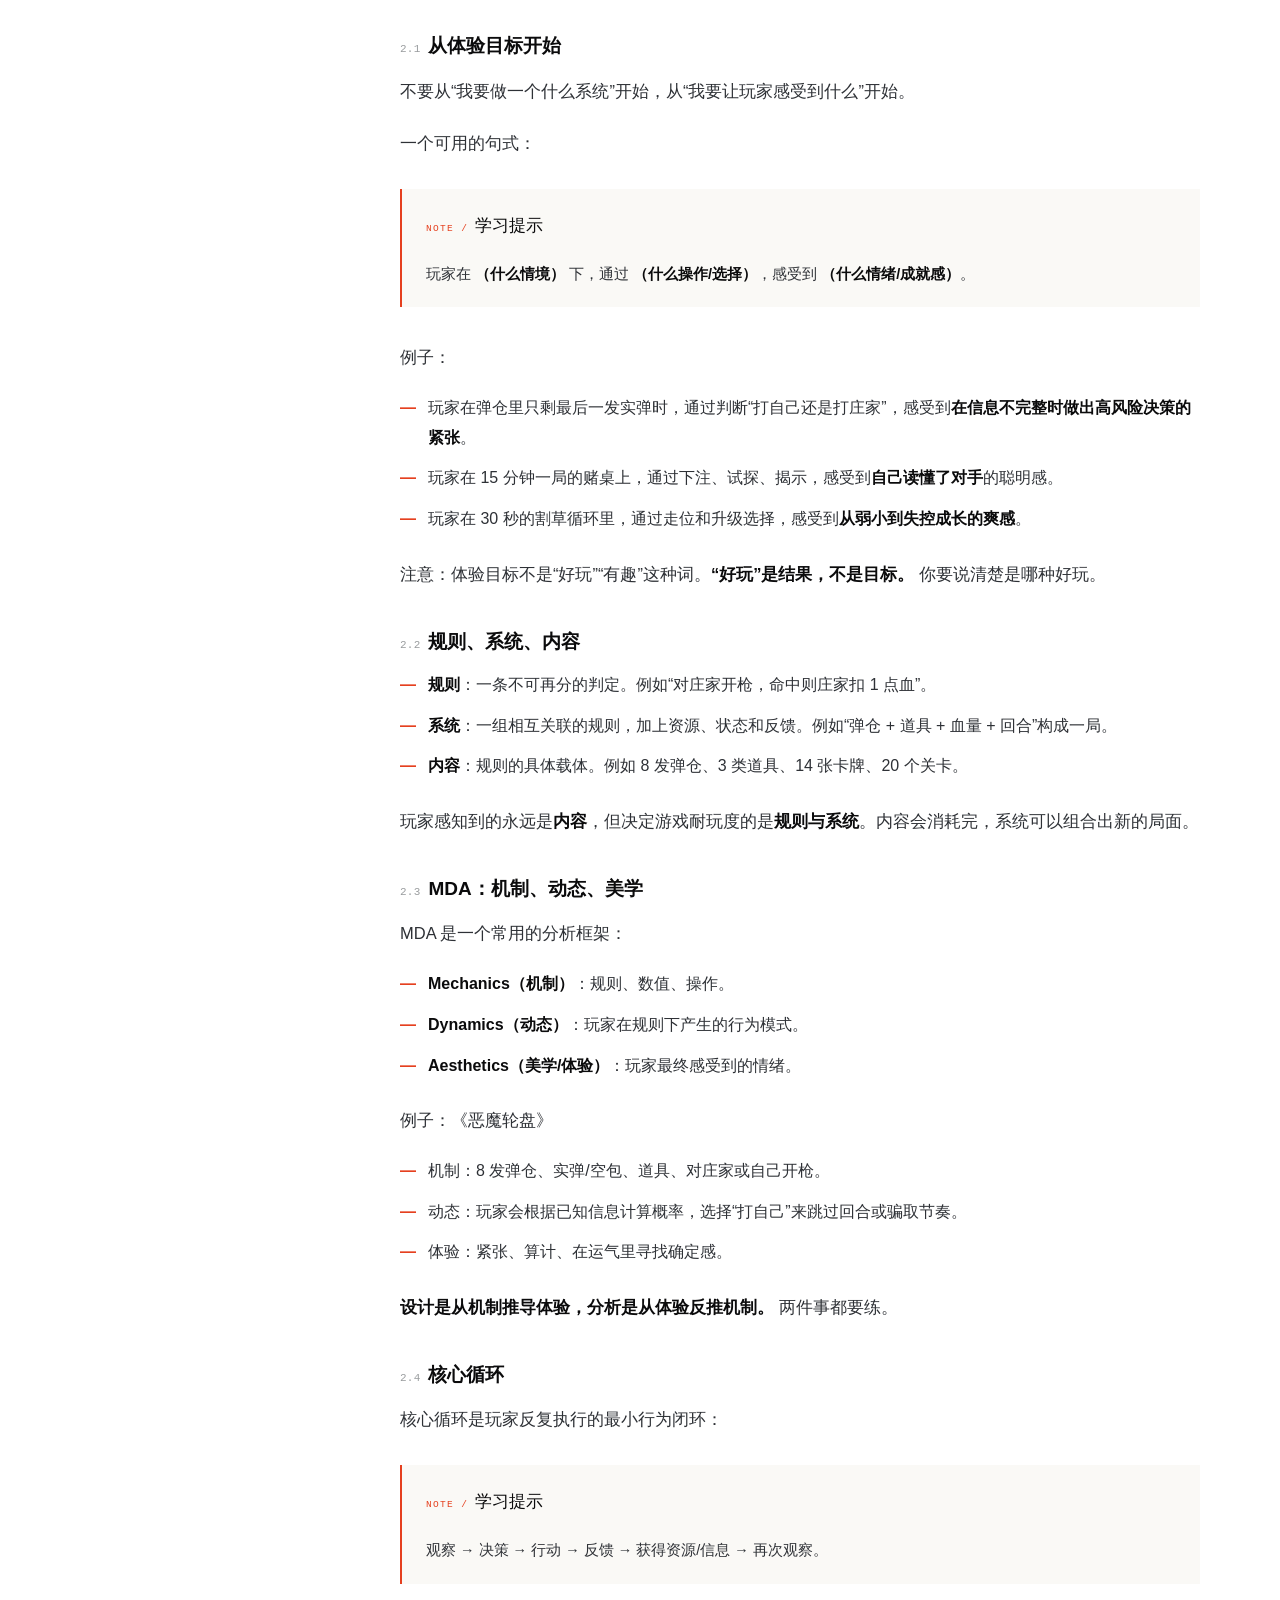
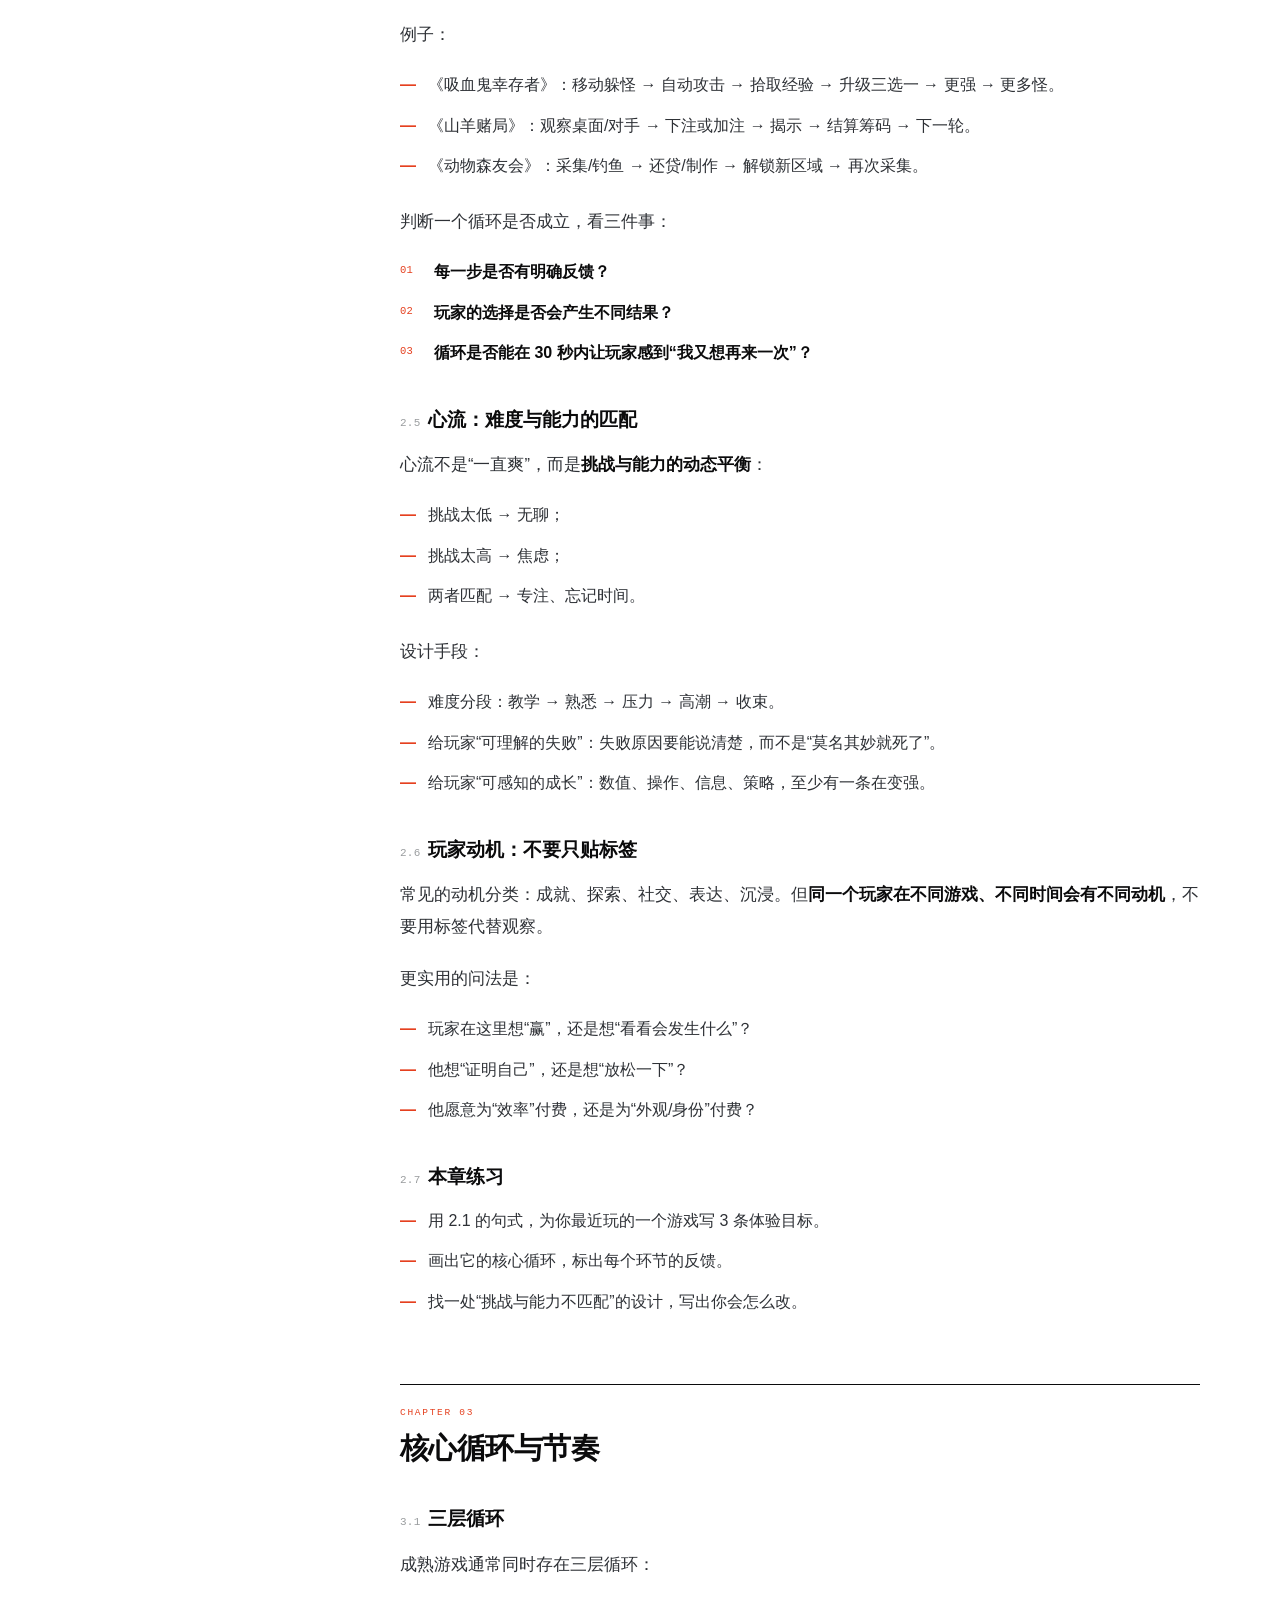
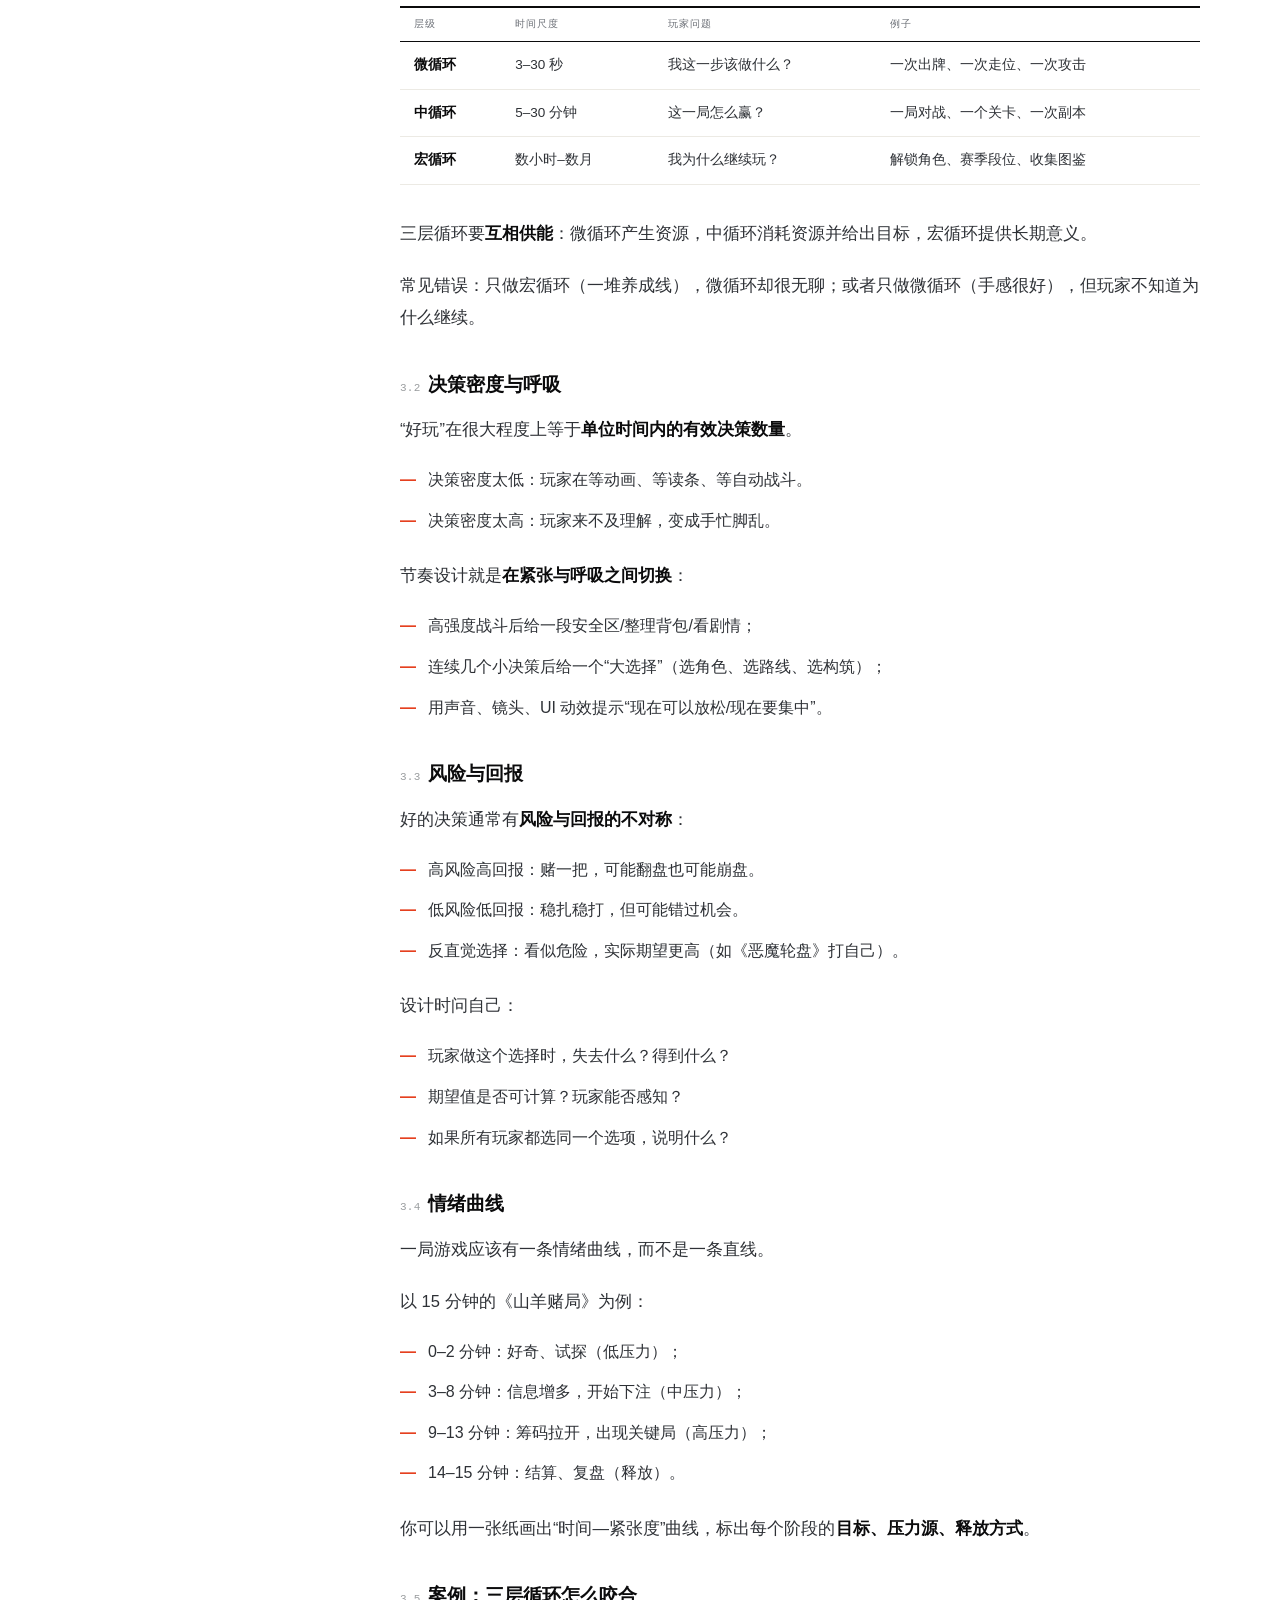
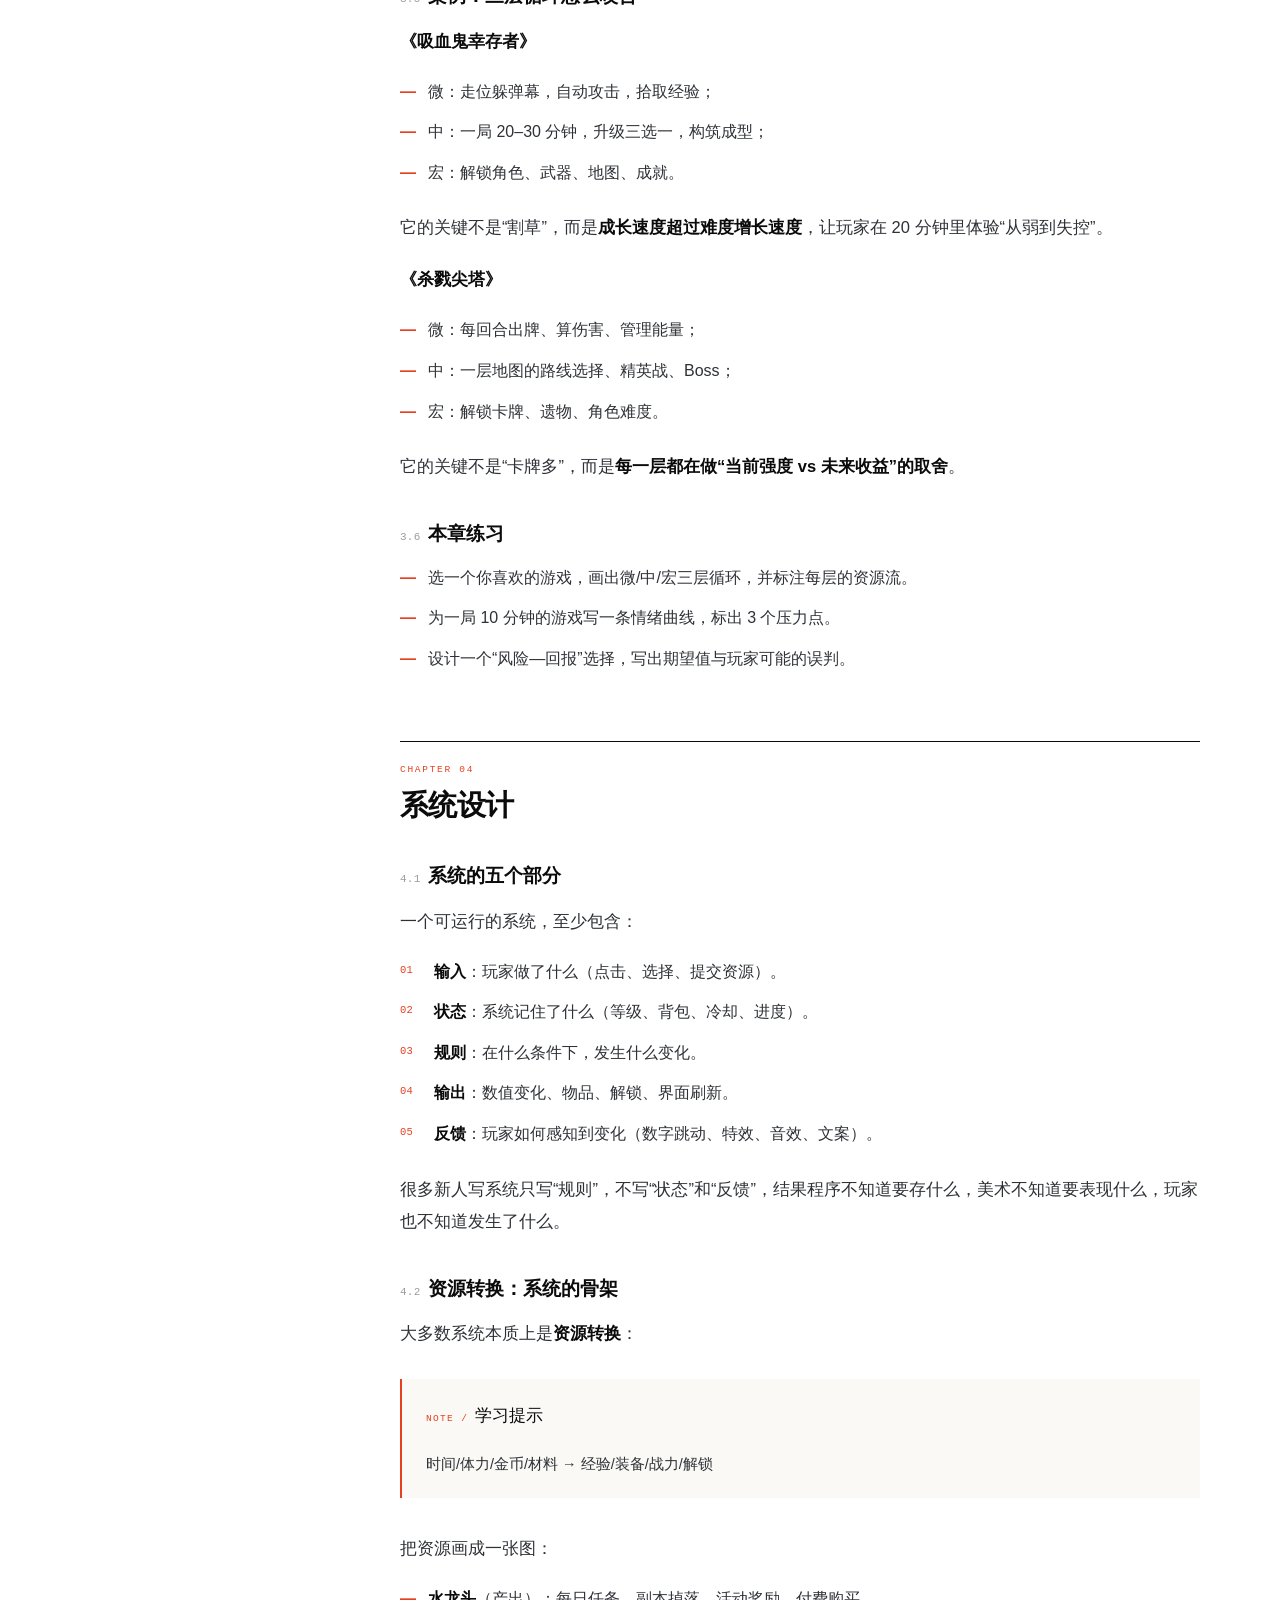
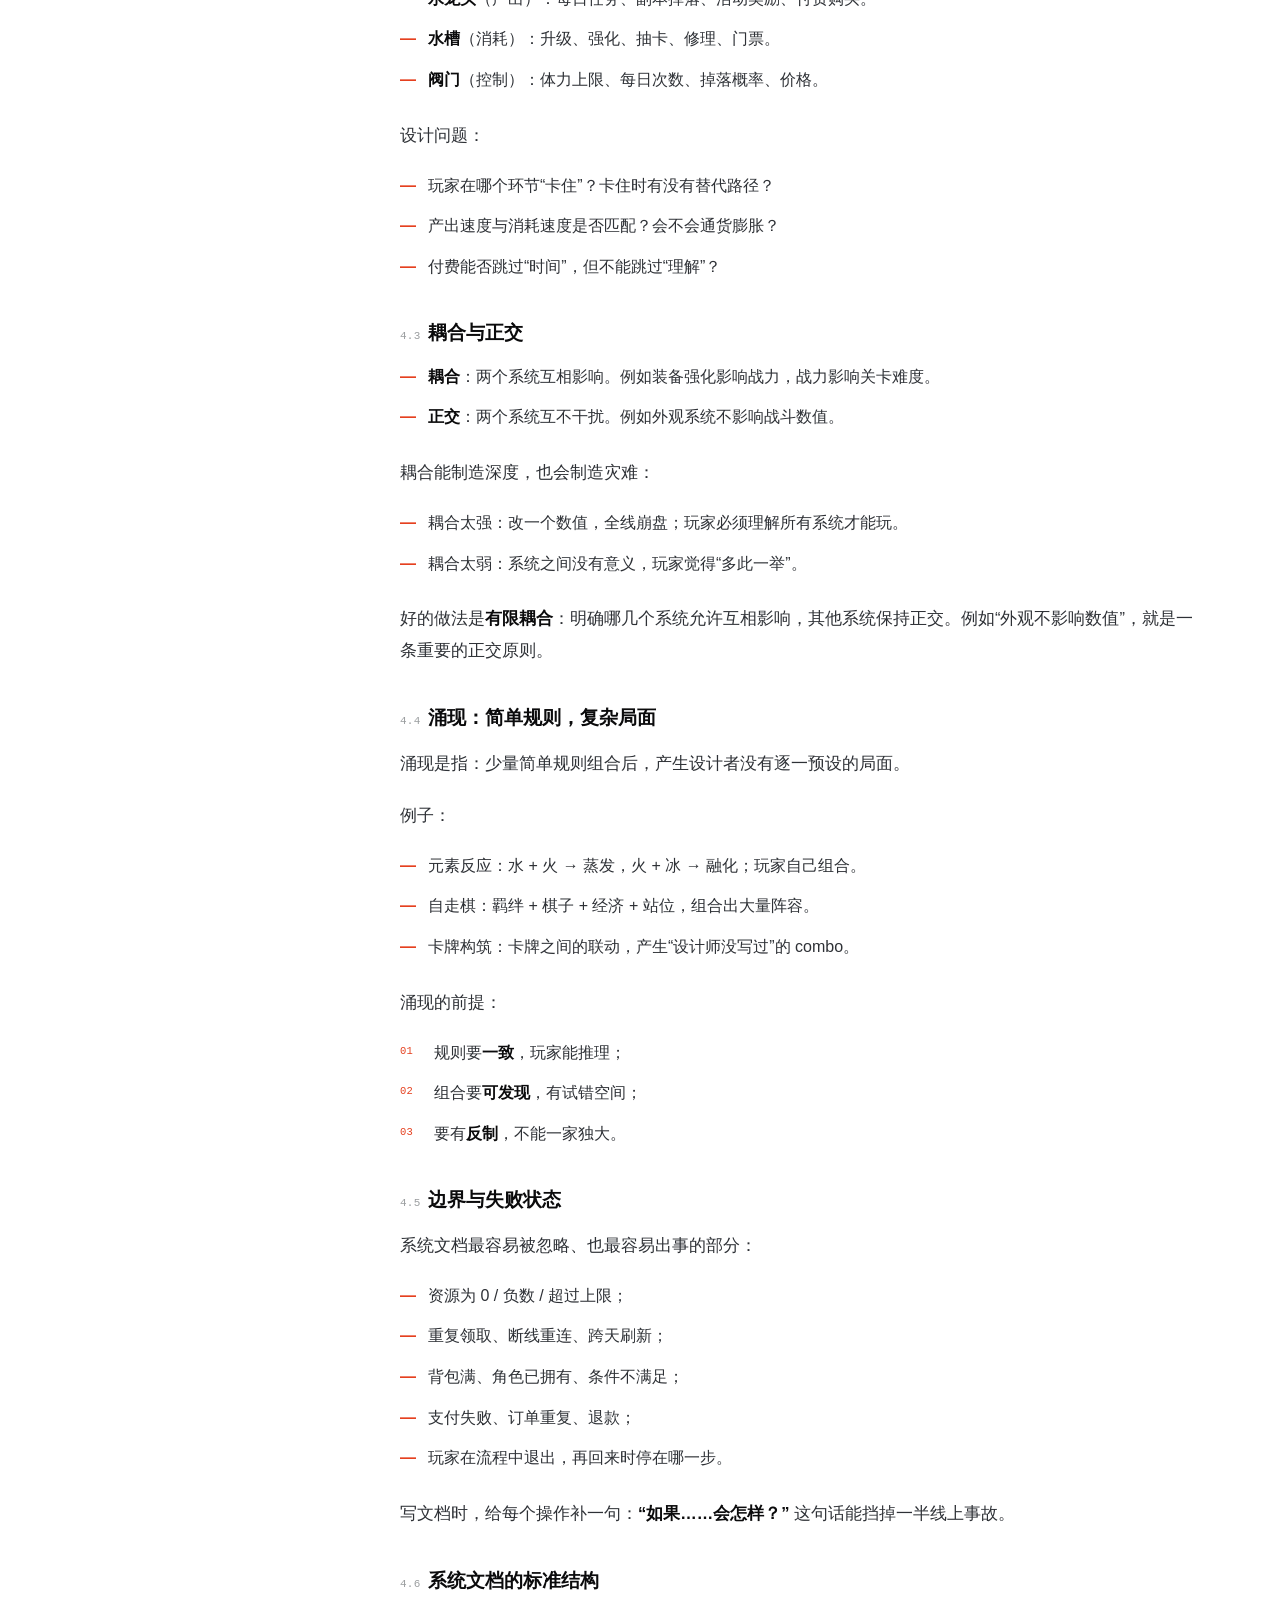
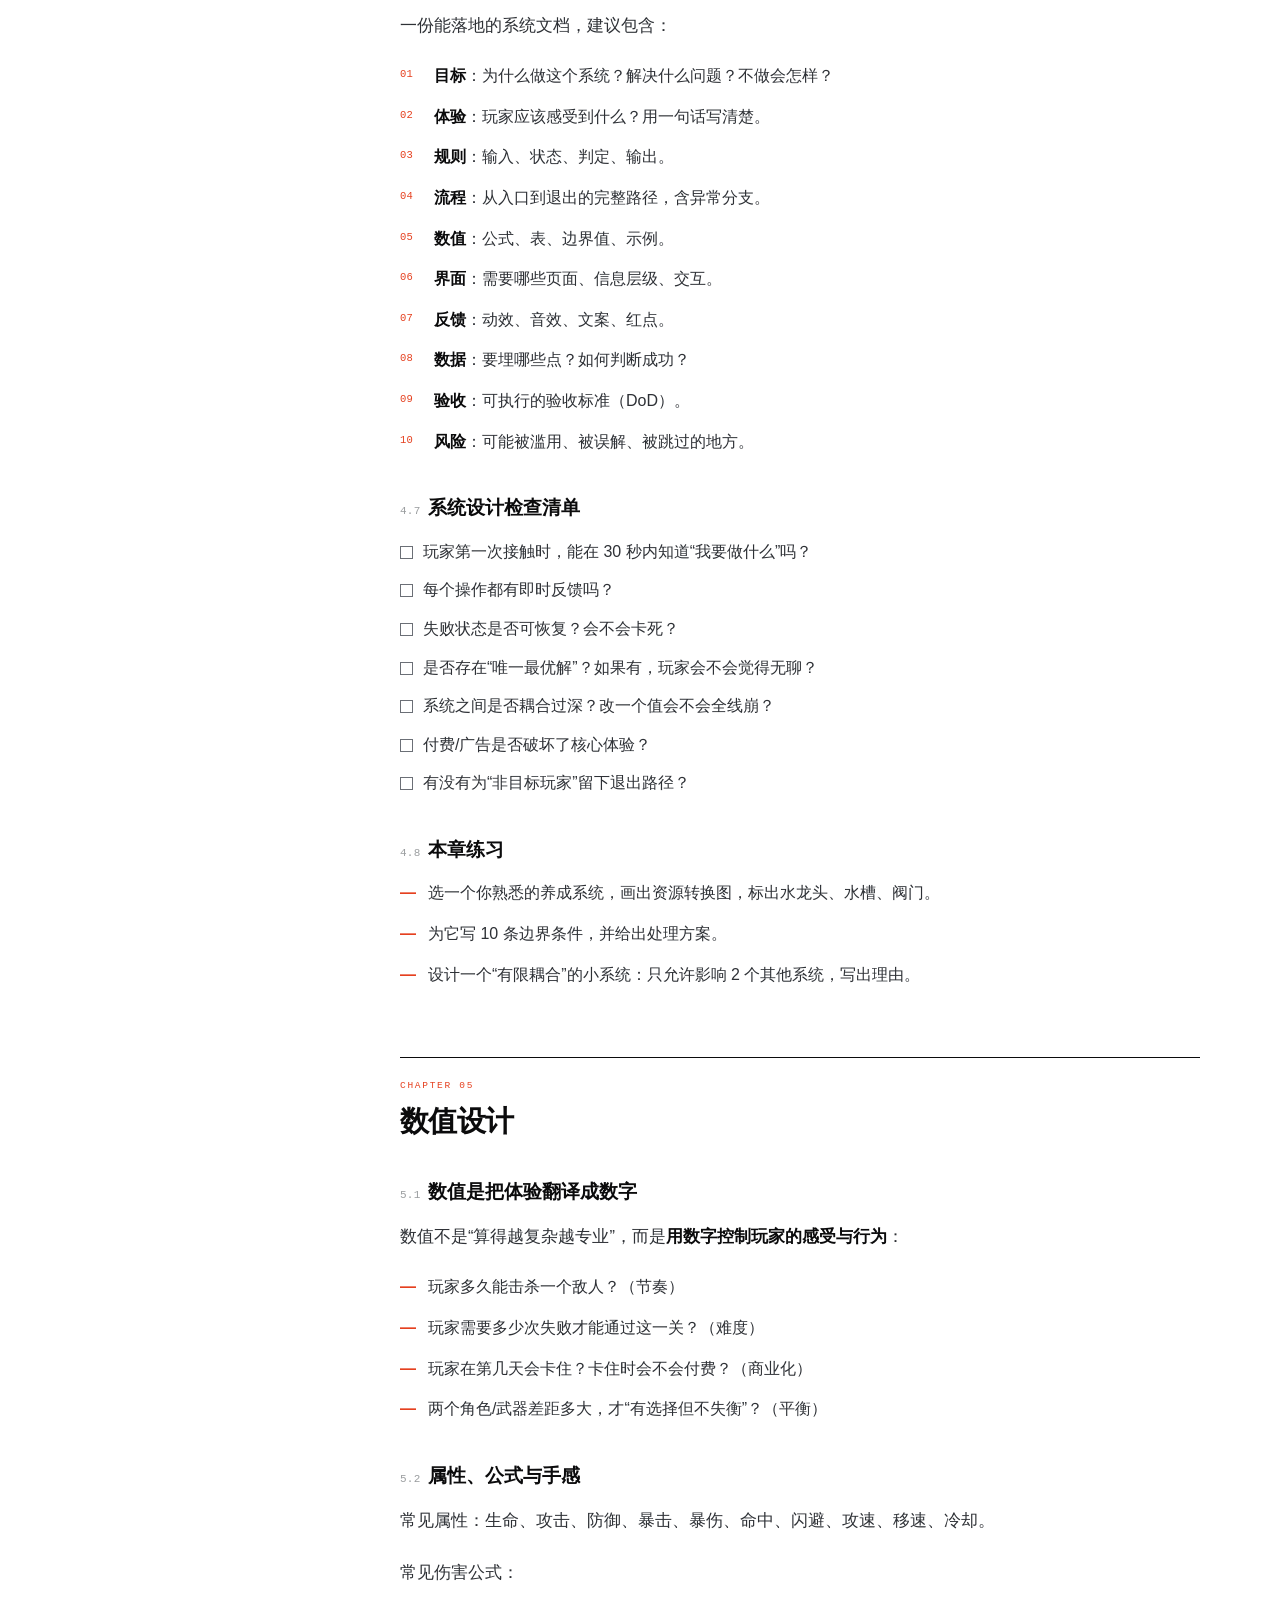
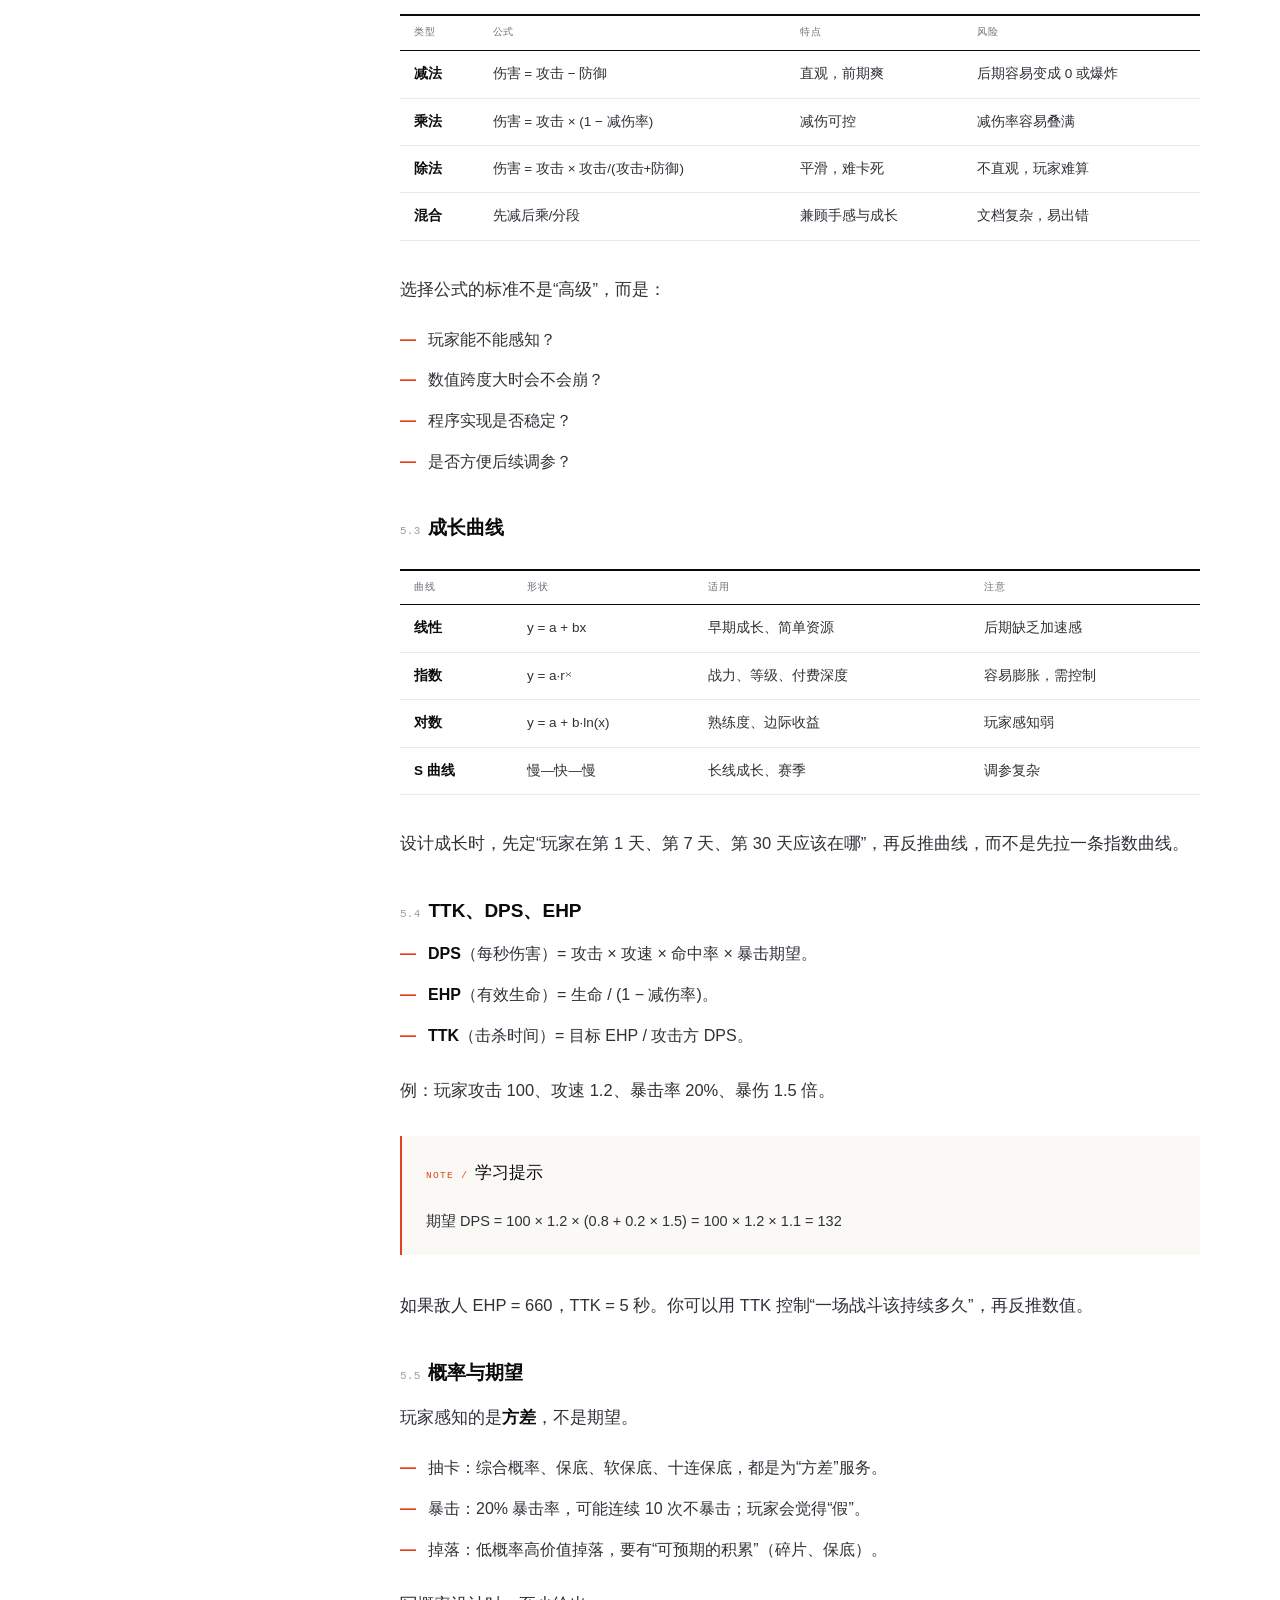
==== commit 909de7c6: "handbook: remove 2027 campus label from audience" ====
--- a/handbook.html
+++ b/handbook.html
@@ -80,7 +80,7 @@
 
     <article class="prose" id="docMain">
       <section class="archive"><p class="archive__label">Handbook / 手册档案</p><dl class="archive__list">
-        <div class="archive__row"><dt>适用对象</dt><dd>准备进入游戏行业的初学者、2027 届校招求职者</dd></div>
+        <div class="archive__row"><dt>适用对象</dt><dd>准备进入游戏行业的初学者</dd></div>
         <div class="archive__row"><dt>手册结构</dt><dd>14 章 + 3 个附录：从理解玩家、设计规则，到文档、原型、拆解与求职</dd></div>
         <div class="archive__row"><dt>学习方式</dt><dd>12 周路线；每周 1–2 章，配合章末练习产出可放进作品集的素材</dd></div>
         <div class="archive__row"><dt>配套文件</dt><dd>PDF 打印版（47 页，本页可下载）；Markdown 源文件用于二次编辑</dd></div>
--- a/assets/css/handbook.css
+++ b/assets/css/handbook.css
@@ -0,0 +1,109 @@
+/* ==========================================================================
+   handbook.css — 手册阅读页的少量补充样式
+   复用 base.css + work.css 的文档阅读体系，只补清单、下载按钮与代码样式。
+   ========================================================================== */
+
+.doc-hero--guide .guide-download {
+  display: inline-flex;
+  align-items: center;
+  gap: 8px;
+  margin-top: 22px;
+  padding-bottom: 3px;
+  border-bottom: 1px solid var(--ink);
+  font-size: 13px;
+  color: var(--ink);
+}
+
+.doc-hero--guide .guide-download:hover {
+  color: var(--red);
+  border-color: var(--red);
+}
+
+.doc-hero--guide .toc-toggle {
+  margin-left: 18px;
+}
+
+/* checklist */
+.prose .checklist {
+  list-style: none;
+  padding-left: 0;
+}
+
+.prose .checklist li {
+  padding-left: 0;
+  margin-bottom: 9px;
+}
+
+.prose .checklist li::before {
+  display: none;
+}
+
+.prose .checklist .check {
+  display: inline-block;
+  width: 13px;
+  height: 13px;
+  margin-right: 10px;
+  border: 1px solid var(--muted);
+  vertical-align: -2px;
+}
+
+/* inline code */
+.prose code {
+  padding: 1px 5px;
+  background: #f3f1ea;
+  border: 1px solid var(--line);
+  font-family: var(--mono);
+  font-size: 0.88em;
+}
+
+/* tables inside the guide are a little denser than the project docs */
+.prose .tbl {
+  font-size: 13.5px;
+}
+
+.prose .tbl th {
+  font-size: 9.5px;
+}
+
+@media (max-width: 980px) {
+  .doc-aside__top {
+    justify-content: flex-end;
+  }
+
+  .doc-aside__top .mono {
+    display: none;
+  }
+}
+
+@media (max-width: 900px) {
+  .doc-hero--guide .guide-download {
+    margin-top: 18px;
+  }
+
+  .doc-hero--guide .toc-toggle {
+    margin-left: 0;
+  }
+}
+
+@media (max-width: 600px) {
+  .doc-hero--guide .doc-hero__title {
+    font-size: clamp(30px, 8.6vw, 50px);
+  }
+
+  .doc-hero--guide .guide-download {
+    display: flex;
+    width: fit-content;
+    margin-top: 18px;
+  }
+
+  .doc-hero--guide .toc-toggle {
+    display: flex;
+    width: 100%;
+    justify-content: center;
+    margin-top: 14px;
+  }
+
+  .prose .tbl {
+    min-width: 560px;
+  }
+}
